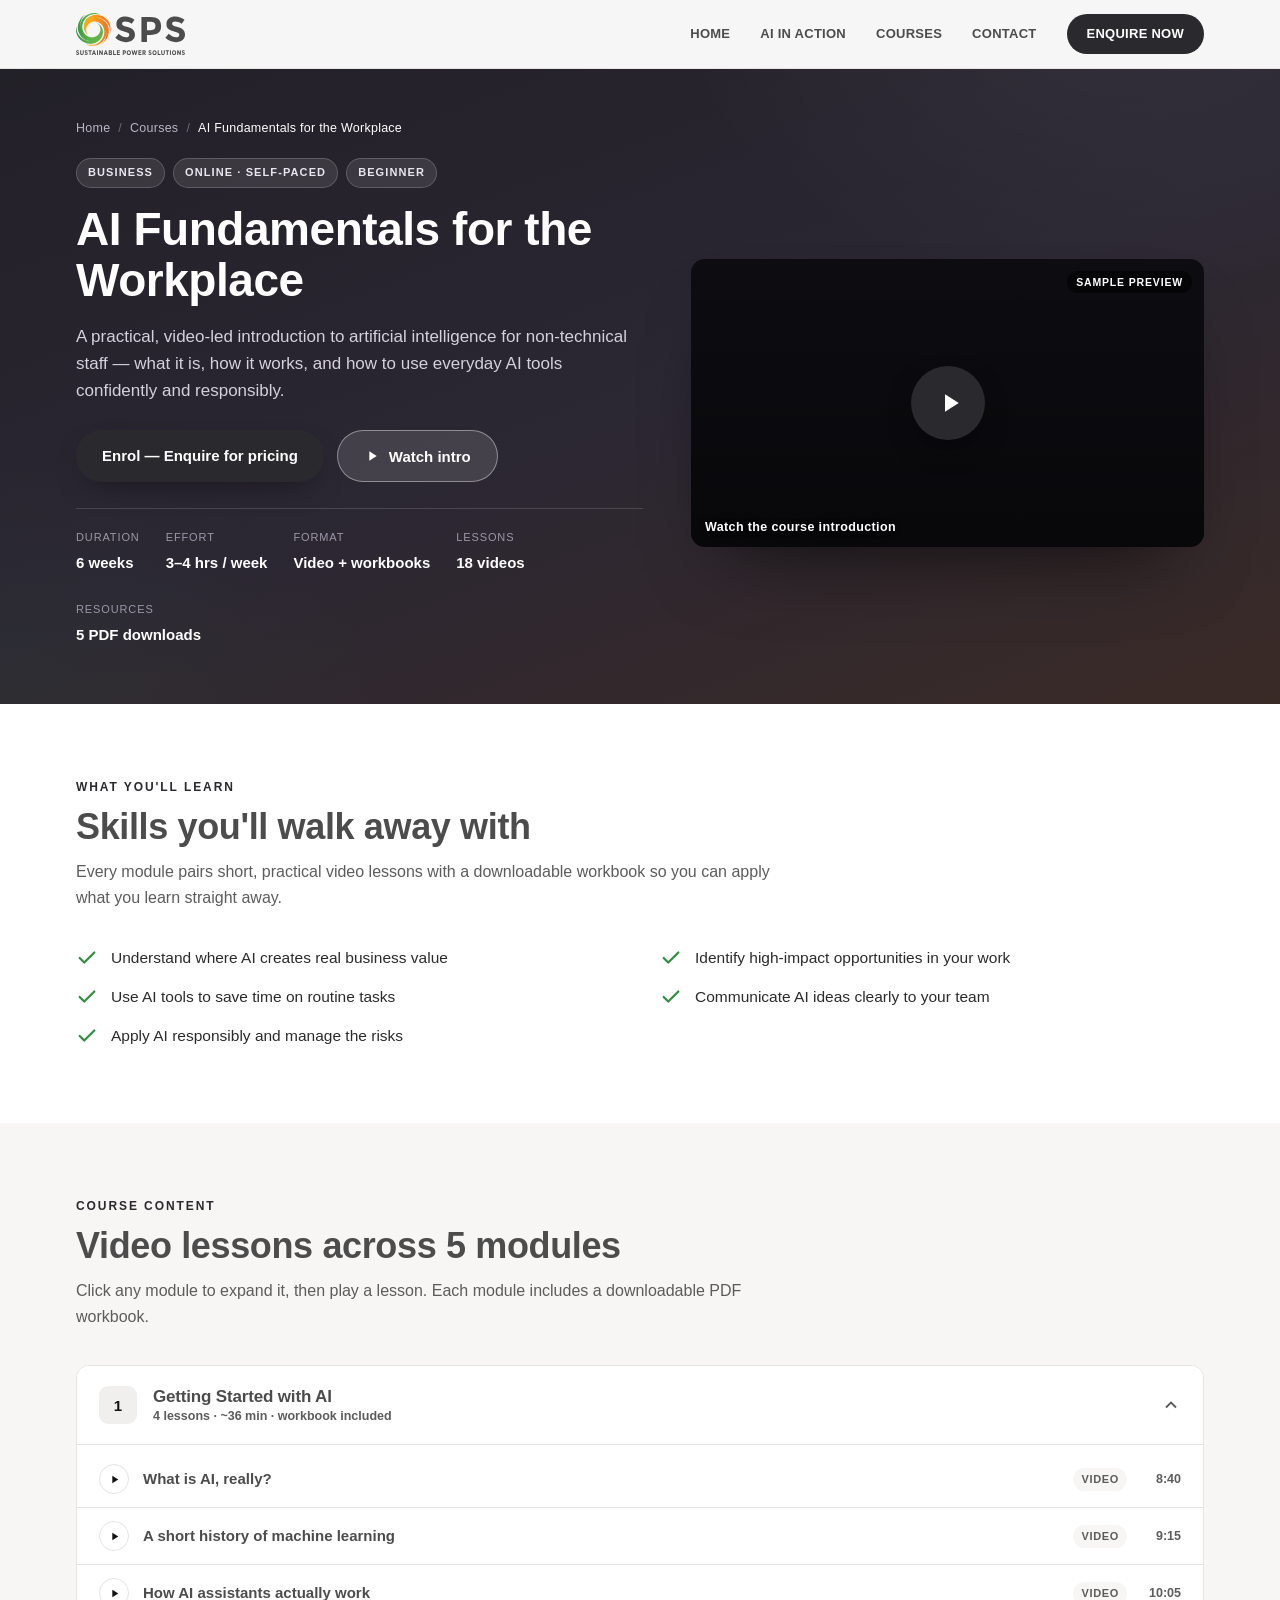
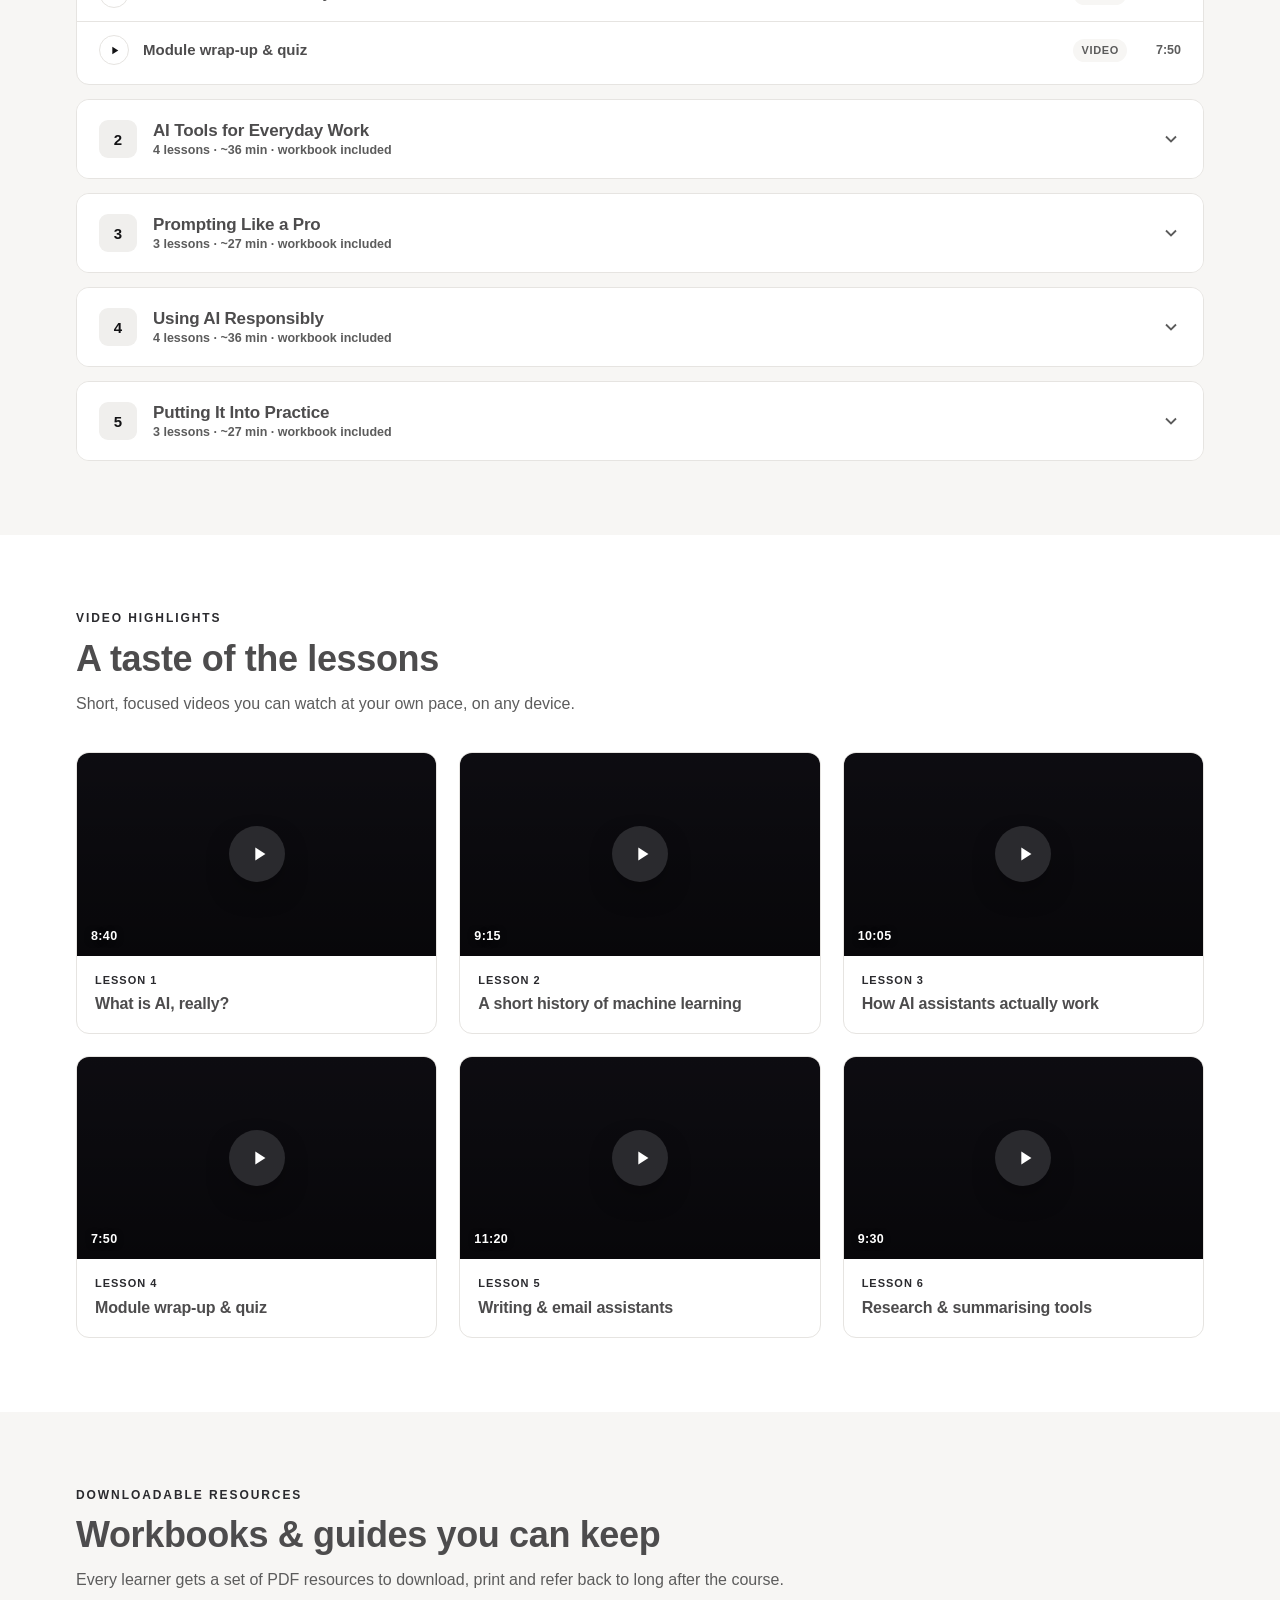
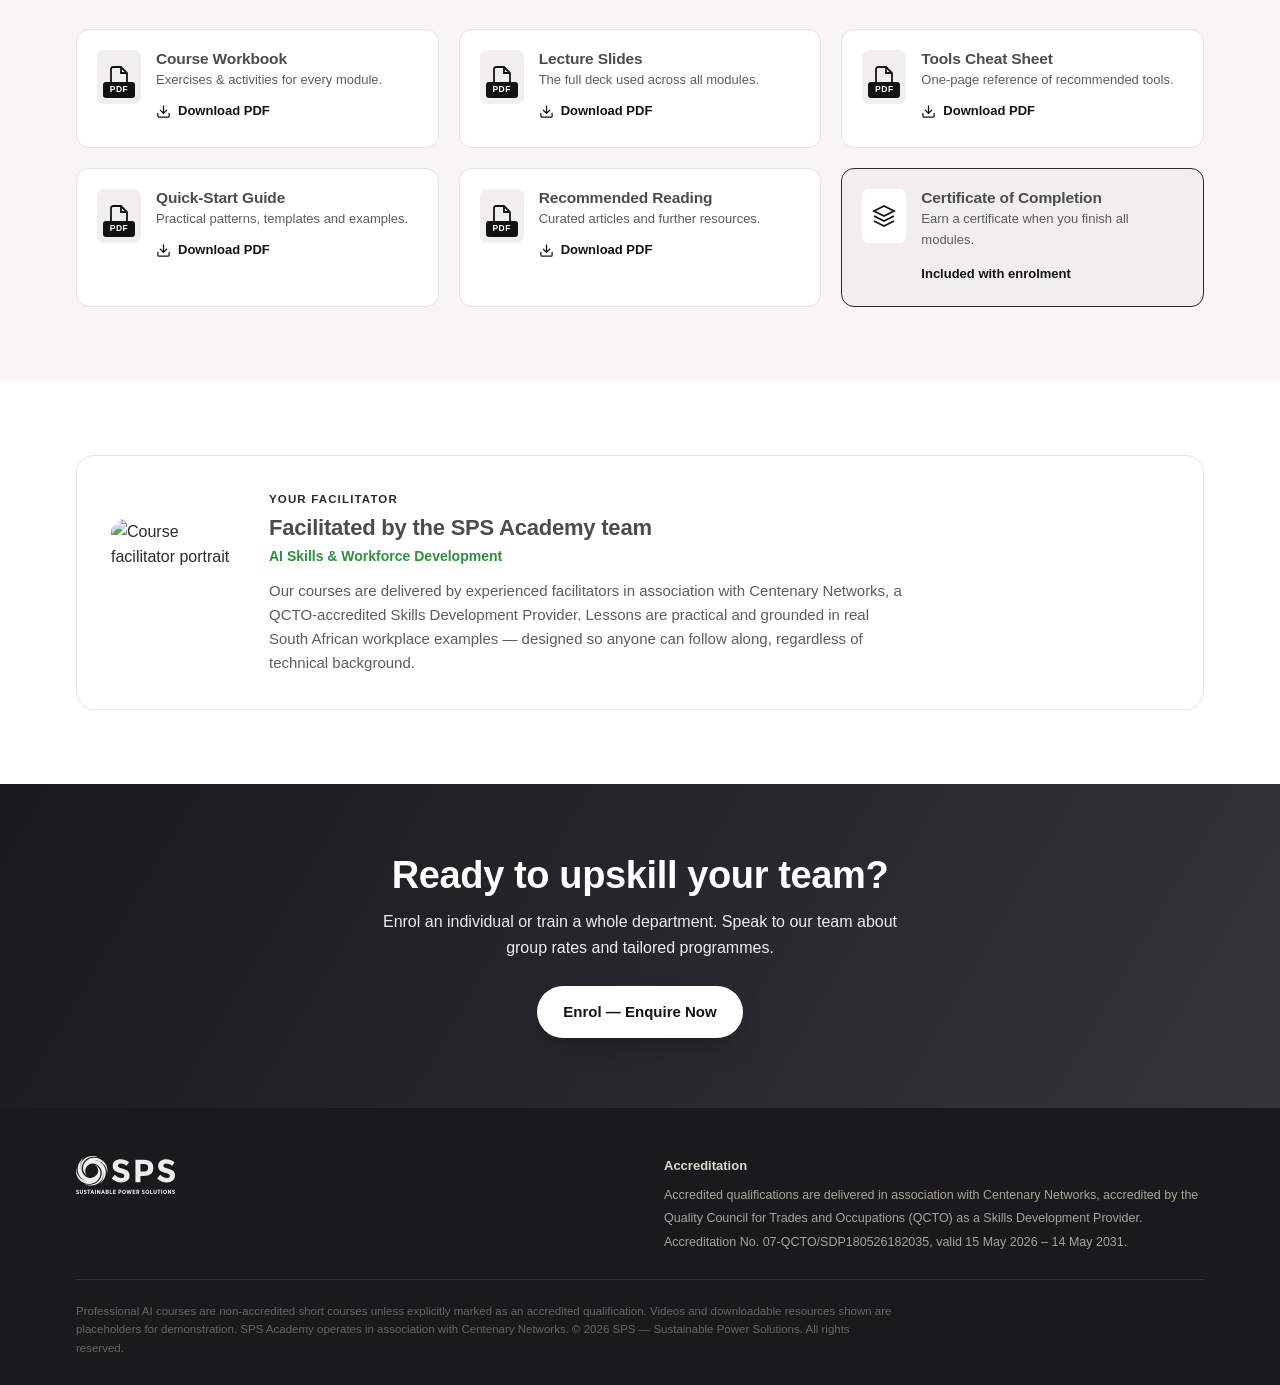
==== course.html @ 82d7896f "Rebrand: monochrome palette + accredited-pathway hero copy Shift site to black/white/grey with only " ====
<!DOCTYPE html>
<html lang="en">
<head>
<meta charset="UTF-8">
<meta name="viewport" content="width=device-width, initial-scale=1.0">
<title>Course — SPS Academy</title>
<meta name="description" content="Video-led online AI courses with downloadable workbooks and resources — by SPS Academy, in association with Centenary Networks.">
<style>
  :root{
    --ink:#2b2b2b;--ink-soft:#5c5c5c;--grey:#4d4c4d;--bg:#ffffff;--bg-soft:#f7f6f4;
    --orange:#2a2a2e;--orange-deep:#121214;--orange-light:#43434a;--orange-tint:#f0efed;
    --green:#4da446;--green-deep:#2f8f3e;--green-tint:#eef3ee;
    --accent:#ef6c1a;--accent-green:#4da446;--line:#e6e4e1;--dark:#1a1a1c;--max:1180px;
  }
  *{box-sizing:border-box;margin:0;padding:0}
  html{scroll-behavior:smooth;scroll-padding-top:78px}
  body{font-family:"Inter",-apple-system,BlinkMacSystemFont,"Segoe UI",Roboto,sans-serif;color:var(--ink);background:var(--bg);line-height:1.6;-webkit-font-smoothing:antialiased;overflow-x:hidden}
  img,svg,canvas{max-width:100%}
  h1,h2,h3,h4{font-weight:800;line-height:1.12;letter-spacing:-.01em;color:var(--grey)}
  a{color:inherit;text-decoration:none}
  .wrap{max-width:var(--max);margin:0 auto;padding:0 26px}
  .eyebrow{text-transform:uppercase;letter-spacing:.16em;font-size:12px;font-weight:700;color:var(--orange)}

  nav{position:fixed;top:0;left:0;right:0;z-index:100;background:rgba(255,255,255,.96);backdrop-filter:blur(10px);border-bottom:1px solid var(--line);transition:box-shadow .3s}
  nav.scrolled{box-shadow:0 4px 22px -12px rgba(0,0,0,.18)}
  .nav-inner{max-width:var(--max);margin:0 auto;padding:13px 26px;display:flex;align-items:center;justify-content:space-between;position:relative}
  .brand img{height:42px;display:block}
  .nav-links{display:flex;gap:30px;align-items:center}
  .nav-links a{color:var(--grey);font-size:13px;font-weight:600;letter-spacing:.02em;transition:color .2s;text-transform:uppercase}
  .nav-links a:hover{color:var(--orange)}
  .nav-cta{background:var(--orange);color:#fff!important;padding:10px 20px;border-radius:30px;font-weight:700!important}
  .nav-cta:hover{background:var(--orange-deep)}
  .nav-toggle{display:none;background:none;border:0;color:var(--grey);cursor:pointer;line-height:0}

  .btn{display:inline-flex;align-items:center;gap:9px;justify-content:center;padding:14px 26px;border-radius:30px;font-weight:700;font-size:15px;transition:transform .2s,background .2s,box-shadow .2s,border-color .2s,color .2s;cursor:pointer;border:0}
  .btn-primary{background:var(--orange);color:#fff;box-shadow:0 10px 30px -10px rgba(243,116,36,.6)}
  .btn-primary:hover{transform:translateY(-2px);background:var(--orange-deep)}
  .btn-light{background:rgba(255,255,255,.12);color:#fff;border:1.5px solid rgba(255,255,255,.4)}
  .btn-light:hover{background:#fff;color:var(--dark)}

  .chero{background:linear-gradient(160deg,#211f26 0%,#2b2733 55%,#3a2a26 100%);color:#fff;padding:118px 0 56px;position:relative;overflow:hidden}
  .chero::after{content:"";position:absolute;inset:0;background:radial-gradient(60% 70% at 88% 0%,rgba(243,116,36,.22),transparent 60%),radial-gradient(50% 60% at 0% 100%,rgba(77,164,70,.18),transparent 60%);pointer-events:none}
  .chero .wrap{position:relative;z-index:1}
  .crumb{font-size:12.5px;color:#b9b4c4;margin-bottom:20px;letter-spacing:.02em}
  .crumb a:hover{color:#fff}
  .crumb span{color:#6f6a7c;margin:0 8px}
  .chero-grid{display:grid;grid-template-columns:1.05fr .95fr;gap:48px;align-items:center}
  .chero .tags{display:flex;gap:8px;flex-wrap:wrap;margin-bottom:16px}
  .chero .tags span{font-size:11px;font-weight:700;text-transform:uppercase;letter-spacing:.1em;background:rgba(255,255,255,.1);border:1px solid rgba(255,255,255,.18);padding:5px 11px;border-radius:30px;color:#e9e6ef}
  .chero .tags span.accred{background:var(--green);border-color:var(--green);color:#fff}
  .chero h1{color:#fff;font-size:clamp(28px,4.2vw,46px);margin-bottom:16px}
  .chero p.lead{color:#d4d0dc;font-size:17px;max-width:560px;margin-bottom:26px}
  .chero .actions{display:flex;gap:13px;flex-wrap:wrap;margin-bottom:26px}
  .chero .ataglance{display:flex;gap:26px;flex-wrap:wrap;border-top:1px solid rgba(255,255,255,.14);padding-top:20px}
  .chero .ataglance div span{display:block;font-size:11px;text-transform:uppercase;letter-spacing:.08em;color:#9c97a8;margin-bottom:3px}
  .chero .ataglance div strong{font-size:15px;color:#fff;font-weight:700}

  .videobox{display:block;width:100%;border:0;padding:0;cursor:pointer;position:relative;border-radius:14px;overflow:hidden;background:#0e0d12 center/cover no-repeat;aspect-ratio:16/9;box-shadow:0 40px 80px -40px rgba(0,0,0,.7)}
  .videobox::after{content:"";position:absolute;inset:0;background:linear-gradient(180deg,rgba(0,0,0,.05),rgba(0,0,0,.45))}
  .videobox .play{position:absolute;inset:0;margin:auto;width:74px;height:74px;border-radius:50%;background:var(--orange);display:grid;place-items:center;z-index:2;box-shadow:0 12px 30px -8px rgba(243,116,36,.7);transition:transform .2s,background .2s}
  .videobox:hover .play{transform:scale(1.08);background:var(--orange-deep)}
  .videobox .play svg{width:30px;height:30px;margin-left:4px;fill:#fff}
  .videobox .vlabel{position:absolute;left:14px;bottom:13px;z-index:2;color:#fff;font-size:12.5px;font-weight:700;letter-spacing:.03em;text-shadow:0 1px 6px rgba(0,0,0,.6)}
  .videobox .vbadge{position:absolute;right:12px;top:12px;z-index:2;background:rgba(0,0,0,.55);color:#fff;font-size:10.5px;font-weight:700;text-transform:uppercase;letter-spacing:.08em;padding:5px 9px;border-radius:30px;backdrop-filter:blur(4px)}

  section{padding:74px 0}
  .section-soft{background:var(--bg-soft)}
  .sec-head{max-width:720px;margin-bottom:36px}
  .sec-head .eyebrow{display:block;margin-bottom:10px}
  .sec-head h2{font-size:clamp(26px,3.2vw,36px);margin-bottom:12px}
  .sec-head p{color:var(--ink-soft);font-size:16px}

  .learn{display:grid;grid-template-columns:1fr 1fr;gap:14px 40px;list-style:none}
  .learn li{display:flex;gap:13px;align-items:flex-start;font-size:15.5px;color:var(--ink)}
  .learn li svg{flex:0 0 22px;height:22px;margin-top:1px;color:var(--green-deep)}

  .modules{display:flex;flex-direction:column;gap:14px}
  .module{border:1px solid var(--line);border-radius:13px;overflow:hidden;background:#fff}
  .module-head{display:flex;align-items:center;gap:16px;width:100%;text-align:left;background:#fff;border:0;padding:20px 22px;cursor:pointer;font-family:inherit}
  .module-head:hover{background:var(--bg-soft)}
  .module-num{flex:0 0 38px;height:38px;border-radius:9px;background:var(--orange-tint);color:var(--orange-deep);display:grid;place-items:center;font-weight:800;font-size:15px}
  .module-head .mt{flex:1}
  .module-head .mt h4{font-size:17px;margin-bottom:3px}
  .module-head .mt .meta{font-size:12.5px;color:var(--ink-soft);font-weight:600}
  .module-head .chev{transition:transform .25s;color:var(--ink-soft);flex:0 0 auto}
  .module.open .chev{transform:rotate(180deg)}
  .module-body{display:none;border-top:1px solid var(--line);padding:6px 0}
  .module.open .module-body{display:block}
  .lesson{display:flex;align-items:center;gap:14px;padding:13px 22px;cursor:pointer;border-bottom:1px solid var(--line)}
  .lesson:last-child{border-bottom:0}
  .lesson:hover{background:var(--orange-tint)}
  .lesson .lp{flex:0 0 30px;height:30px;border-radius:50%;background:#fff;border:1.5px solid var(--line);display:grid;place-items:center;color:var(--orange-deep)}
  .lesson:hover .lp{border-color:var(--orange);background:var(--orange);color:#fff}
  .lesson .lp svg{width:13px;height:13px;fill:currentColor;margin-left:1px}
  .lesson .lname{flex:1;font-size:15px;font-weight:600;color:var(--grey)}
  .lesson .lmeta{display:flex;align-items:center;gap:12px}
  .lesson .ltag{font-size:11px;font-weight:700;text-transform:uppercase;letter-spacing:.06em;color:var(--green-deep);background:var(--green-tint);padding:3px 8px;border-radius:20px}
  .lesson .ldur{font-size:12.5px;color:var(--ink-soft);font-weight:600;min-width:42px;text-align:right}

  .vgrid{display:grid;grid-template-columns:repeat(3,1fr);gap:22px}
  .vcard{border:1px solid var(--line);border-radius:13px;overflow:hidden;background:#fff;transition:transform .2s,box-shadow .2s}
  .vcard:hover{transform:translateY(-4px);box-shadow:0 22px 46px -24px rgba(0,0,0,.22)}
  .vcard .videobox{border-radius:0;box-shadow:none;aspect-ratio:16/9}
  .vcard .videobox .play{width:56px;height:56px}.vcard .videobox .play svg{width:22px;height:22px}
  .vcard .vc-body{padding:16px 18px}
  .vcard .vc-body .k{font-size:11px;font-weight:700;text-transform:uppercase;letter-spacing:.09em;color:var(--orange);margin-bottom:6px}
  .vcard .vc-body h4{font-size:16px;margin-bottom:4px}
  .vcard .vc-body p{font-size:13.5px;color:var(--ink-soft)}

  .dgrid{display:grid;grid-template-columns:repeat(3,1fr);gap:20px}
  .dcard{display:flex;gap:15px;align-items:flex-start;border:1px solid var(--line);border-radius:13px;padding:20px;background:#fff;transition:transform .2s,box-shadow .2s,border-color .2s}
  .dcard:hover{transform:translateY(-3px);box-shadow:0 20px 42px -26px rgba(0,0,0,.22);border-color:var(--orange)}
  .dcard .fic{flex:0 0 44px;height:54px;border-radius:7px;background:var(--orange-tint);color:var(--orange-deep);display:grid;place-items:center;position:relative}
  .dcard .fic svg{width:24px;height:24px}
  .dcard .fic .ext{position:absolute;bottom:6px;left:0;right:0;text-align:center;font-size:8.5px;font-weight:800;letter-spacing:.06em;color:#fff;background:var(--orange-deep);margin:0 6px;border-radius:3px;padding:1px 0}
  .dcard .dmeta{flex:1}
  .dcard .dmeta h4{font-size:15.5px;margin-bottom:3px}
  .dcard .dmeta p{font-size:13px;color:var(--ink-soft);margin-bottom:10px}
  .dcard .dl{display:inline-flex;align-items:center;gap:7px;font-size:13px;font-weight:700;color:var(--orange-deep)}
  .dcard .dl svg{width:15px;height:15px}
  .dcard:hover .dl{color:var(--orange)}

  .instructor{display:grid;grid-template-columns:auto 1fr;gap:30px;align-items:center;border:1px solid var(--line);border-radius:18px;padding:34px;background:#fff}
  .instructor img{width:128px;height:128px;border-radius:14px;object-fit:cover}
  .instructor .ieyebrow{font-size:11.5px;font-weight:700;text-transform:uppercase;letter-spacing:.1em;color:var(--orange);margin-bottom:8px}
  .instructor h3{font-size:22px;margin-bottom:4px}
  .instructor .role{font-size:14px;color:var(--green-deep);font-weight:700;margin-bottom:12px}
  .instructor p{color:var(--ink-soft);font-size:15px;max-width:640px}

  .enrol-band{background:linear-gradient(120deg,var(--orange-deep),var(--orange-light));color:#fff;text-align:center;padding:70px 0}
  .enrol-band h2{color:#fff;font-size:clamp(26px,3.4vw,38px);margin-bottom:12px}
  .enrol-band p{color:rgba(255,255,255,.92);font-size:16px;max-width:520px;margin:0 auto 26px}
  .enrol-band .btn-primary{background:#fff;color:var(--orange-deep)}
  .enrol-band .btn-primary:hover{background:var(--dark);color:#fff}

  footer{background:var(--dark);color:#a8a39d;padding:48px 0 28px;font-size:14px}
  .foot-top{display:flex;justify-content:space-between;gap:30px;flex-wrap:wrap;border-bottom:1px solid rgba(255,255,255,.1);padding-bottom:26px;margin-bottom:22px}
  .foot-brand img{height:38px;filter:brightness(0) invert(1);opacity:.92}
  .foot-accred{max-width:540px}
  .foot-accred strong{color:#ddd9d4;display:block;margin-bottom:6px;font-size:13px}
  .foot-accred span{font-size:12.5px;line-height:1.7}
  .disclaimer{font-size:11.5px;color:#6a655f;max-width:820px;line-height:1.6}

  .vmodal{position:fixed;inset:0;z-index:200;background:rgba(10,9,13,.86);backdrop-filter:blur(4px);display:none;align-items:center;justify-content:center;padding:24px}
  .vmodal.open{display:flex}
  .vmodal .vinner{width:min(960px,100%);background:#000;border-radius:14px;overflow:hidden;position:relative;box-shadow:0 40px 90px -30px rgba(0,0,0,.8)}
  .vmodal video{width:100%;display:block;aspect-ratio:16/9;background:#000}
  .vmodal .soon{aspect-ratio:16/9;display:grid;place-items:center;text-align:center;color:#fff;background:#15131a;padding:30px}
  .vmodal .soon .ic{width:64px;height:64px;border-radius:50%;background:rgba(243,116,36,.2);display:grid;place-items:center;margin:0 auto 16px}
  .vmodal .soon h3{color:#fff;font-size:20px;margin-bottom:8px}
  .vmodal .soon p{color:#bdb8c4;font-size:14px;max-width:380px}
  .vmodal .vclose{position:absolute;top:-14px;right:-6px;transform:translateY(-100%);background:#fff;color:#222;border:0;border-radius:30px;padding:8px 16px;font-weight:700;font-size:13px;cursor:pointer;display:flex;align-items:center}
  @media(max-width:1000px){.vmodal .vclose{top:8px;right:8px;transform:none;z-index:3}}

  .reveal{opacity:0;transform:translateY(20px);transition:opacity .6s ease,transform .6s ease}
  .reveal.in{opacity:1;transform:none}

  /* ===== Monochrome theme: black / white / grey with sparing orange + green ===== */
  .chero::after{background:radial-gradient(60% 70% at 88% 0%,rgba(255,255,255,.05),transparent 60%),radial-gradient(50% 60% at 0% 100%,rgba(77,164,70,.05),transparent 60%)}
  .videobox .play{box-shadow:0 12px 30px -10px rgba(0,0,0,.55)}
  .videobox:hover .play{background:#000}
  .btn-primary{box-shadow:0 12px 30px -14px rgba(0,0,0,.5)}
  .btn-primary:hover{background:#000}
  .vc-body .k{color:var(--ink-soft)}
  .lesson .ltag{color:var(--ink-soft);background:var(--bg-soft)}
  .enrol-band{background:linear-gradient(120deg,#1a1a1c,#34343a)}

  @media(max-width:980px){.chero-grid{grid-template-columns:1fr;gap:34px}.vgrid,.dgrid{grid-template-columns:1fr 1fr}}
  @media(max-width:820px){
    .nav-toggle{display:block}
    .nav-links{position:absolute;top:100%;left:0;right:0;flex-direction:column;align-items:stretch;gap:0;background:#fff;border-bottom:1px solid var(--line);box-shadow:0 20px 32px -18px rgba(0,0,0,.28);padding:6px 0;display:none}
    .nav-links.open{display:flex}
    .nav-links a{padding:14px 26px;font-size:14px}
    .nav-cta{margin:8px 26px 6px;text-align:center}
  }
  @media(max-width:640px){
    section{padding:54px 0}.wrap{padding:0 18px}.nav-inner{padding:11px 18px}.chero{padding:104px 0 44px}
    .learn,.vgrid,.dgrid{grid-template-columns:1fr}
    .instructor{grid-template-columns:1fr;text-align:center;padding:26px}.instructor img{margin:0 auto}
    .chero .actions .btn{flex:1}.lesson .ltag{display:none}
  }
  @media(prefers-reduced-motion:reduce){*{scroll-behavior:auto}.reveal{opacity:1;transform:none;transition:none}}
</style>
</head>
<body>

<nav id="nav">
  <div class="nav-inner">
    <a href="index.html#home" class="brand"><img src="sps-dark-logo.svg" alt="SPS — Sustainable Power Solutions"></a>
    <div class="nav-links" id="navLinks">
      <a href="index.html#home">Home</a>
      <a href="index.html#ai-action">AI in Action</a>
      <a href="index.html#courses">Courses</a>
      <a href="index.html#contact">Contact</a>
      <a href="index.html#contact" class="nav-cta">Enquire Now</a>
    </div>
    <button class="nav-toggle" id="navToggle" aria-label="Menu"><svg viewBox="0 0 24 24" fill="none" stroke="currentColor" stroke-width="2" stroke-linecap="round" style="width:26px;height:26px;display:block"><path d="M3 6h18M3 12h18M3 18h18"/></svg></button>
  </div>
</nav>

<header class="chero">
  <div class="wrap">
    <div class="crumb"><a href="index.html#home">Home</a><span>/</span><a href="index.html#courses">Courses</a><span>/</span><span id="c-crumb" style="color:#fff;margin:0"></span></div>
    <div class="chero-grid">
      <div>
        <div class="tags" id="c-tags"></div>
        <h1 id="c-h1"></h1>
        <p class="lead" id="c-lead"></p>
        <div class="actions">
          <a href="index.html#contact" class="btn btn-primary" id="c-enrol">Enrol — Enquire for pricing</a>
          <button class="btn btn-light videoplay" data-src="SAMPLE" data-title="Course Introduction">
            <svg viewBox="0 0 24 24" style="width:16px;height:16px;fill:currentColor"><path d="M8 5v14l11-7z"/></svg> Watch intro
          </button>
        </div>
        <div class="ataglance" id="c-facts"></div>
      </div>
      <div id="c-herobox"></div>
    </div>
  </div>
</header>

<section>
  <div class="wrap">
    <div class="sec-head reveal">
      <span class="eyebrow">What you'll learn</span>
      <h2>Skills you'll walk away with</h2>
      <p>Every module pairs short, practical video lessons with a downloadable workbook so you can apply what you learn straight away.</p>
    </div>
    <ul class="learn reveal" id="c-learn"></ul>
  </div>
</section>

<section class="section-soft">
  <div class="wrap">
    <div class="sec-head reveal">
      <span class="eyebrow">Course content</span>
      <h2 id="c-modtitle">Video lessons &amp; modules</h2>
      <p>Click any module to expand it, then play a lesson. Each module includes a downloadable PDF workbook.</p>
    </div>
    <div class="modules reveal" id="c-modules"></div>
  </div>
</section>

<section>
  <div class="wrap">
    <div class="sec-head reveal">
      <span class="eyebrow">Video highlights</span>
      <h2>A taste of the lessons</h2>
      <p>Short, focused videos you can watch at your own pace, on any device.</p>
    </div>
    <div class="vgrid reveal" id="c-gallery"></div>
  </div>
</section>

<section class="section-soft">
  <div class="wrap">
    <div class="sec-head reveal">
      <span class="eyebrow">Downloadable resources</span>
      <h2>Workbooks &amp; guides you can keep</h2>
      <p>Every learner gets a set of PDF resources to download, print and refer back to long after the course.</p>
    </div>
    <div class="dgrid reveal">
      <a class="dcard" href="resources/ai-fundamentals-workbook.pdf" download><span class="fic"><svg viewBox="0 0 24 24" fill="none" stroke="currentColor" stroke-width="1.8"><path d="M14 2H6a2 2 0 0 0-2 2v16a2 2 0 0 0 2 2h12a2 2 0 0 0 2-2V8z"/><path d="M14 2v6h6"/></svg><span class="ext">PDF</span></span><div class="dmeta"><h4>Course Workbook</h4><p>Exercises &amp; activities for every module.</p><span class="dl"><svg viewBox="0 0 24 24" fill="none" stroke="currentColor" stroke-width="2" stroke-linecap="round" stroke-linejoin="round"><path d="M21 15v4a2 2 0 0 1-2 2H5a2 2 0 0 1-2-2v-4"/><path d="M7 10l5 5 5-5M12 15V3"/></svg> Download PDF</span></div></a>
      <a class="dcard" href="resources/ai-fundamentals-slides.pdf" download><span class="fic"><svg viewBox="0 0 24 24" fill="none" stroke="currentColor" stroke-width="1.8"><path d="M14 2H6a2 2 0 0 0-2 2v16a2 2 0 0 0 2 2h12a2 2 0 0 0 2-2V8z"/><path d="M14 2v6h6"/></svg><span class="ext">PDF</span></span><div class="dmeta"><h4>Lecture Slides</h4><p>The full deck used across all modules.</p><span class="dl"><svg viewBox="0 0 24 24" fill="none" stroke="currentColor" stroke-width="2" stroke-linecap="round" stroke-linejoin="round"><path d="M21 15v4a2 2 0 0 1-2 2H5a2 2 0 0 1-2-2v-4"/><path d="M7 10l5 5 5-5M12 15V3"/></svg> Download PDF</span></div></a>
      <a class="dcard" href="resources/ai-tools-cheatsheet.pdf" download><span class="fic"><svg viewBox="0 0 24 24" fill="none" stroke="currentColor" stroke-width="1.8"><path d="M14 2H6a2 2 0 0 0-2 2v16a2 2 0 0 0 2 2h12a2 2 0 0 0 2-2V8z"/><path d="M14 2v6h6"/></svg><span class="ext">PDF</span></span><div class="dmeta"><h4>Tools Cheat Sheet</h4><p>One-page reference of recommended tools.</p><span class="dl"><svg viewBox="0 0 24 24" fill="none" stroke="currentColor" stroke-width="2" stroke-linecap="round" stroke-linejoin="round"><path d="M21 15v4a2 2 0 0 1-2 2H5a2 2 0 0 1-2-2v-4"/><path d="M7 10l5 5 5-5M12 15V3"/></svg> Download PDF</span></div></a>
      <a class="dcard" href="resources/ai-prompting-guide.pdf" download><span class="fic"><svg viewBox="0 0 24 24" fill="none" stroke="currentColor" stroke-width="1.8"><path d="M14 2H6a2 2 0 0 0-2 2v16a2 2 0 0 0 2 2h12a2 2 0 0 0 2-2V8z"/><path d="M14 2v6h6"/></svg><span class="ext">PDF</span></span><div class="dmeta"><h4>Quick-Start Guide</h4><p>Practical patterns, templates and examples.</p><span class="dl"><svg viewBox="0 0 24 24" fill="none" stroke="currentColor" stroke-width="2" stroke-linecap="round" stroke-linejoin="round"><path d="M21 15v4a2 2 0 0 1-2 2H5a2 2 0 0 1-2-2v-4"/><path d="M7 10l5 5 5-5M12 15V3"/></svg> Download PDF</span></div></a>
      <a class="dcard" href="resources/ai-reading-list.pdf" download><span class="fic"><svg viewBox="0 0 24 24" fill="none" stroke="currentColor" stroke-width="1.8"><path d="M14 2H6a2 2 0 0 0-2 2v16a2 2 0 0 0 2 2h12a2 2 0 0 0 2-2V8z"/><path d="M14 2v6h6"/></svg><span class="ext">PDF</span></span><div class="dmeta"><h4>Recommended Reading</h4><p>Curated articles and further resources.</p><span class="dl"><svg viewBox="0 0 24 24" fill="none" stroke="currentColor" stroke-width="2" stroke-linecap="round" stroke-linejoin="round"><path d="M21 15v4a2 2 0 0 1-2 2H5a2 2 0 0 1-2-2v-4"/><path d="M7 10l5 5 5-5M12 15V3"/></svg> Download PDF</span></div></a>
      <div class="dcard" style="background:var(--orange-tint);border-color:var(--orange)"><span class="fic" style="background:#fff"><svg viewBox="0 0 24 24" fill="none" stroke="currentColor" stroke-width="1.8"><path d="M12 2 2 7l10 5 10-5-10-5Z"/><path d="M2 17l10 5 10-5M2 12l10 5 10-5"/></svg></span><div class="dmeta"><h4>Certificate of Completion</h4><p>Earn a certificate when you finish all modules.</p><span class="dl" style="color:var(--orange-deep)">Included with enrolment</span></div></div>
    </div>
  </div>
</section>

<section>
  <div class="wrap">
    <div class="instructor reveal">
      <img src="https://images.unsplash.com/photo-1560250097-0b93528c311a?auto=format&fit=crop&w=256&q=70" alt="Course facilitator portrait">
      <div>
        <div class="ieyebrow">Your facilitator</div>
        <h3>Facilitated by the SPS Academy team</h3>
        <div class="role">AI Skills &amp; Workforce Development</div>
        <p>Our courses are delivered by experienced facilitators in association with Centenary Networks, a QCTO-accredited Skills Development Provider. Lessons are practical and grounded in real South African workplace examples — designed so anyone can follow along, regardless of technical background.</p>
      </div>
    </div>
  </div>
</section>

<section class="enrol-band">
  <div class="wrap">
    <h2>Ready to upskill your team?</h2>
    <p>Enrol an individual or train a whole department. Speak to our team about group rates and tailored programmes.</p>
    <a href="index.html#contact" class="btn btn-primary">Enrol — Enquire Now</a>
  </div>
</section>

<footer>
  <div class="wrap">
    <div class="foot-top">
      <div class="foot-brand"><img src="sps-dark-logo.svg" alt="SPS — Sustainable Power Solutions"></div>
      <div class="foot-accred">
        <strong>Accreditation</strong>
        <span>Accredited qualifications are delivered in association with Centenary Networks, accredited by the Quality Council for Trades and Occupations (QCTO) as a Skills Development Provider. Accreditation No. 07-QCTO/SDP180526182035, valid 15 May 2026 – 14 May 2031.</span>
      </div>
    </div>
    <p class="disclaimer">Professional AI courses are non-accredited short courses unless explicitly marked as an accredited qualification. Videos and downloadable resources shown are placeholders for demonstration. SPS Academy operates in association with Centenary Networks. © 2026 SPS — Sustainable Power Solutions. All rights reserved.</p>
  </div>
</footer>

<div class="vmodal" id="vmodal" aria-hidden="true">
  <div class="vinner">
    <button class="vclose" id="vclose" aria-label="Close"><svg viewBox="0 0 24 24" fill="none" stroke="currentColor" stroke-width="2.4" stroke-linecap="round" style="width:13px;height:13px;margin-right:5px"><path d="M18 6 6 18M6 6l12 12"/></svg>Close</button>
    <div id="vmount"></div>
  </div>
</div>

<script>
  const SAMPLE="https://www.w3schools.com/html/mov_bbb.mp4"; // placeholder stream — swap per lesson
  function img(id,w){return "https://images.unsplash.com/photo-"+id+"?auto=format&fit=crop&w="+(w||900)+"&q=70";}
  const POOL=["1677442136019-21780ecad995","1526374965328-7f61d4dc18c5","1488229297570-58520851e868","1531746790731-6c087fecd65a","1454165804606-c3d57bc86b40","1518186285589-2f7649de83e0"];
  const DUR=["8:40","9:15","10:05","7:50","11:20","9:30","8:10","10:40","9:55","12:05","8:35","11:10"];

  const LEARN={
    "Business":["Understand where AI creates real business value","Identify high-impact opportunities in your work","Use AI tools to save time on routine tasks","Communicate AI ideas clearly to your team","Apply AI responsibly and manage the risks"],
    "Computer Science":["Grasp the core technical concepts","Work hands-on with the relevant tools","Follow a real implementation end to end","Understand best practices and pitfalls","Build the confidence to keep going further"],
    "Health & Medicine":["See how AI is applied in clinical and research settings","Understand the data and models behind the tools","Explore real case studies and applications","Weigh the ethics, safety and limitations","Recognise where AI adds value in practice"],
    "Social Sciences":["Understand AI's impact on people and society","Explore policy, governance and regulation","Evaluate AI claims and risks critically","Apply responsible-use principles","Connect the ideas to real-world decisions"],
    "Compliance":["Recognise the key risks and obligations","Protect privacy and sensitive data","Spot and reduce bias and inaccuracy","Use AI safely in a professional setting","Help shape a simple, practical AI policy"],
    "Leadership":["Set a clear AI vision for your organisation","Lead AI-enabled teams with confidence","Put governance and risk controls in place","Drive responsible adoption and change","Measure the impact of your AI investment"],
    "Accredited":["Build accredited, job-ready technical skills","Practise hands-on, real-world competencies","Prepare thoroughly for assessment","Earn a nationally recognised qualification","Open up clear career pathways"]
  };

  function defaultModules(){return [
    {t:"Foundations",lessons:["Welcome & how this course works","The key ideas, in plain language","Why this matters right now"]},
    {t:"Core Concepts",lessons:["The essential building blocks","A closer look, step by step","Common patterns & examples"]},
    {t:"Tools & Techniques",lessons:["The tools you'll actually use","A guided, hands-on walkthrough","Tips, shortcuts & best practice"]},
    {t:"Putting It Into Practice",lessons:["A real-world worked example","Your personal action plan","Wrap-up, quiz & next steps"]}
  ];}

  // Per-course bespoke curriculum (AI Fundamentals keeps its original outline)
  const MOD_FUND=[
    {t:"Getting Started with AI",lessons:["What is AI, really?","A short history of machine learning","How AI assistants actually work","Module wrap-up & quiz"]},
    {t:"AI Tools for Everyday Work",lessons:["Writing & email assistants","Research & summarising tools","Spreadsheets & data helpers","Building your personal AI toolkit"]},
    {t:"Prompting Like a Pro",lessons:["The anatomy of a good prompt","Prompt patterns & reusable templates","Avoiding common mistakes"]},
    {t:"Using AI Responsibly",lessons:["Data privacy at work","Accuracy, sources & hallucinations","Bias & fairness","A simple workplace AI policy"]},
    {t:"Putting It Into Practice",lessons:["Mapping AI to your role","A real workflow, start to finish","Your 30-day AI action plan"]}
  ];

  const COURSES={
    "ai-fundamentals":{title:"AI Fundamentals for the Workplace",cat:"Business",mode:"Online · Self-paced",level:"Beginner",img:"1677442136019-21780ecad995",lead:"A practical, video-led introduction to artificial intelligence for non-technical staff — what it is, how it works, and how to use everyday AI tools confidently and responsibly.",modules:MOD_FUND},
    "ai-tools-productivity":{title:"AI Tools for Productivity",cat:"Business",mode:"Online · Self-paced",level:"Beginner",img:"1581091226825-a6a2a5aee158",lead:"Hands-on training in the AI tools transforming day-to-day work — writing assistants, research tools, data tools and workflow automation."},
    "responsible-ai":{title:"Responsible & Ethical AI Use",cat:"Compliance",mode:"Online · Self-paced",level:"Intermediate",img:"1620712943543-bcc4688e7485",lead:"Using AI safely at work: data privacy, accuracy, bias, and the practical do's and don'ts of AI in a professional setting."},
    "ai-leaders":{title:"AI for Leaders & Managers",cat:"Leadership",mode:"Online · Self-paced",level:"Intermediate",img:"1552664730-d307ca884978",lead:"For decision-makers: identifying AI opportunities, managing AI-enabled teams, and leading responsible adoption across your organisation."},
    "new-venture":{title:"AI & New Venture Creation",cat:"Computer Science",mode:"Online · Self-paced",level:"Intermediate",avail:"Coming Soon",img:"1559136555-9303baea8ebd",lead:"Explore how AI is enabling new business models and entrepreneurial opportunities across Africa's growing digital economy."},
    "computer-technician":{title:"Occupational Certificate: Computer Technician",cat:"Accredited",mode:"Online",level:"NQF 5",accred:true,img:"1581092160562-40aa08e78837",lead:"A nationally accredited qualification covering the technical foundations of computer systems, hardware and support. Qualification ID 101408 · 282 credits · NQF Level 5, delivered in association with Centenary Networks (QCTO)."},
    "deploying-tinyml":{title:"Deploying TinyML",cat:"Computer Science",mode:"Online · Self-paced",level:"Advanced",img:"1593376853899-fbb47a057fa0",lead:"Learn to program in TensorFlow Lite for microcontrollers, write the code, and deploy your model to your very own tiny microcontroller — implementing an entire TinyML application."},
    "fundamentals-tinyml":{title:"Fundamentals of TinyML",cat:"Computer Science",mode:"Online · Self-paced",level:"Intermediate",img:"1518770660439-4636190af475",lead:"Focusing on the basics of machine learning and embedded systems, this course introduces you to the “language” of TinyML."},
    "ai-strategy":{title:"AI Strategy for Business Leaders: From Hype to Impact",cat:"Business",mode:"Online Live",level:"Executive",img:"1542744173-8e7e53415bb0",lead:"Leverage new technologies to build real, measurable value for your organisation — moving AI from hype to impact."},
    "ai-medicine-foundations":{title:"AI in Medicine: Foundations and Applications",cat:"Health & Medicine",mode:"Online · Self-paced",level:"Intermediate",img:"1576091160550-2173dba999ef",lead:"Explore the foundational principles of artificial intelligence and its transformative applications in medicine and biomedical research."},
    "ai-ethics-business":{title:"AI Ethics in Business: Managing Bias and Ethical Usage",cat:"Business",mode:"Online Live",level:"Intermediate",img:"1488229297570-58520851e868",lead:"Prepare for the future and learn the best way to use new AI tools and capabilities responsibly, managing bias and ethical risk."},
    "ai-in-action":{title:"AI in Action: Organizational Strategy for Responsible Adoption",cat:"Social Sciences",mode:"Online · Online Live",level:"Executive",img:"1504384308090-c894fdcc538d",lead:"AI in Action provides the insights and tools you'll need to understand and utilise AI in all its forms across your organisation."},
    "cybersecurity":{title:"Cybersecurity: The Intersection of Policy and Technology",cat:"Social Sciences",mode:"Online · Online Live",level:"Executive",img:"1550751827-4bd374c3f58b",lead:"An executive program exploring how policy and technology, together, can address the critical threats of the cyber world."},
    "ai-medicine-nlp":{title:"AI in Medicine: Natural Language Processing",cat:"Health & Medicine",mode:"Online · Self-paced",level:"Advanced",img:"1518186285589-2f7649de83e0",lead:"Discover how natural language processing is applied in medicine — from clinical notes to the research literature."},
    "cs-for-lawyers":{title:"Computer Science for Lawyers",cat:"Social Sciences",mode:"Online · Self-paced",level:"Intermediate",img:"1589829545856-d10d557cf95f",lead:"A practical grounding in the computer science concepts every modern legal professional should understand."},
    "ai-essentials-business":{title:"AI Essentials for Business",cat:"Business",mode:"Online · Self-paced",level:"Beginner",img:"1454165804606-c3d57bc86b40",lead:"The essential AI knowledge every business professional needs to stay relevant and add value."},
    "agentic-ai":{title:"Agentic AI Foundations: Business Applications and Risks",cat:"Computer Science",mode:"Online · Self-paced",level:"Advanced",img:"1531746790731-6c087fecd65a",lead:"Understand agentic AI — autonomous AI systems — their business applications, opportunities and risks."},
    "competing-age-ai":{title:"Competing in the Age of AI",cat:"Business",mode:"Online · Self-paced",level:"Executive",img:"1485827404703-89b55fcc595e",lead:"Learn how leading organisations compete and win in the age of AI, and what it means for your strategy."},
    "leadership-emerging-tech":{title:"Leadership in Emerging Technology: Security, Strategy & Risk",cat:"Social Sciences",mode:"In-Person",level:"Executive",img:"1521737604893-d14cc237f11d",lead:"An executive program equipping leaders with the technical, strategic and policy foundations to navigate critical emerging technologies."},
    "ai-medicine-signal":{title:"AI in Medicine: Biomedical Signal Interpretation",cat:"Health & Medicine",mode:"Online · Self-paced",level:"Advanced",img:"1559757148-5c350d0d3c56",lead:"Learn about advances in interpreting biomedical signals and the use of machine learning and deep learning to aid analysis and diagnosis."}
  };

  function getSlug(){
    const p=new URLSearchParams(location.search).get('c');
    return (p && COURSES[p]) ? p : 'ai-fundamentals';
  }
  const ESC=s=>String(s).replace(/&/g,'&amp;').replace(/</g,'&lt;').replace(/>/g,'&gt;');
  const PLAY='<svg viewBox="0 0 24 24"><path d="M8 5v14l11-7z"/></svg>';
  const CHECK='<svg viewBox="0 0 24 24" fill="none" stroke="currentColor" stroke-width="2.4" stroke-linecap="round" stroke-linejoin="round"><path d="m20 6-11 11-5-5"/></svg>';
  const CHEV='<svg class="chev" viewBox="0 0 24 24" fill="none" stroke="currentColor" stroke-width="2.2" style="width:20px;height:20px"><path d="m6 9 6 6 6-6"/></svg>';

  function render(){
    const c=COURSES[getSlug()];
    const modules=c.modules||defaultModules();

    document.title=c.title+" — SPS Academy";
    document.getElementById('c-crumb').textContent=c.title;
    document.getElementById('c-h1').textContent=c.title;
    document.getElementById('c-lead').textContent=c.lead;
    document.getElementById('c-modtitle').textContent="Video lessons across "+modules.length+" modules";

    // tags
    const tags=[];
    if(c.accred)tags.push('<span class="accred">QCTO Accredited</span>');
    tags.push('<span>'+ESC(c.cat)+'</span>','<span>'+ESC(c.mode)+'</span>','<span>'+ESC(c.level)+'</span>');
    if(c.avail)tags.push('<span>'+ESC(c.avail)+'</span>');
    document.getElementById('c-tags').innerHTML=tags.join('');

    // facts
    let nLessons=0;modules.forEach(m=>nLessons+=m.lessons.length);
    const facts=[["Duration",c.accred?"12 months":"6 weeks"],["Effort",c.accred?"Part-time":"3–4 hrs / week"],["Format","Video + workbooks"],["Lessons",nLessons+" videos"],["Resources","5 PDF downloads"]];
    document.getElementById('c-facts').innerHTML=facts.map(f=>'<div><span>'+f[0]+'</span><strong>'+f[1]+'</strong></div>').join('');

    // hero video
    document.getElementById('c-herobox').innerHTML=
      '<button class="videobox videoplay" data-src="SAMPLE" data-title="'+ESC(c.title)+' — Introduction" style="background-image:url(\''+img(c.img,900)+'\')">'+
      '<span class="vbadge">Sample preview</span><span class="play">'+PLAY+'</span>'+
      '<span class="vlabel">Watch the course introduction</span></button>';

    // learn
    const learn=LEARN[c.cat]||LEARN["Business"];
    document.getElementById('c-learn').innerHTML=learn.map(x=>'<li>'+CHECK+' '+ESC(x)+'</li>').join('');

    // modules + flatten lessons for gallery
    let li=0;const flat=[];
    const modHtml=modules.map((m,mi)=>{
      const rows=m.lessons.map(name=>{
        const dur=DUR[li%DUR.length];const src=li<3?'SAMPLE':'';
        flat.push({name:name,dur:dur,src:src});li++;
        return '<div class="lesson videoplay" data-src="'+src+'" data-title="'+ESC(name)+'">'+
          '<span class="lp">'+PLAY+'</span><span class="lname">'+ESC(name)+'</span>'+
          '<span class="lmeta"><span class="ltag">Video</span><span class="ldur">'+dur+'</span></span></div>';
      }).join('');
      const mins=m.lessons.length*9;
      return '<div class="module'+(mi===0?' open':'')+'">'+
        '<button class="module-head"><span class="module-num">'+(mi+1)+'</span>'+
        '<div class="mt"><h4>'+ESC(m.t)+'</h4><div class="meta">'+m.lessons.length+' lessons · ~'+mins+' min · workbook included</div></div>'+CHEV+'</button>'+
        '<div class="module-body">'+rows+'</div></div>';
    }).join('');
    document.getElementById('c-modules').innerHTML=modHtml;

    // gallery (first 6 lessons)
    document.getElementById('c-gallery').innerHTML=flat.slice(0,6).map((l,i)=>{
      const poster=i===0?c.img:POOL[i%POOL.length];
      return '<div class="vcard"><button class="videobox videoplay" data-src="'+l.src+'" data-title="'+ESC(l.name)+'" style="background-image:url(\''+img(poster,640)+'\')">'+
        '<span class="play">'+PLAY+'</span><span class="vlabel">'+l.dur+'</span></button>'+
        '<div class="vc-body"><div class="k">Lesson '+(i+1)+'</div><h4>'+ESC(l.name)+'</h4></div></div>';
    }).join('');

    bind();
  }

  /* interactions */
  const nav=document.getElementById('nav'),toggle=document.getElementById('navToggle'),links=document.getElementById('navLinks');
  toggle.addEventListener('click',()=>links.classList.toggle('open'));
  links.querySelectorAll('a').forEach(a=>a.addEventListener('click',()=>links.classList.remove('open')));
  window.addEventListener('scroll',()=>nav.classList.toggle('scrolled',window.scrollY>10));

  const modal=document.getElementById('vmodal'),mount=document.getElementById('vmount'),vclose=document.getElementById('vclose');
  function openVideo(src,title){
    if(src==='SAMPLE')src=SAMPLE;
    if(src){mount.innerHTML='<video controls autoplay playsinline src="'+src+'"></video>';}
    else{mount.innerHTML='<div class="soon"><div class="ic"><svg viewBox="0 0 24 24" fill="none" stroke="#f37424" stroke-width="2" stroke-linecap="round" stroke-linejoin="round" style="width:30px;height:30px"><path d="M8 5v14l11-7z"/></svg></div><h3>'+(title||'Lesson video')+'</h3><p>This lesson unlocks on enrolment. Full video content will appear here once added.</p></div>';}
    modal.classList.add('open');document.body.style.overflow='hidden';
  }
  function closeVideo(){modal.classList.remove('open');mount.innerHTML='';document.body.style.overflow='';}
  vclose.addEventListener('click',closeVideo);
  modal.addEventListener('click',e=>{if(e.target===modal)closeVideo();});
  document.addEventListener('keydown',e=>{if(e.key==='Escape')closeVideo();});

  const io=new IntersectionObserver(es=>es.forEach(e=>{if(e.isIntersecting){e.target.classList.add('in');io.unobserve(e.target);}}),{threshold:.12});
  function bind(){
    document.querySelectorAll('.module-head').forEach(h=>h.addEventListener('click',()=>h.parentElement.classList.toggle('open')));
    document.querySelectorAll('.videoplay').forEach(el=>el.addEventListener('click',()=>openVideo(el.dataset.src,el.dataset.title)));
    document.querySelectorAll('.reveal').forEach(el=>io.observe(el));
  }

  render();
</script>
</body>
</html>
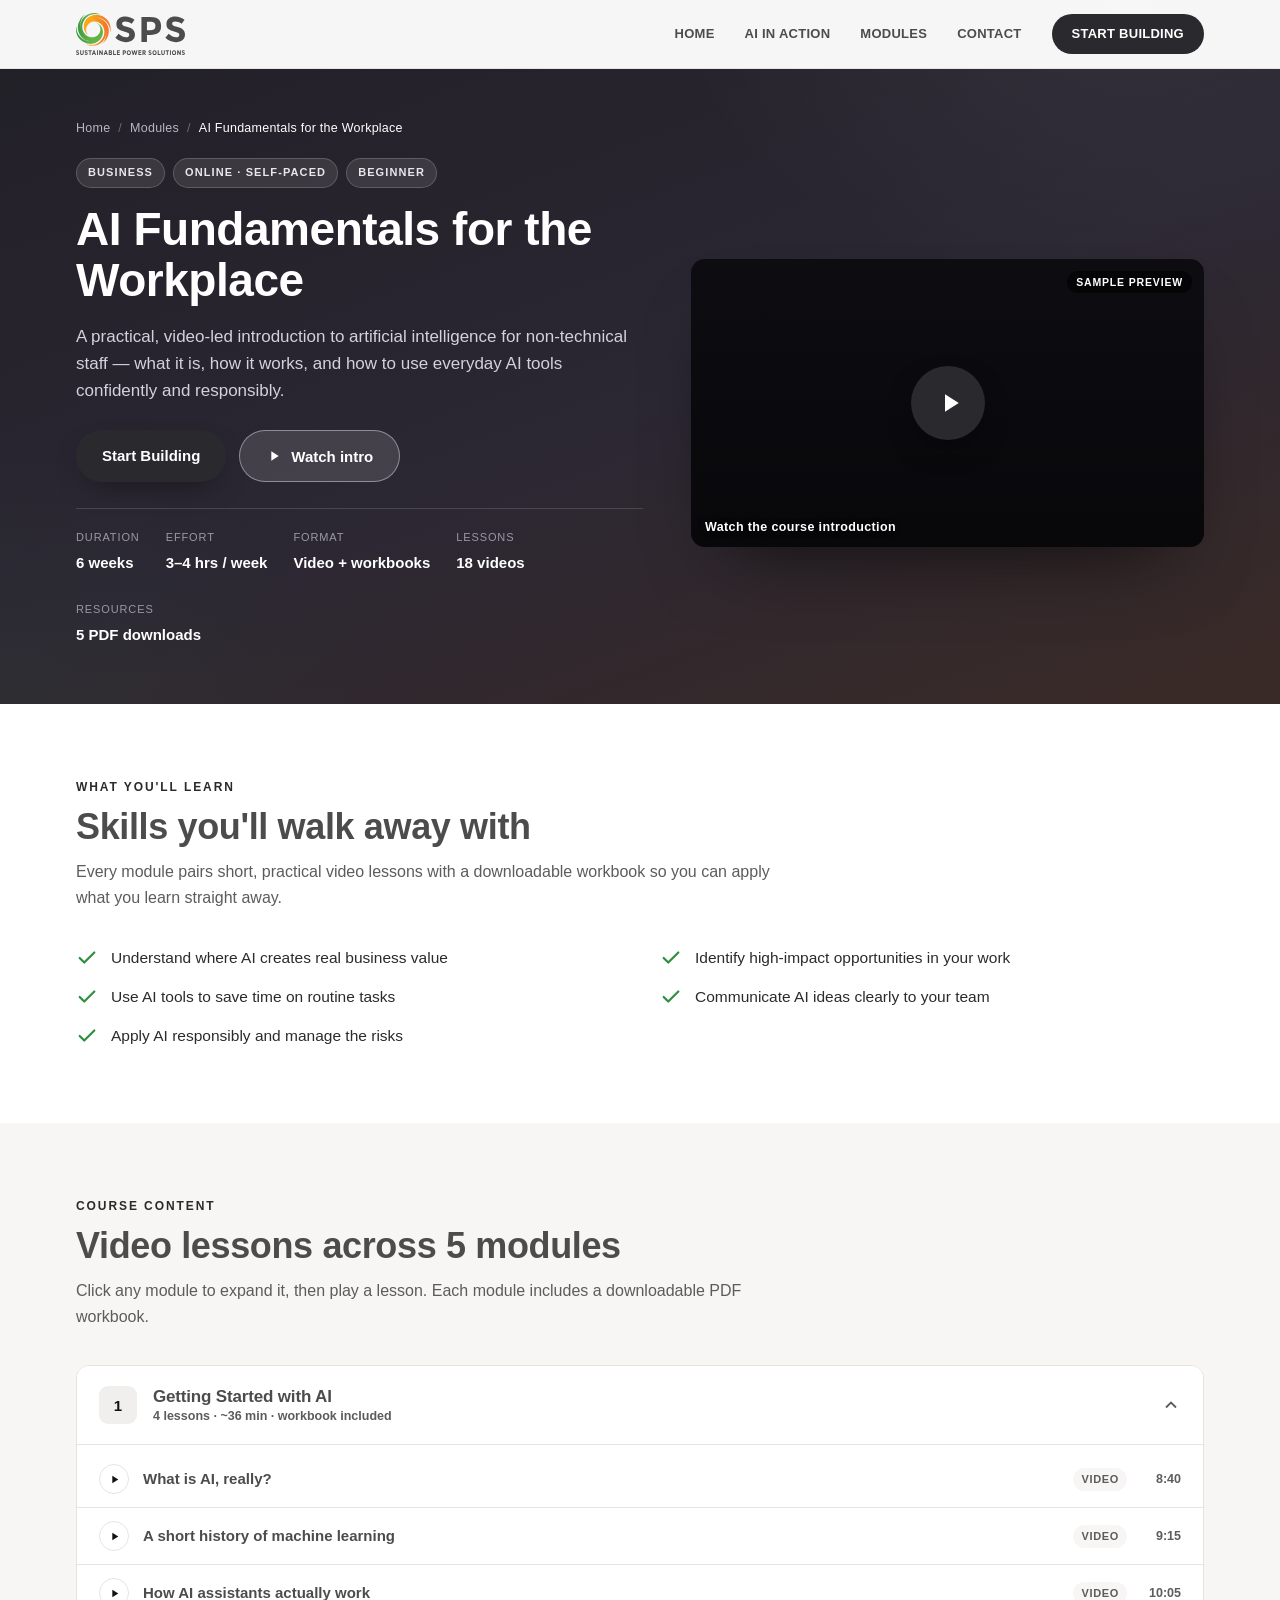
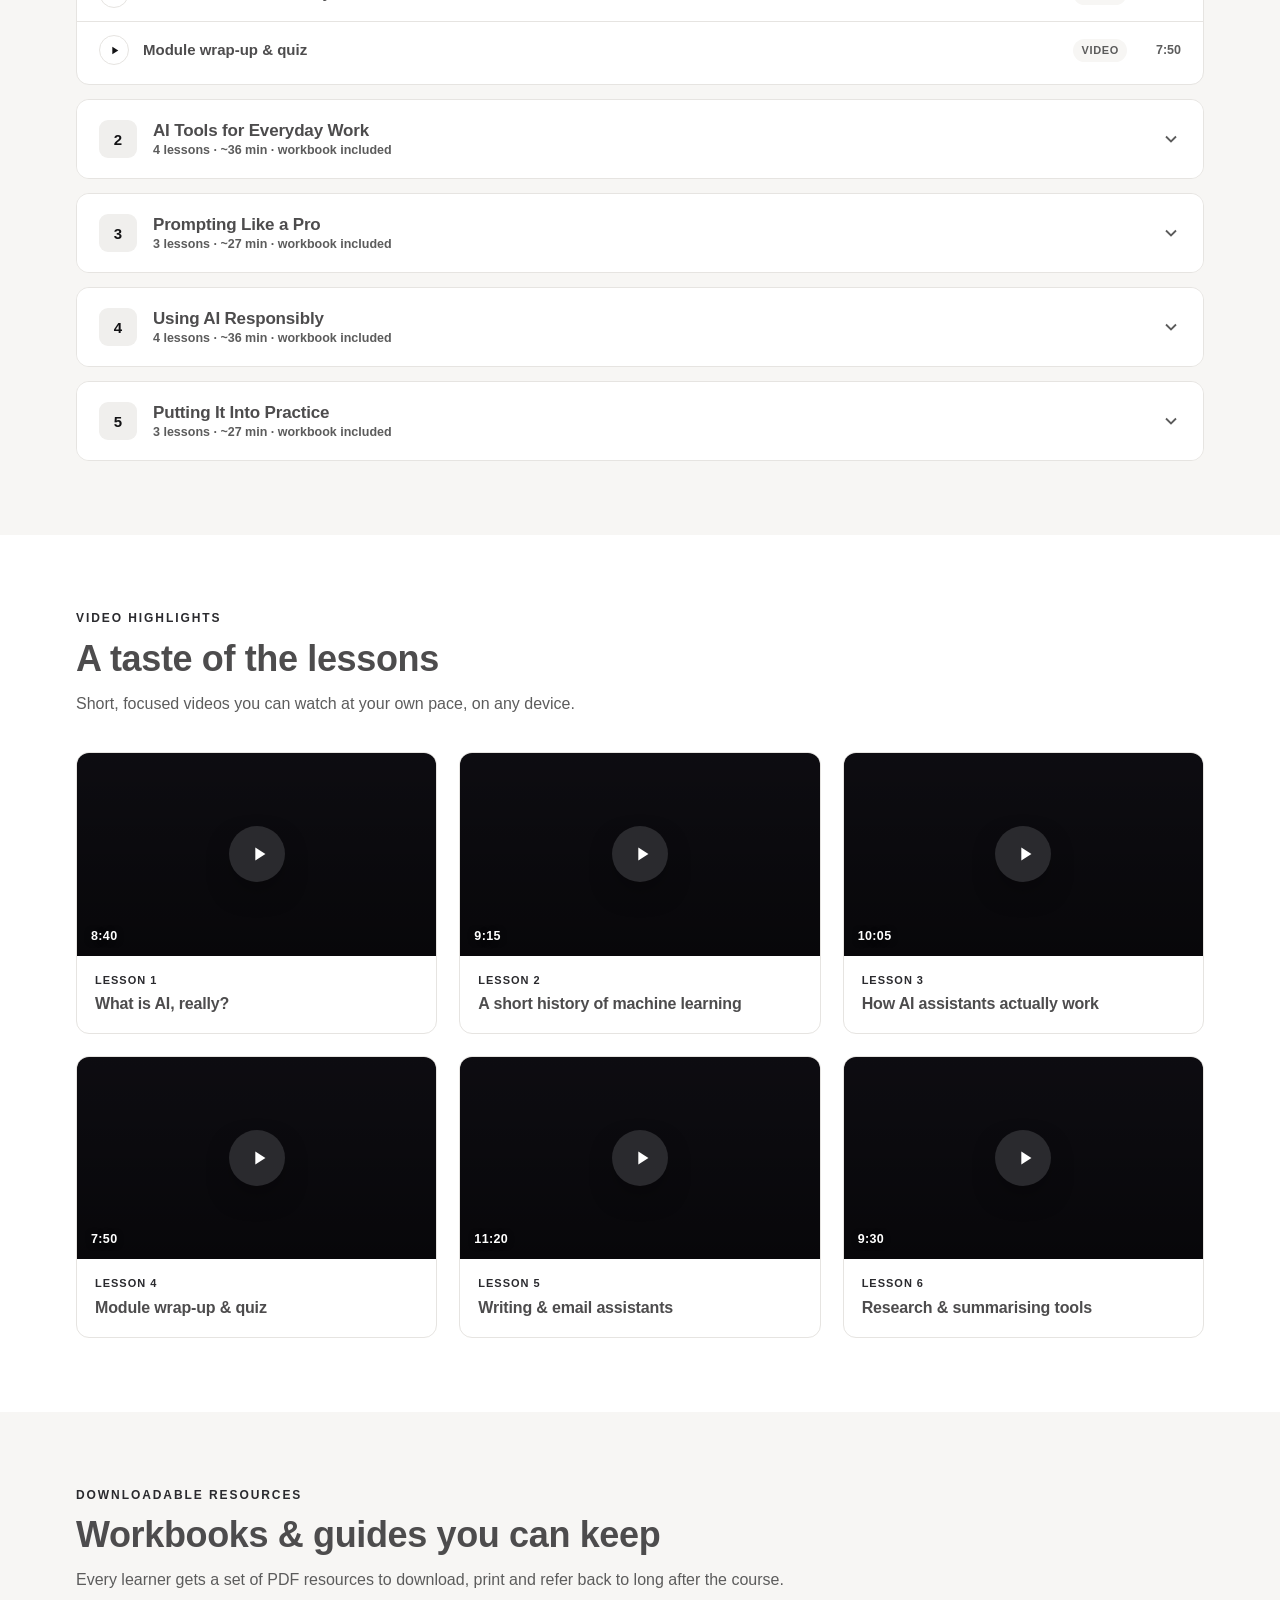
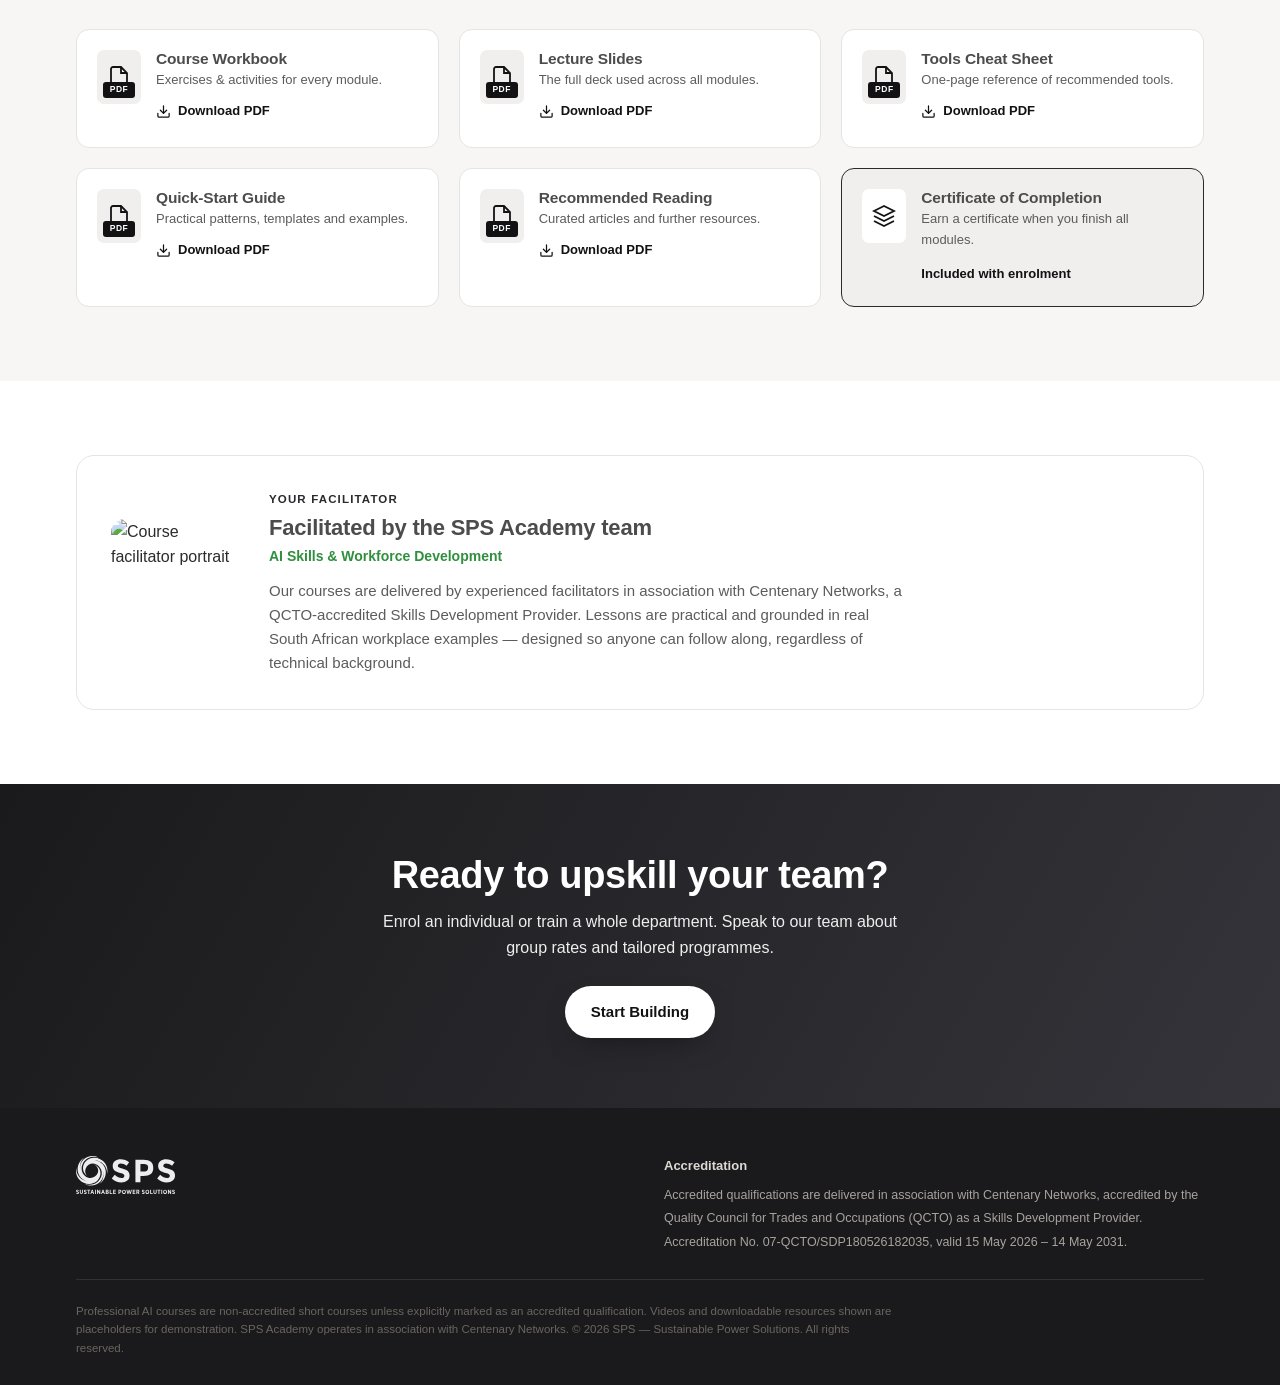
==== commit d7d79972: "Align site copy to one-pager: micro-learning, energy sector, Start Building Reframe home + course te" ====
--- a/course.html
+++ b/course.html
@@ -190,9 +190,9 @@
     <div class="nav-links" id="navLinks">
       <a href="index.html#home">Home</a>
       <a href="index.html#ai-action">AI in Action</a>
-      <a href="index.html#courses">Courses</a>
+      <a href="index.html#courses">Modules</a>
       <a href="index.html#contact">Contact</a>
-      <a href="index.html#contact" class="nav-cta">Enquire Now</a>
+      <a href="index.html#contact" class="nav-cta">Start Building</a>
     </div>
     <button class="nav-toggle" id="navToggle" aria-label="Menu"><svg viewBox="0 0 24 24" fill="none" stroke="currentColor" stroke-width="2" stroke-linecap="round" style="width:26px;height:26px;display:block"><path d="M3 6h18M3 12h18M3 18h18"/></svg></button>
   </div>
@@ -200,14 +200,14 @@
 
 <header class="chero">
   <div class="wrap">
-    <div class="crumb"><a href="index.html#home">Home</a><span>/</span><a href="index.html#courses">Courses</a><span>/</span><span id="c-crumb" style="color:#fff;margin:0"></span></div>
+    <div class="crumb"><a href="index.html#home">Home</a><span>/</span><a href="index.html#courses">Modules</a><span>/</span><span id="c-crumb" style="color:#fff;margin:0"></span></div>
     <div class="chero-grid">
       <div>
         <div class="tags" id="c-tags"></div>
         <h1 id="c-h1"></h1>
         <p class="lead" id="c-lead"></p>
         <div class="actions">
-          <a href="index.html#contact" class="btn btn-primary" id="c-enrol">Enrol — Enquire for pricing</a>
+          <a href="index.html#contact" class="btn btn-primary" id="c-enrol">Start Building</a>
           <button class="btn btn-light videoplay" data-src="SAMPLE" data-title="Course Introduction">
             <svg viewBox="0 0 24 24" style="width:16px;height:16px;fill:currentColor"><path d="M8 5v14l11-7z"/></svg> Watch intro
           </button>
@@ -288,7 +288,7 @@
   <div class="wrap">
     <h2>Ready to upskill your team?</h2>
     <p>Enrol an individual or train a whole department. Speak to our team about group rates and tailored programmes.</p>
-    <a href="index.html#contact" class="btn btn-primary">Enrol — Enquire Now</a>
+    <a href="index.html#contact" class="btn btn-primary">Start Building</a>
   </div>
 </section>
 
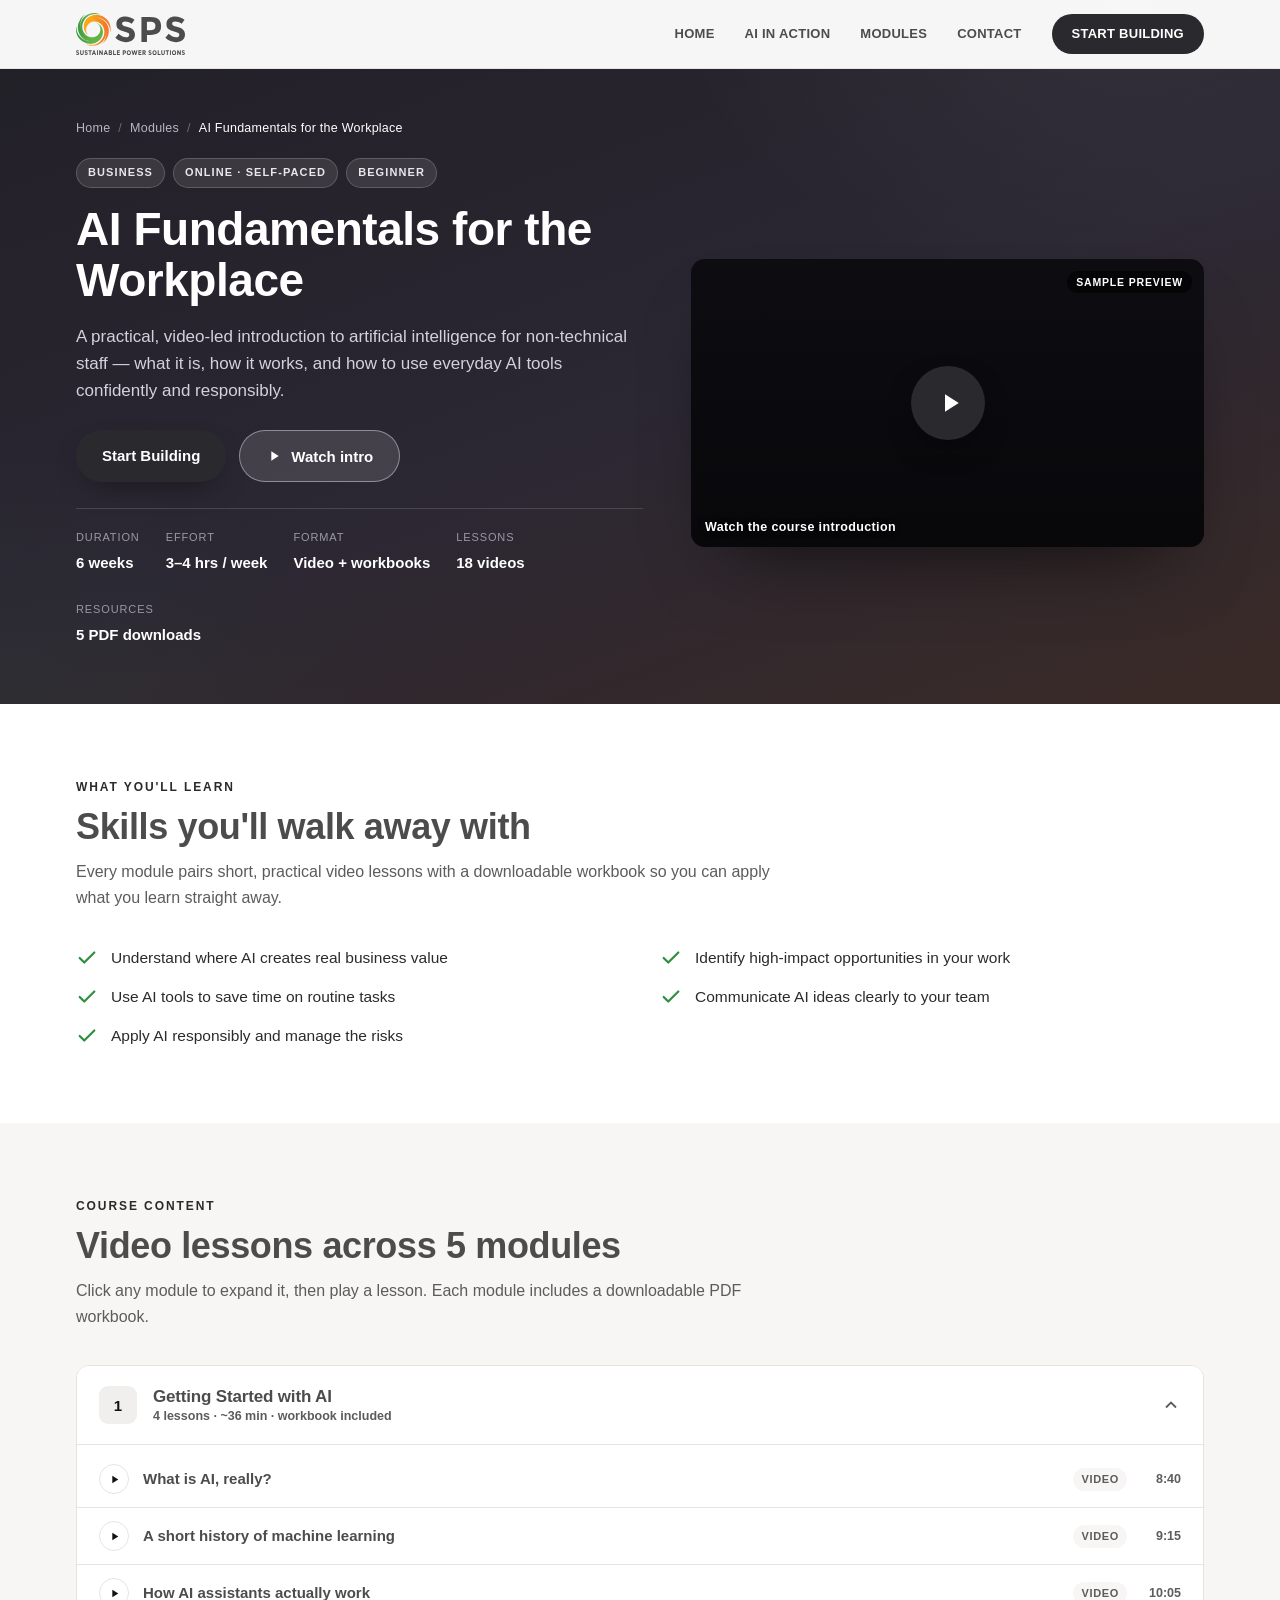
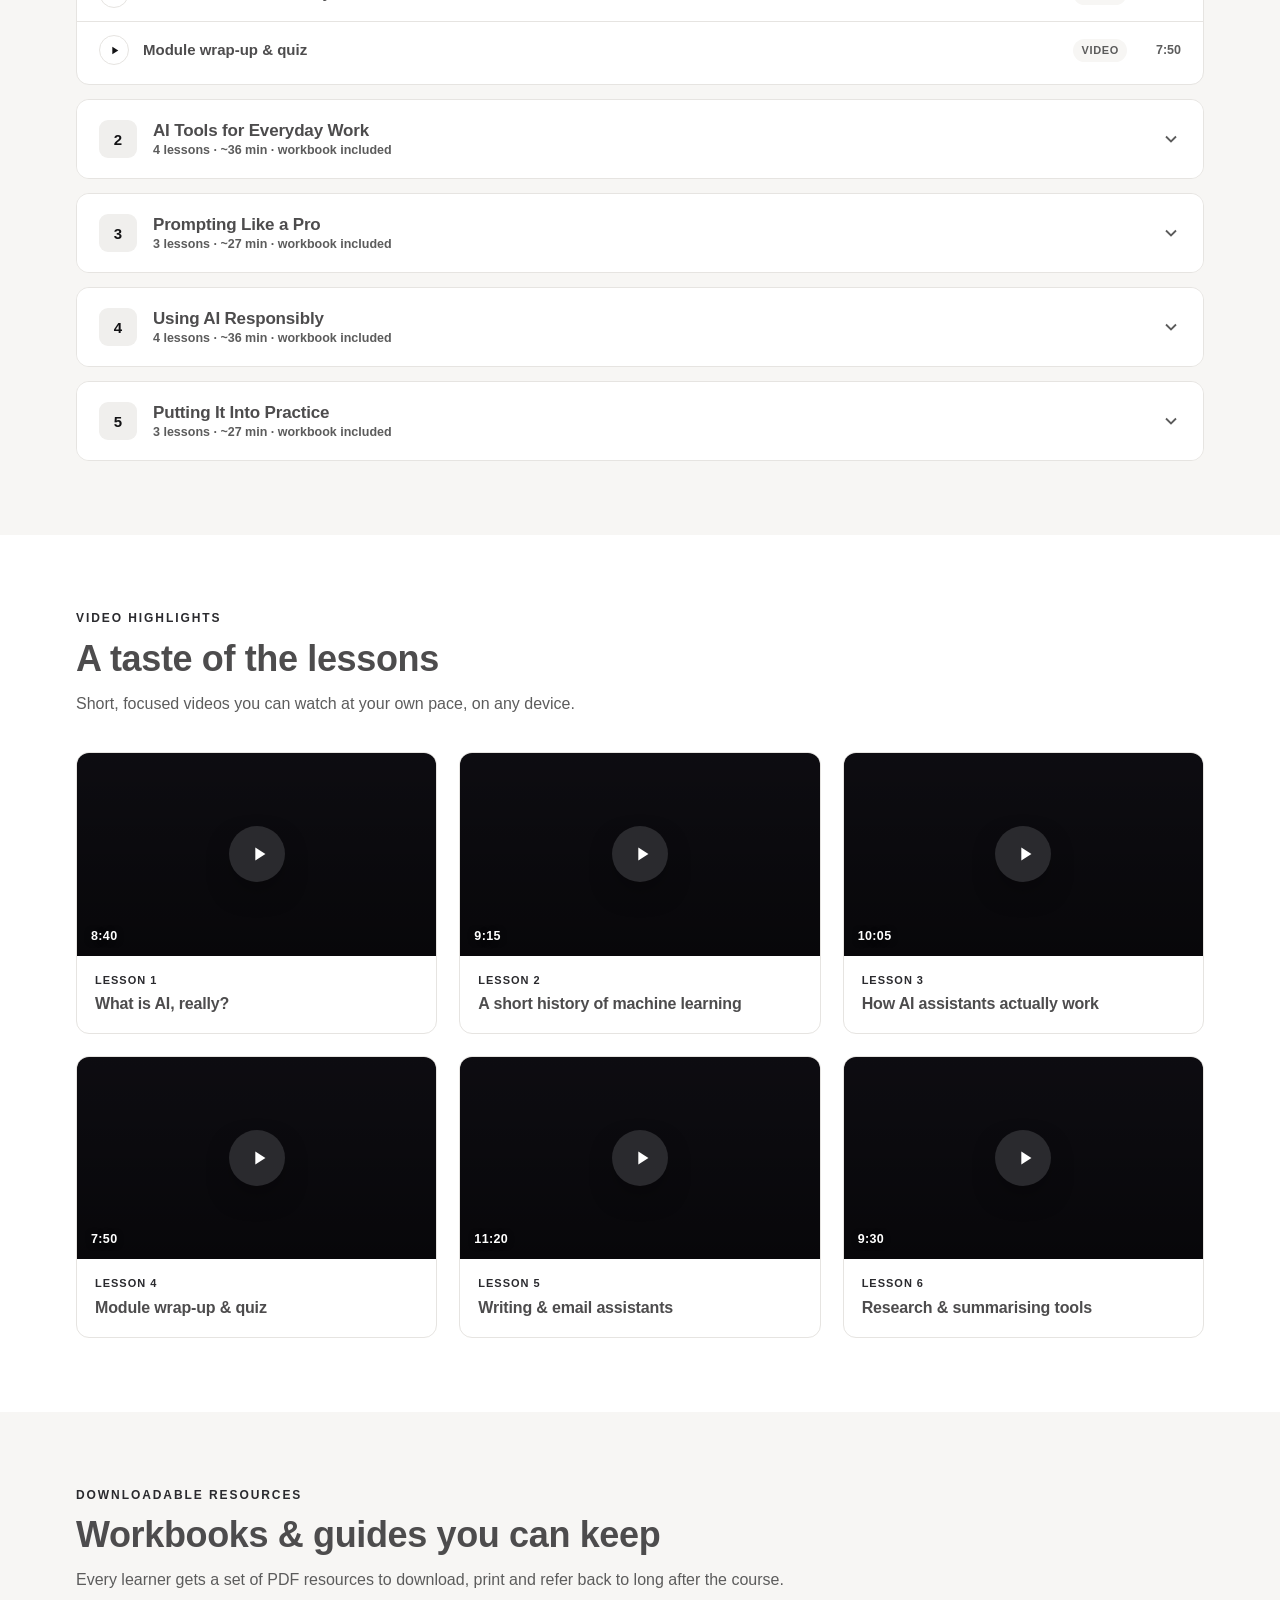
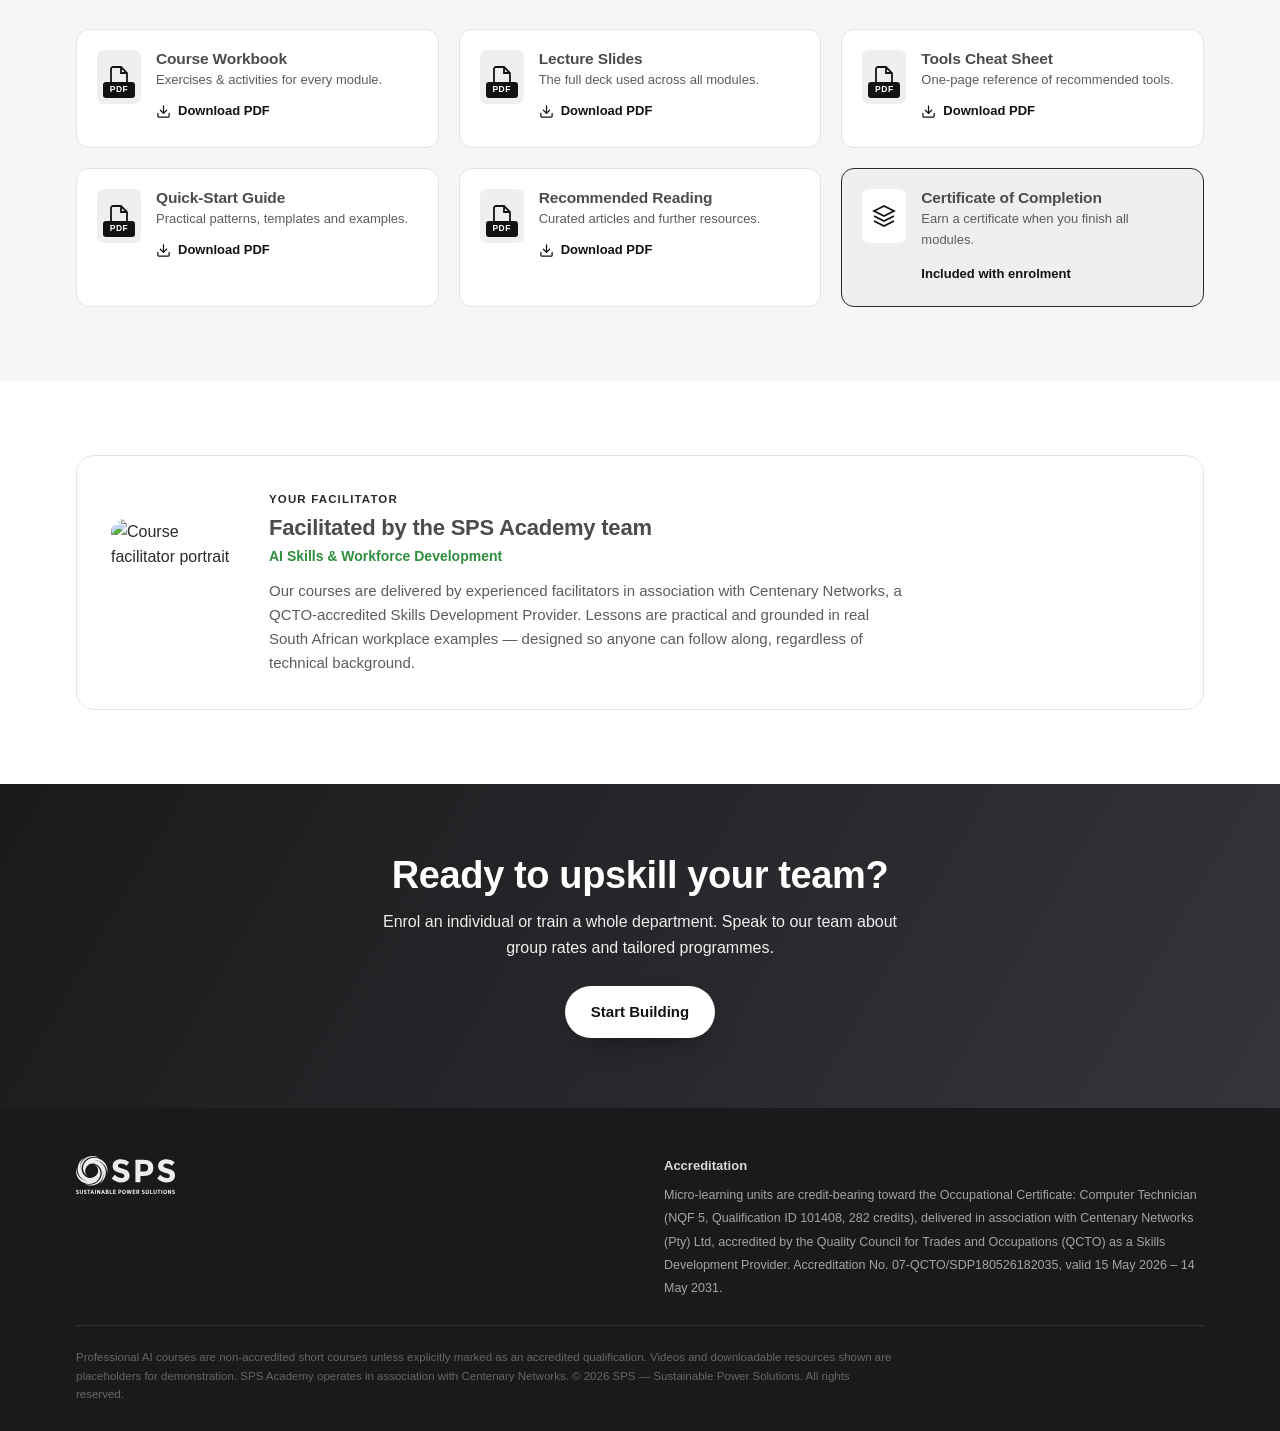
==== commit 8129e7b7: "Carry full one-pager content faithfully Exact five pillars + intro, add the Accredited / Internation" ====
--- a/course.html
+++ b/course.html
@@ -298,7 +298,7 @@
       <div class="foot-brand"><img src="sps-dark-logo.svg" alt="SPS — Sustainable Power Solutions"></div>
       <div class="foot-accred">
         <strong>Accreditation</strong>
-        <span>Accredited qualifications are delivered in association with Centenary Networks, accredited by the Quality Council for Trades and Occupations (QCTO) as a Skills Development Provider. Accreditation No. 07-QCTO/SDP180526182035, valid 15 May 2026 – 14 May 2031.</span>
+        <span>Micro-learning units are credit-bearing toward the Occupational Certificate: Computer Technician (NQF 5, Qualification ID 101408, 282 credits), delivered in association with Centenary Networks (Pty) Ltd, accredited by the Quality Council for Trades and Occupations (QCTO) as a Skills Development Provider. Accreditation No. 07-QCTO/SDP180526182035, valid 15 May 2026 – 14 May 2031.</span>
       </div>
     </div>
     <p class="disclaimer">Professional AI courses are non-accredited short courses unless explicitly marked as an accredited qualification. Videos and downloadable resources shown are placeholders for demonstration. SPS Academy operates in association with Centenary Networks. © 2026 SPS — Sustainable Power Solutions. All rights reserved.</p>
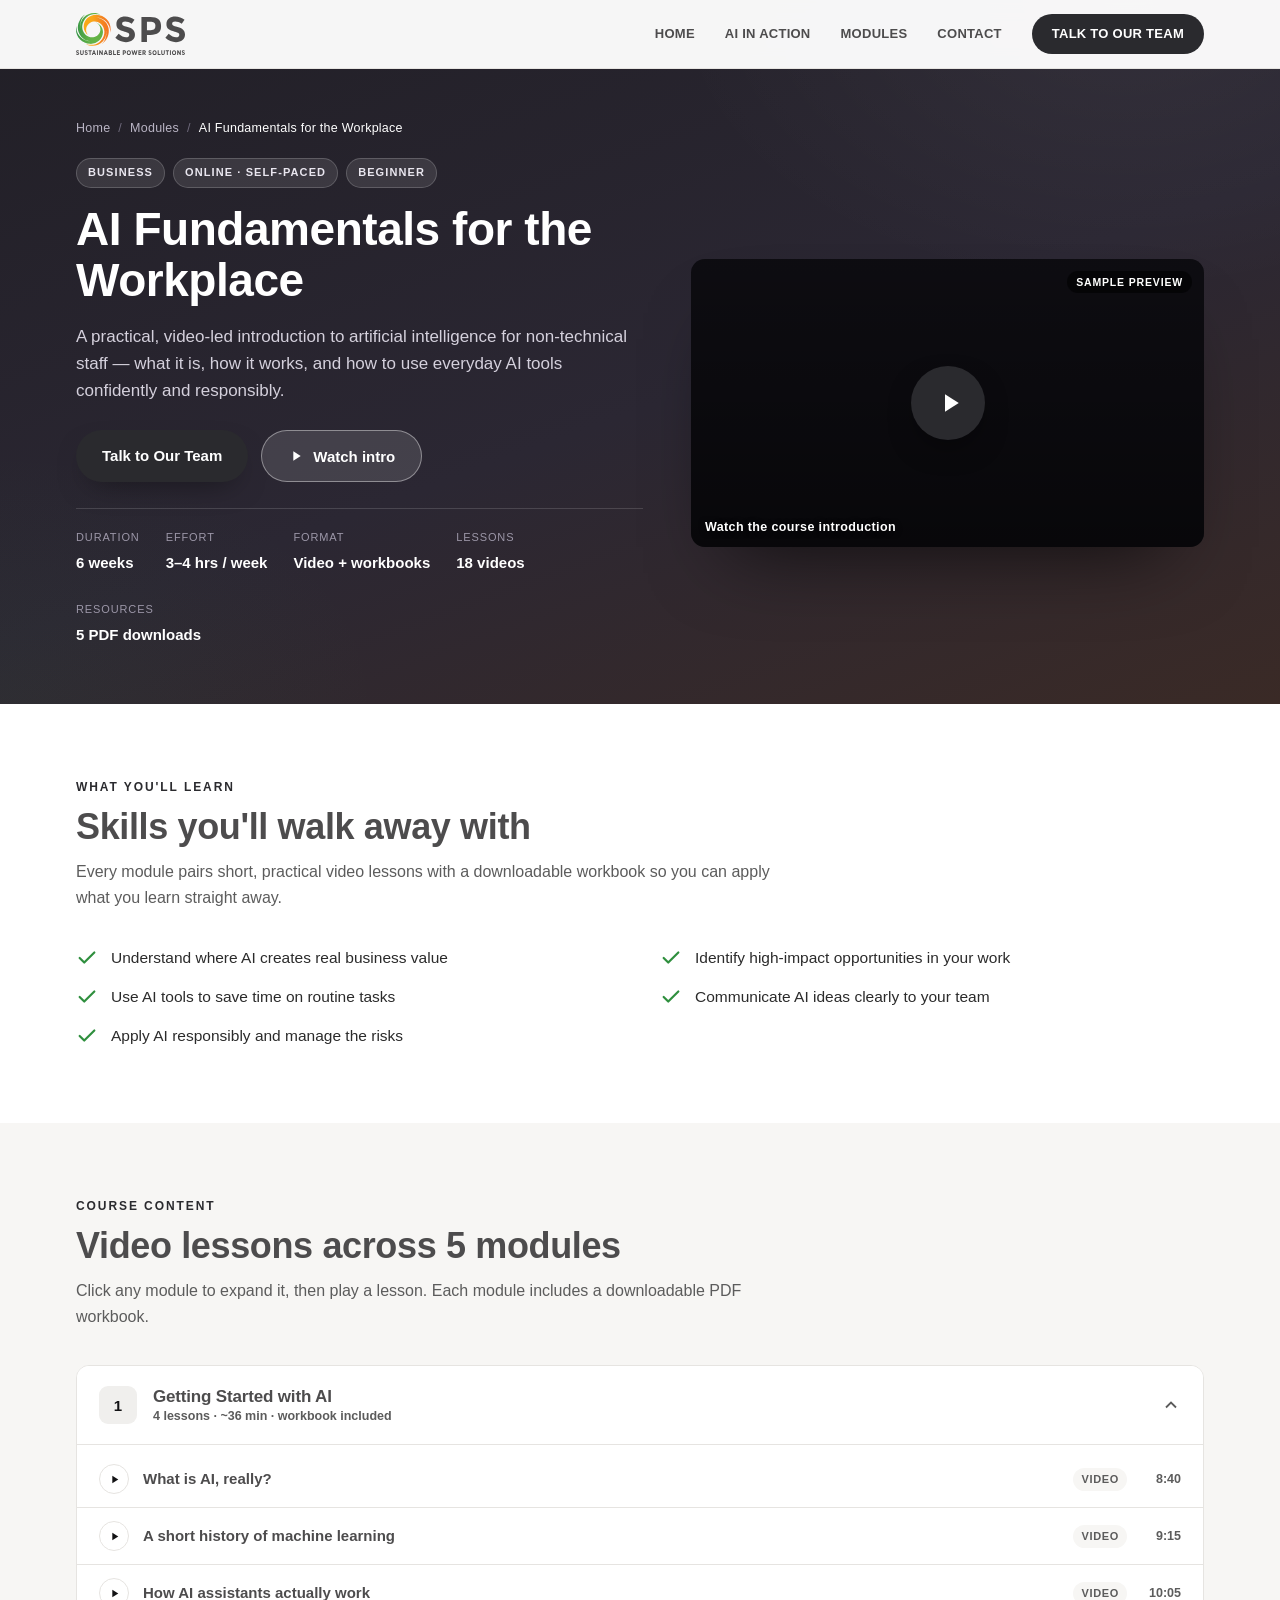
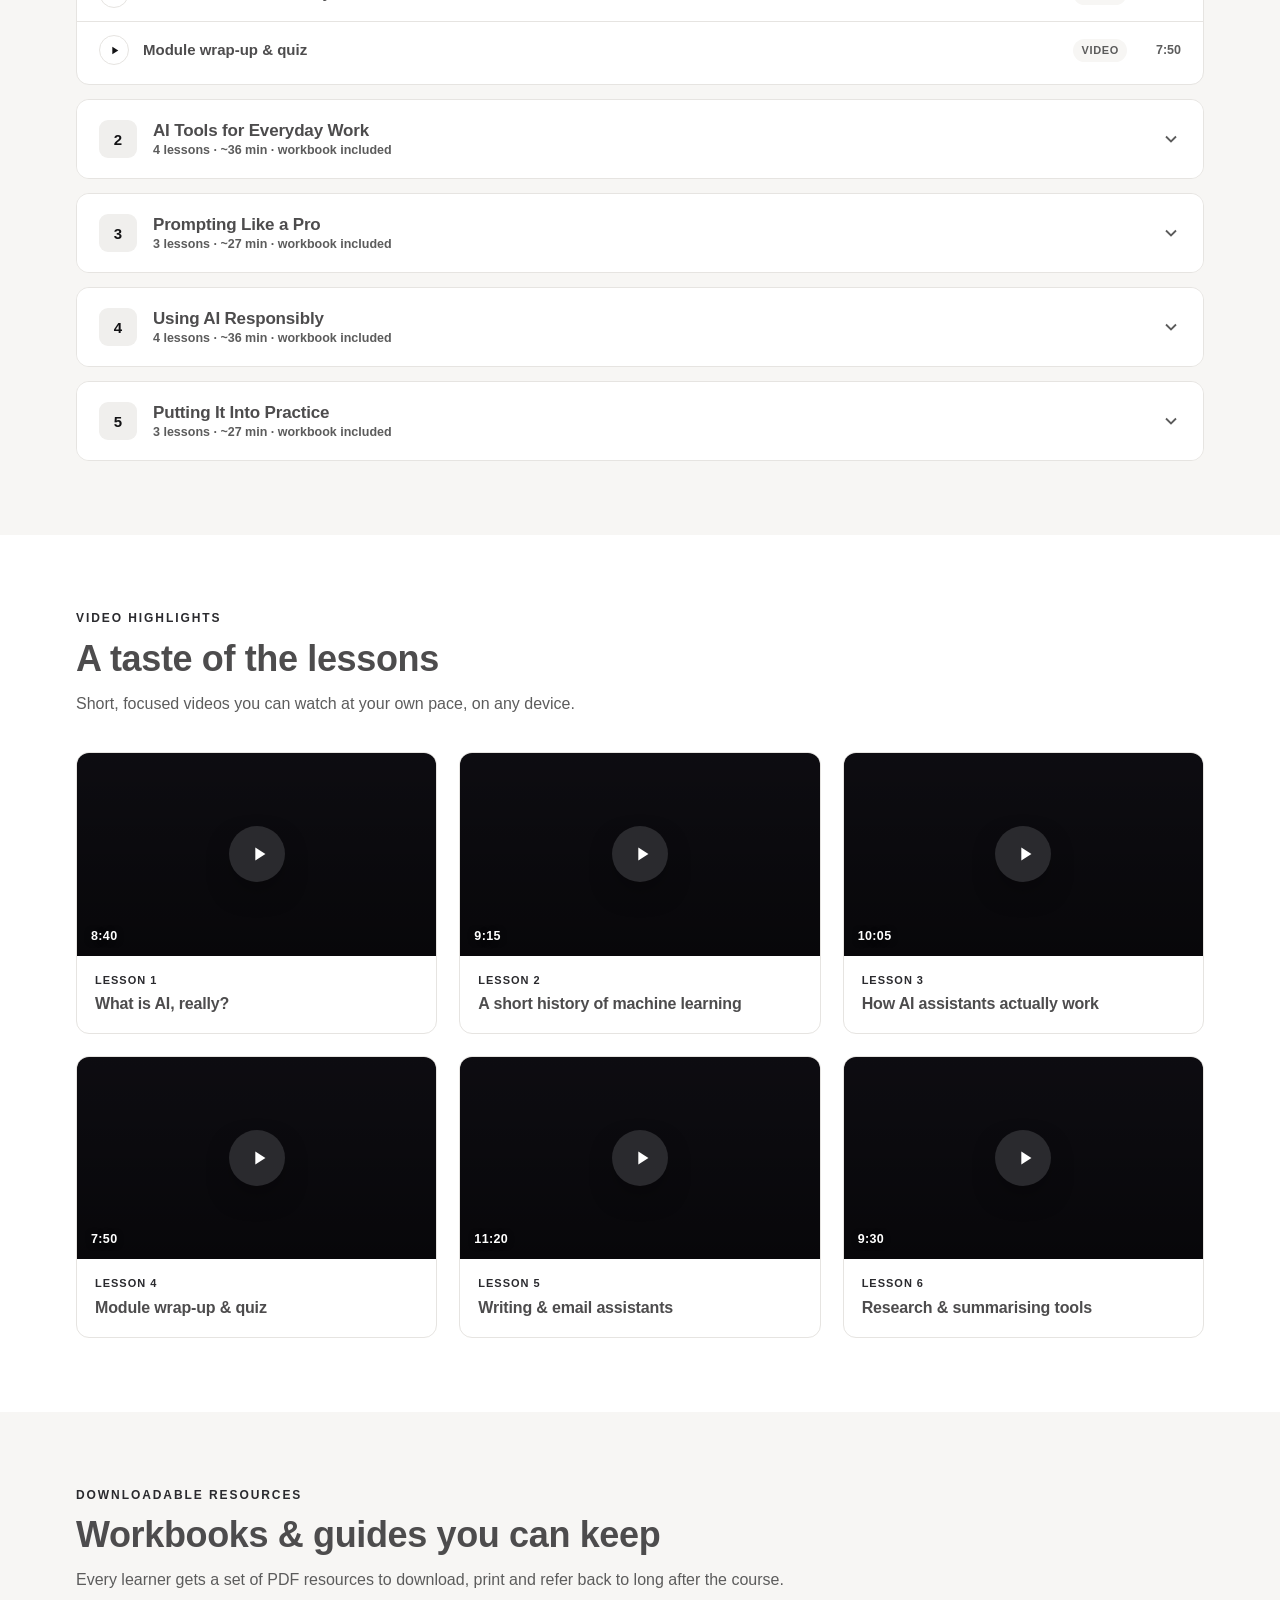
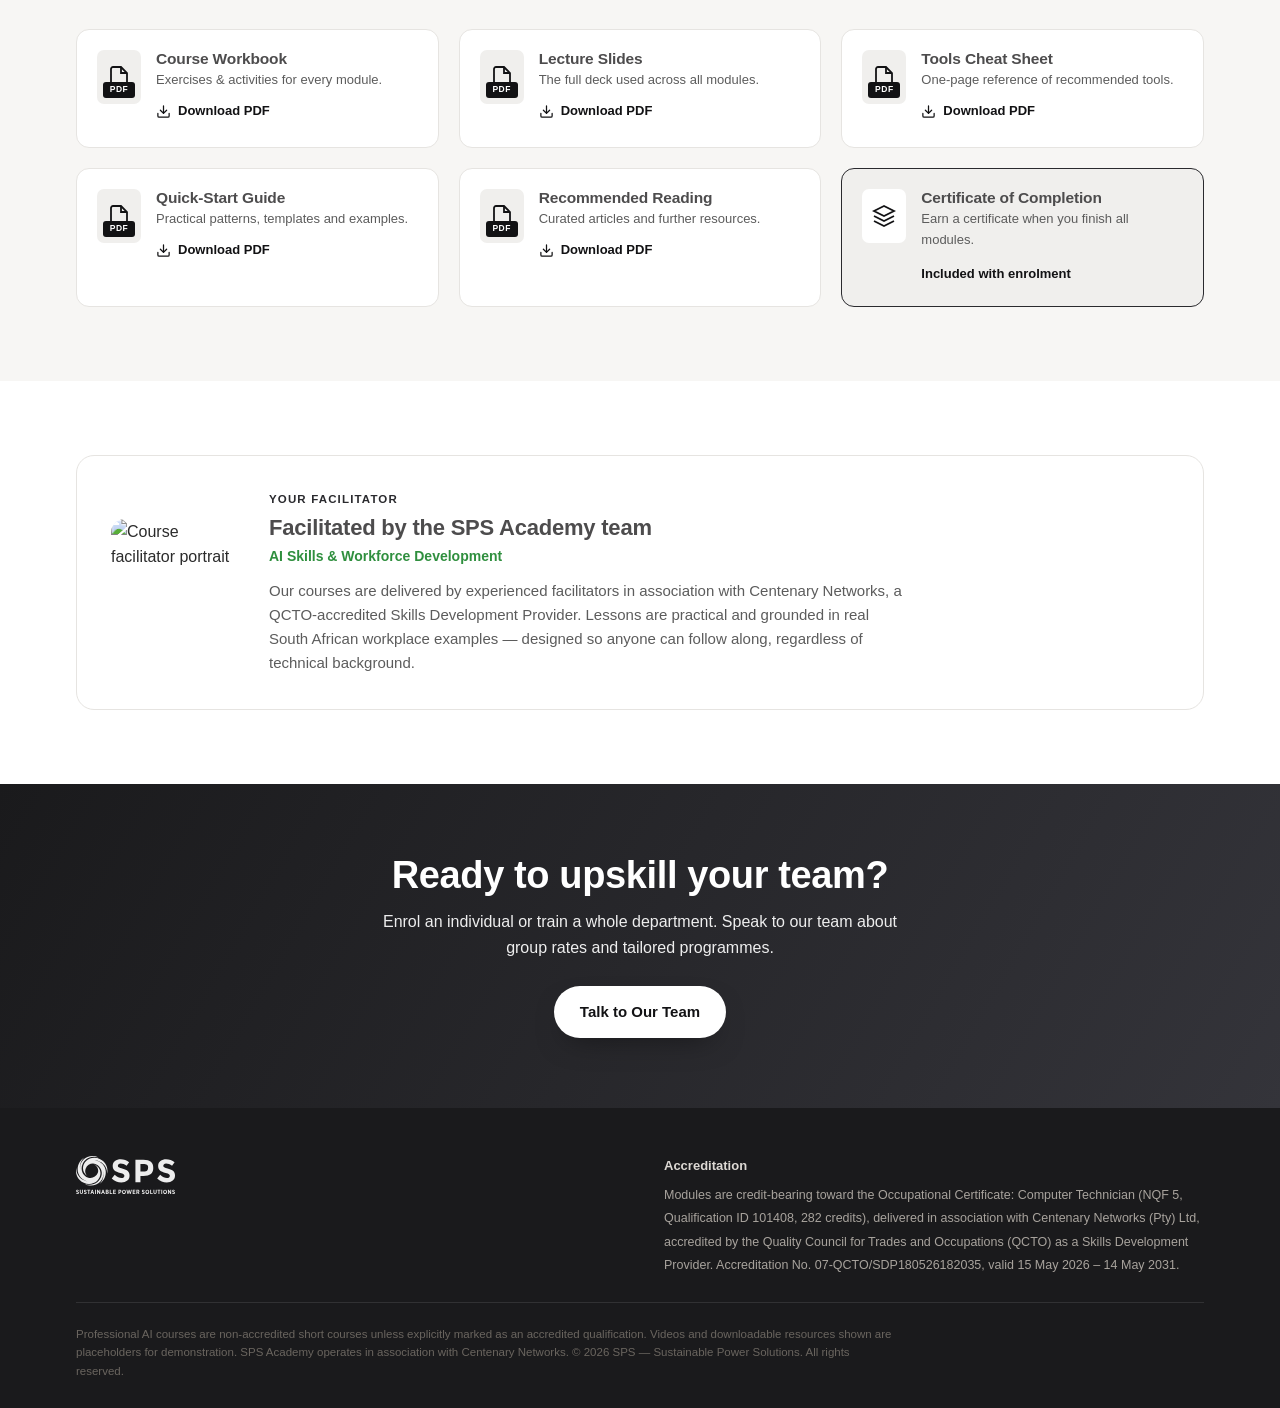
==== commit efd5a6cb: "Rework copy to boss spine: national qualification, 4 pillars, energy line Hero -> "Build Toward a Na" ====
--- a/course.html
+++ b/course.html
@@ -192,7 +192,7 @@
       <a href="index.html#ai-action">AI in Action</a>
       <a href="index.html#courses">Modules</a>
       <a href="index.html#contact">Contact</a>
-      <a href="index.html#contact" class="nav-cta">Start Building</a>
+      <a href="index.html#contact" class="nav-cta">Talk to Our Team</a>
     </div>
     <button class="nav-toggle" id="navToggle" aria-label="Menu"><svg viewBox="0 0 24 24" fill="none" stroke="currentColor" stroke-width="2" stroke-linecap="round" style="width:26px;height:26px;display:block"><path d="M3 6h18M3 12h18M3 18h18"/></svg></button>
   </div>
@@ -207,7 +207,7 @@
         <h1 id="c-h1"></h1>
         <p class="lead" id="c-lead"></p>
         <div class="actions">
-          <a href="index.html#contact" class="btn btn-primary" id="c-enrol">Start Building</a>
+          <a href="index.html#contact" class="btn btn-primary" id="c-enrol">Talk to Our Team</a>
           <button class="btn btn-light videoplay" data-src="SAMPLE" data-title="Course Introduction">
             <svg viewBox="0 0 24 24" style="width:16px;height:16px;fill:currentColor"><path d="M8 5v14l11-7z"/></svg> Watch intro
           </button>
@@ -288,7 +288,7 @@
   <div class="wrap">
     <h2>Ready to upskill your team?</h2>
     <p>Enrol an individual or train a whole department. Speak to our team about group rates and tailored programmes.</p>
-    <a href="index.html#contact" class="btn btn-primary">Start Building</a>
+    <a href="index.html#contact" class="btn btn-primary">Talk to Our Team</a>
   </div>
 </section>
 
@@ -298,7 +298,7 @@
       <div class="foot-brand"><img src="sps-dark-logo.svg" alt="SPS — Sustainable Power Solutions"></div>
       <div class="foot-accred">
         <strong>Accreditation</strong>
-        <span>Micro-learning units are credit-bearing toward the Occupational Certificate: Computer Technician (NQF 5, Qualification ID 101408, 282 credits), delivered in association with Centenary Networks (Pty) Ltd, accredited by the Quality Council for Trades and Occupations (QCTO) as a Skills Development Provider. Accreditation No. 07-QCTO/SDP180526182035, valid 15 May 2026 – 14 May 2031.</span>
+        <span>Modules are credit-bearing toward the Occupational Certificate: Computer Technician (NQF 5, Qualification ID 101408, 282 credits), delivered in association with Centenary Networks (Pty) Ltd, accredited by the Quality Council for Trades and Occupations (QCTO) as a Skills Development Provider. Accreditation No. 07-QCTO/SDP180526182035, valid 15 May 2026 – 14 May 2031.</span>
       </div>
     </div>
     <p class="disclaimer">Professional AI courses are non-accredited short courses unless explicitly marked as an accredited qualification. Videos and downloadable resources shown are placeholders for demonstration. SPS Academy operates in association with Centenary Networks. © 2026 SPS — Sustainable Power Solutions. All rights reserved.</p>
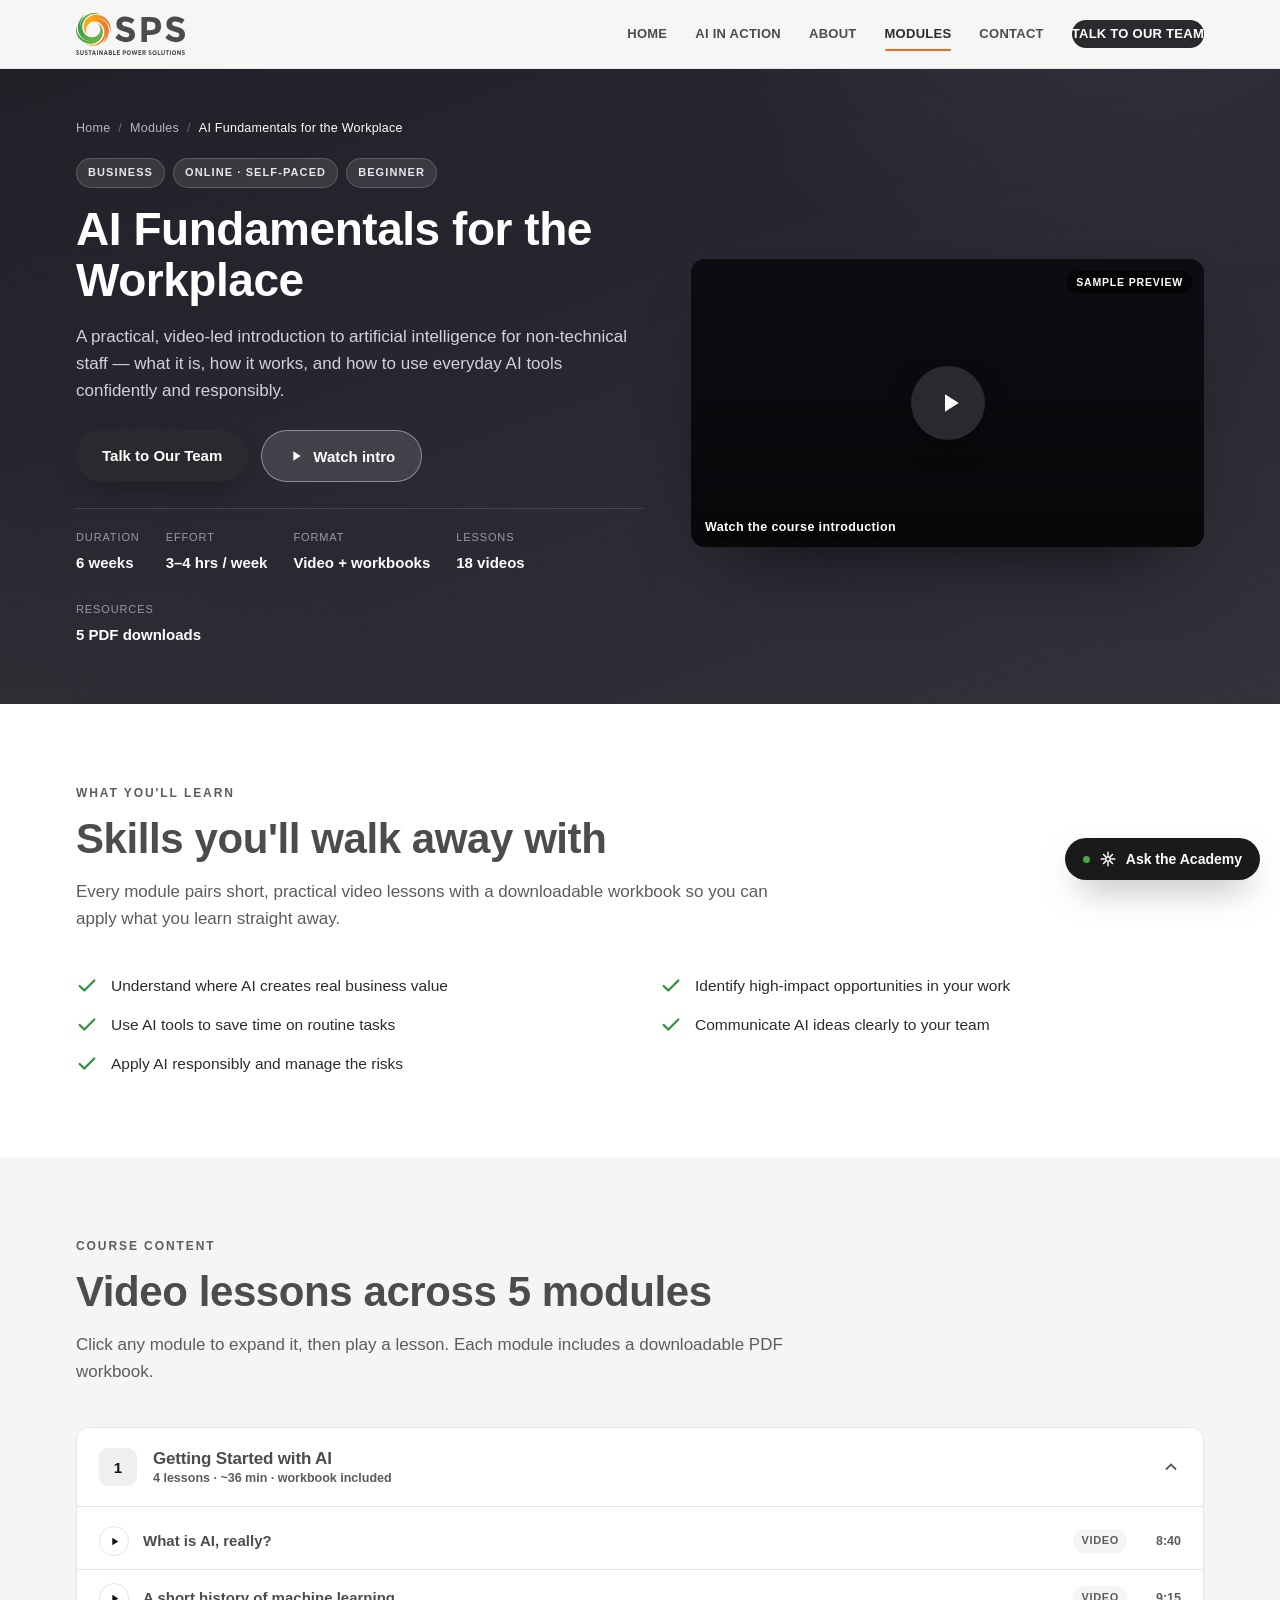
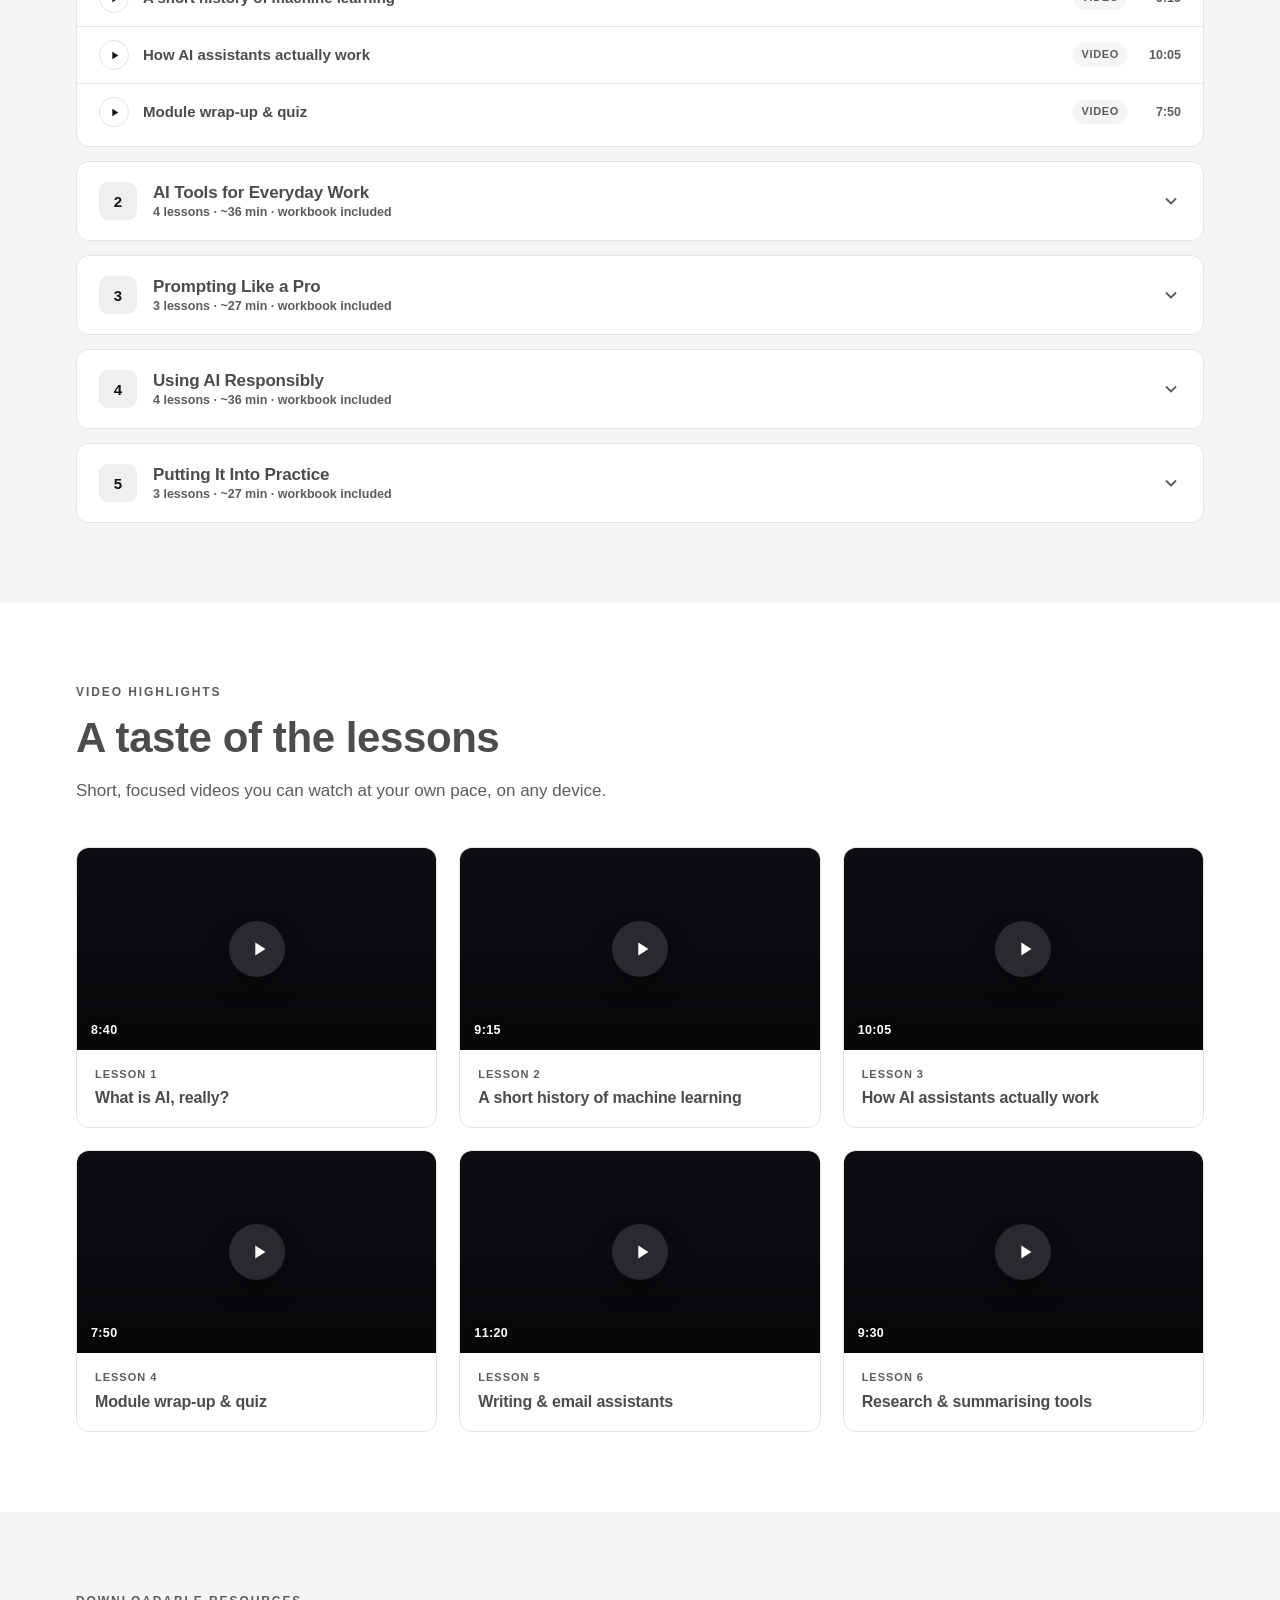
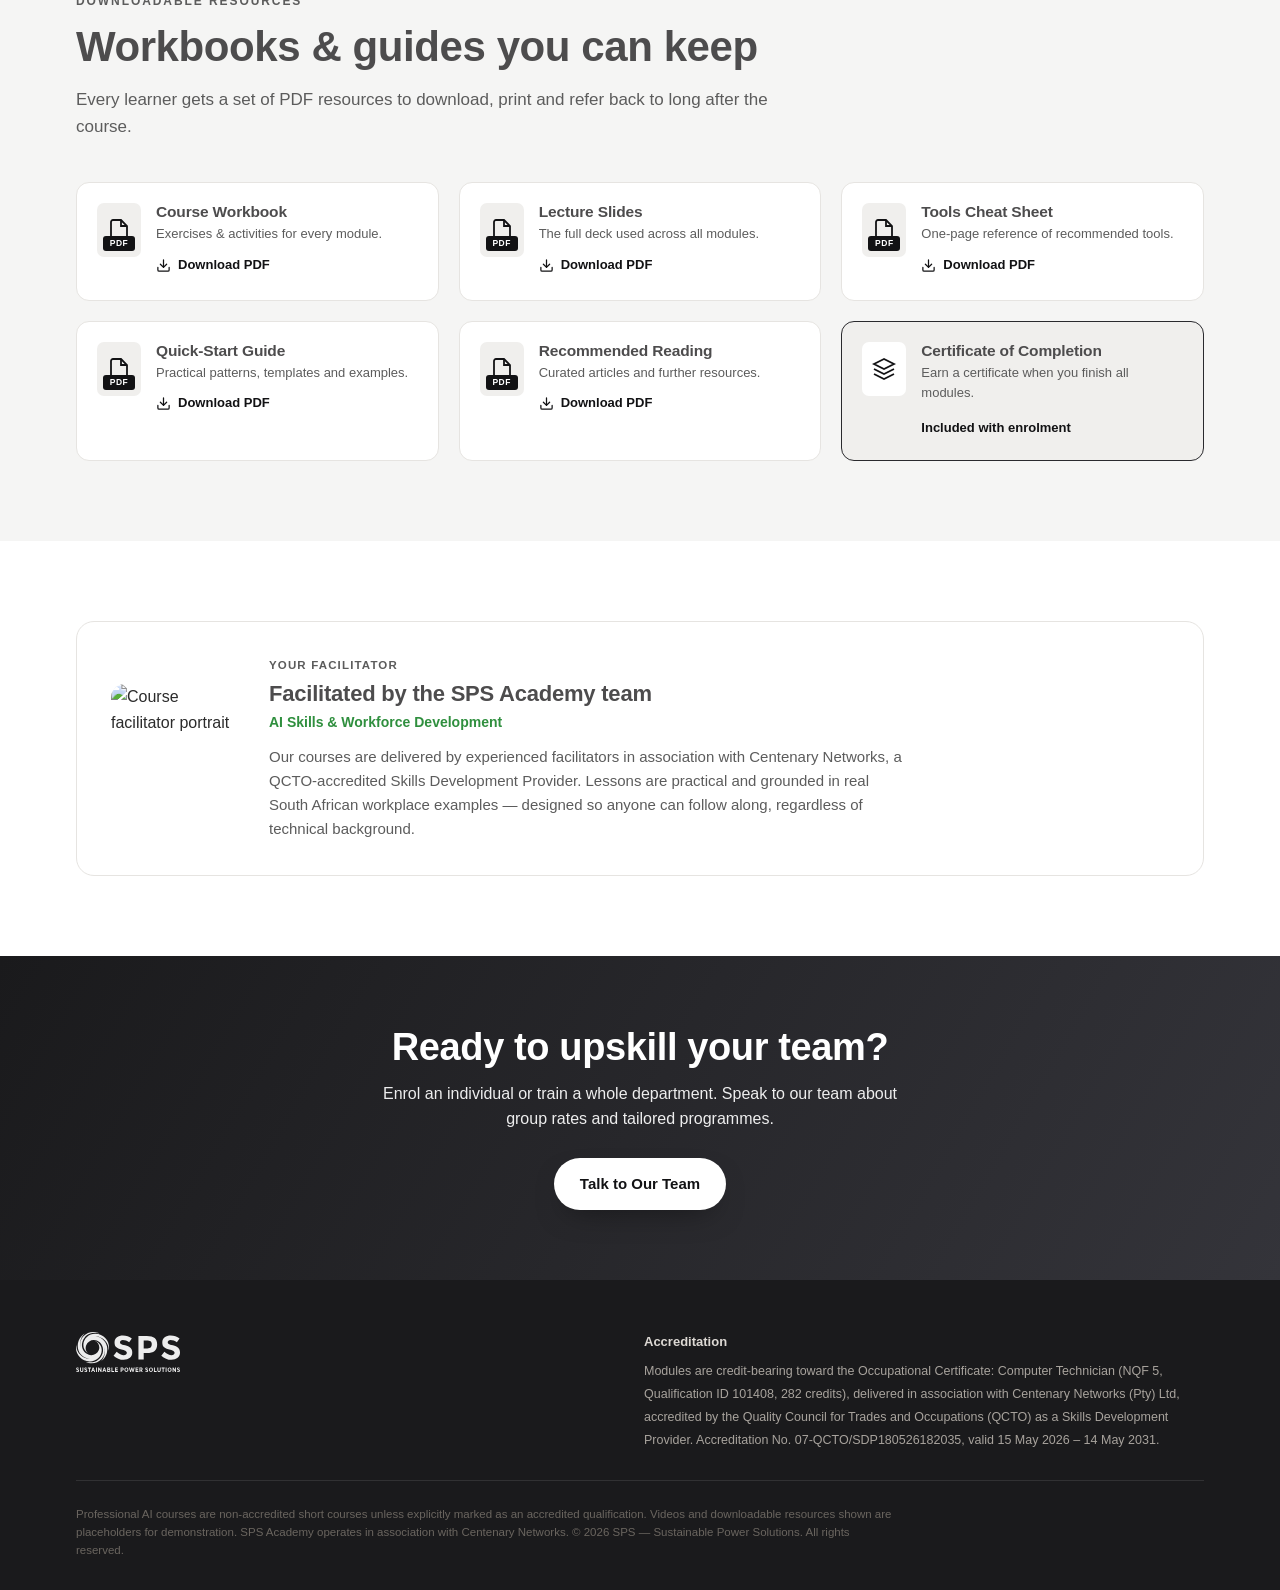
==== commit 47b4472e: "Convert to multi-page site with shared CSS/JS Split the single landing page into independent pages (" ====
--- a/course.html
+++ b/course.html
@@ -5,194 +5,20 @@
 <meta name="viewport" content="width=device-width, initial-scale=1.0">
 <title>Course — SPS Academy</title>
 <meta name="description" content="Video-led online AI courses with downloadable workbooks and resources — by SPS Academy, in association with Centenary Networks.">
-<style>
-  :root{
-    --ink:#2b2b2b;--ink-soft:#5c5c5c;--grey:#4d4c4d;--bg:#ffffff;--bg-soft:#f7f6f4;
-    --orange:#2a2a2e;--orange-deep:#121214;--orange-light:#43434a;--orange-tint:#f0efed;
-    --green:#4da446;--green-deep:#2f8f3e;--green-tint:#eef3ee;
-    --accent:#ef6c1a;--accent-green:#4da446;--line:#e6e4e1;--dark:#1a1a1c;--max:1180px;
-  }
-  *{box-sizing:border-box;margin:0;padding:0}
-  html{scroll-behavior:smooth;scroll-padding-top:78px}
-  body{font-family:"Inter",-apple-system,BlinkMacSystemFont,"Segoe UI",Roboto,sans-serif;color:var(--ink);background:var(--bg);line-height:1.6;-webkit-font-smoothing:antialiased;overflow-x:hidden}
-  img,svg,canvas{max-width:100%}
-  h1,h2,h3,h4{font-weight:800;line-height:1.12;letter-spacing:-.01em;color:var(--grey)}
-  a{color:inherit;text-decoration:none}
-  .wrap{max-width:var(--max);margin:0 auto;padding:0 26px}
-  .eyebrow{text-transform:uppercase;letter-spacing:.16em;font-size:12px;font-weight:700;color:var(--orange)}
-
-  nav{position:fixed;top:0;left:0;right:0;z-index:100;background:rgba(255,255,255,.96);backdrop-filter:blur(10px);border-bottom:1px solid var(--line);transition:box-shadow .3s}
-  nav.scrolled{box-shadow:0 4px 22px -12px rgba(0,0,0,.18)}
-  .nav-inner{max-width:var(--max);margin:0 auto;padding:13px 26px;display:flex;align-items:center;justify-content:space-between;position:relative}
-  .brand img{height:42px;display:block}
-  .nav-links{display:flex;gap:30px;align-items:center}
-  .nav-links a{color:var(--grey);font-size:13px;font-weight:600;letter-spacing:.02em;transition:color .2s;text-transform:uppercase}
-  .nav-links a:hover{color:var(--orange)}
-  .nav-cta{background:var(--orange);color:#fff!important;padding:10px 20px;border-radius:30px;font-weight:700!important}
-  .nav-cta:hover{background:var(--orange-deep)}
-  .nav-toggle{display:none;background:none;border:0;color:var(--grey);cursor:pointer;line-height:0}
-
-  .btn{display:inline-flex;align-items:center;gap:9px;justify-content:center;padding:14px 26px;border-radius:30px;font-weight:700;font-size:15px;transition:transform .2s,background .2s,box-shadow .2s,border-color .2s,color .2s;cursor:pointer;border:0}
-  .btn-primary{background:var(--orange);color:#fff;box-shadow:0 10px 30px -10px rgba(243,116,36,.6)}
-  .btn-primary:hover{transform:translateY(-2px);background:var(--orange-deep)}
-  .btn-light{background:rgba(255,255,255,.12);color:#fff;border:1.5px solid rgba(255,255,255,.4)}
-  .btn-light:hover{background:#fff;color:var(--dark)}
-
-  .chero{background:linear-gradient(160deg,#211f26 0%,#2b2733 55%,#3a2a26 100%);color:#fff;padding:118px 0 56px;position:relative;overflow:hidden}
-  .chero::after{content:"";position:absolute;inset:0;background:radial-gradient(60% 70% at 88% 0%,rgba(243,116,36,.22),transparent 60%),radial-gradient(50% 60% at 0% 100%,rgba(77,164,70,.18),transparent 60%);pointer-events:none}
-  .chero .wrap{position:relative;z-index:1}
-  .crumb{font-size:12.5px;color:#b9b4c4;margin-bottom:20px;letter-spacing:.02em}
-  .crumb a:hover{color:#fff}
-  .crumb span{color:#6f6a7c;margin:0 8px}
-  .chero-grid{display:grid;grid-template-columns:1.05fr .95fr;gap:48px;align-items:center}
-  .chero .tags{display:flex;gap:8px;flex-wrap:wrap;margin-bottom:16px}
-  .chero .tags span{font-size:11px;font-weight:700;text-transform:uppercase;letter-spacing:.1em;background:rgba(255,255,255,.1);border:1px solid rgba(255,255,255,.18);padding:5px 11px;border-radius:30px;color:#e9e6ef}
-  .chero .tags span.accred{background:var(--green);border-color:var(--green);color:#fff}
-  .chero h1{color:#fff;font-size:clamp(28px,4.2vw,46px);margin-bottom:16px}
-  .chero p.lead{color:#d4d0dc;font-size:17px;max-width:560px;margin-bottom:26px}
-  .chero .actions{display:flex;gap:13px;flex-wrap:wrap;margin-bottom:26px}
-  .chero .ataglance{display:flex;gap:26px;flex-wrap:wrap;border-top:1px solid rgba(255,255,255,.14);padding-top:20px}
-  .chero .ataglance div span{display:block;font-size:11px;text-transform:uppercase;letter-spacing:.08em;color:#9c97a8;margin-bottom:3px}
-  .chero .ataglance div strong{font-size:15px;color:#fff;font-weight:700}
-
-  .videobox{display:block;width:100%;border:0;padding:0;cursor:pointer;position:relative;border-radius:14px;overflow:hidden;background:#0e0d12 center/cover no-repeat;aspect-ratio:16/9;box-shadow:0 40px 80px -40px rgba(0,0,0,.7)}
-  .videobox::after{content:"";position:absolute;inset:0;background:linear-gradient(180deg,rgba(0,0,0,.05),rgba(0,0,0,.45))}
-  .videobox .play{position:absolute;inset:0;margin:auto;width:74px;height:74px;border-radius:50%;background:var(--orange);display:grid;place-items:center;z-index:2;box-shadow:0 12px 30px -8px rgba(243,116,36,.7);transition:transform .2s,background .2s}
-  .videobox:hover .play{transform:scale(1.08);background:var(--orange-deep)}
-  .videobox .play svg{width:30px;height:30px;margin-left:4px;fill:#fff}
-  .videobox .vlabel{position:absolute;left:14px;bottom:13px;z-index:2;color:#fff;font-size:12.5px;font-weight:700;letter-spacing:.03em;text-shadow:0 1px 6px rgba(0,0,0,.6)}
-  .videobox .vbadge{position:absolute;right:12px;top:12px;z-index:2;background:rgba(0,0,0,.55);color:#fff;font-size:10.5px;font-weight:700;text-transform:uppercase;letter-spacing:.08em;padding:5px 9px;border-radius:30px;backdrop-filter:blur(4px)}
-
-  section{padding:74px 0}
-  .section-soft{background:var(--bg-soft)}
-  .sec-head{max-width:720px;margin-bottom:36px}
-  .sec-head .eyebrow{display:block;margin-bottom:10px}
-  .sec-head h2{font-size:clamp(26px,3.2vw,36px);margin-bottom:12px}
-  .sec-head p{color:var(--ink-soft);font-size:16px}
-
-  .learn{display:grid;grid-template-columns:1fr 1fr;gap:14px 40px;list-style:none}
-  .learn li{display:flex;gap:13px;align-items:flex-start;font-size:15.5px;color:var(--ink)}
-  .learn li svg{flex:0 0 22px;height:22px;margin-top:1px;color:var(--green-deep)}
-
-  .modules{display:flex;flex-direction:column;gap:14px}
-  .module{border:1px solid var(--line);border-radius:13px;overflow:hidden;background:#fff}
-  .module-head{display:flex;align-items:center;gap:16px;width:100%;text-align:left;background:#fff;border:0;padding:20px 22px;cursor:pointer;font-family:inherit}
-  .module-head:hover{background:var(--bg-soft)}
-  .module-num{flex:0 0 38px;height:38px;border-radius:9px;background:var(--orange-tint);color:var(--orange-deep);display:grid;place-items:center;font-weight:800;font-size:15px}
-  .module-head .mt{flex:1}
-  .module-head .mt h4{font-size:17px;margin-bottom:3px}
-  .module-head .mt .meta{font-size:12.5px;color:var(--ink-soft);font-weight:600}
-  .module-head .chev{transition:transform .25s;color:var(--ink-soft);flex:0 0 auto}
-  .module.open .chev{transform:rotate(180deg)}
-  .module-body{display:none;border-top:1px solid var(--line);padding:6px 0}
-  .module.open .module-body{display:block}
-  .lesson{display:flex;align-items:center;gap:14px;padding:13px 22px;cursor:pointer;border-bottom:1px solid var(--line)}
-  .lesson:last-child{border-bottom:0}
-  .lesson:hover{background:var(--orange-tint)}
-  .lesson .lp{flex:0 0 30px;height:30px;border-radius:50%;background:#fff;border:1.5px solid var(--line);display:grid;place-items:center;color:var(--orange-deep)}
-  .lesson:hover .lp{border-color:var(--orange);background:var(--orange);color:#fff}
-  .lesson .lp svg{width:13px;height:13px;fill:currentColor;margin-left:1px}
-  .lesson .lname{flex:1;font-size:15px;font-weight:600;color:var(--grey)}
-  .lesson .lmeta{display:flex;align-items:center;gap:12px}
-  .lesson .ltag{font-size:11px;font-weight:700;text-transform:uppercase;letter-spacing:.06em;color:var(--green-deep);background:var(--green-tint);padding:3px 8px;border-radius:20px}
-  .lesson .ldur{font-size:12.5px;color:var(--ink-soft);font-weight:600;min-width:42px;text-align:right}
-
-  .vgrid{display:grid;grid-template-columns:repeat(3,1fr);gap:22px}
-  .vcard{border:1px solid var(--line);border-radius:13px;overflow:hidden;background:#fff;transition:transform .2s,box-shadow .2s}
-  .vcard:hover{transform:translateY(-4px);box-shadow:0 22px 46px -24px rgba(0,0,0,.22)}
-  .vcard .videobox{border-radius:0;box-shadow:none;aspect-ratio:16/9}
-  .vcard .videobox .play{width:56px;height:56px}.vcard .videobox .play svg{width:22px;height:22px}
-  .vcard .vc-body{padding:16px 18px}
-  .vcard .vc-body .k{font-size:11px;font-weight:700;text-transform:uppercase;letter-spacing:.09em;color:var(--orange);margin-bottom:6px}
-  .vcard .vc-body h4{font-size:16px;margin-bottom:4px}
-  .vcard .vc-body p{font-size:13.5px;color:var(--ink-soft)}
-
-  .dgrid{display:grid;grid-template-columns:repeat(3,1fr);gap:20px}
-  .dcard{display:flex;gap:15px;align-items:flex-start;border:1px solid var(--line);border-radius:13px;padding:20px;background:#fff;transition:transform .2s,box-shadow .2s,border-color .2s}
-  .dcard:hover{transform:translateY(-3px);box-shadow:0 20px 42px -26px rgba(0,0,0,.22);border-color:var(--orange)}
-  .dcard .fic{flex:0 0 44px;height:54px;border-radius:7px;background:var(--orange-tint);color:var(--orange-deep);display:grid;place-items:center;position:relative}
-  .dcard .fic svg{width:24px;height:24px}
-  .dcard .fic .ext{position:absolute;bottom:6px;left:0;right:0;text-align:center;font-size:8.5px;font-weight:800;letter-spacing:.06em;color:#fff;background:var(--orange-deep);margin:0 6px;border-radius:3px;padding:1px 0}
-  .dcard .dmeta{flex:1}
-  .dcard .dmeta h4{font-size:15.5px;margin-bottom:3px}
-  .dcard .dmeta p{font-size:13px;color:var(--ink-soft);margin-bottom:10px}
-  .dcard .dl{display:inline-flex;align-items:center;gap:7px;font-size:13px;font-weight:700;color:var(--orange-deep)}
-  .dcard .dl svg{width:15px;height:15px}
-  .dcard:hover .dl{color:var(--orange)}
-
-  .instructor{display:grid;grid-template-columns:auto 1fr;gap:30px;align-items:center;border:1px solid var(--line);border-radius:18px;padding:34px;background:#fff}
-  .instructor img{width:128px;height:128px;border-radius:14px;object-fit:cover}
-  .instructor .ieyebrow{font-size:11.5px;font-weight:700;text-transform:uppercase;letter-spacing:.1em;color:var(--orange);margin-bottom:8px}
-  .instructor h3{font-size:22px;margin-bottom:4px}
-  .instructor .role{font-size:14px;color:var(--green-deep);font-weight:700;margin-bottom:12px}
-  .instructor p{color:var(--ink-soft);font-size:15px;max-width:640px}
-
-  .enrol-band{background:linear-gradient(120deg,var(--orange-deep),var(--orange-light));color:#fff;text-align:center;padding:70px 0}
-  .enrol-band h2{color:#fff;font-size:clamp(26px,3.4vw,38px);margin-bottom:12px}
-  .enrol-band p{color:rgba(255,255,255,.92);font-size:16px;max-width:520px;margin:0 auto 26px}
-  .enrol-band .btn-primary{background:#fff;color:var(--orange-deep)}
-  .enrol-band .btn-primary:hover{background:var(--dark);color:#fff}
-
-  footer{background:var(--dark);color:#a8a39d;padding:48px 0 28px;font-size:14px}
-  .foot-top{display:flex;justify-content:space-between;gap:30px;flex-wrap:wrap;border-bottom:1px solid rgba(255,255,255,.1);padding-bottom:26px;margin-bottom:22px}
-  .foot-brand img{height:38px;filter:brightness(0) invert(1);opacity:.92}
-  .foot-accred{max-width:540px}
-  .foot-accred strong{color:#ddd9d4;display:block;margin-bottom:6px;font-size:13px}
-  .foot-accred span{font-size:12.5px;line-height:1.7}
-  .disclaimer{font-size:11.5px;color:#6a655f;max-width:820px;line-height:1.6}
-
-  .vmodal{position:fixed;inset:0;z-index:200;background:rgba(10,9,13,.86);backdrop-filter:blur(4px);display:none;align-items:center;justify-content:center;padding:24px}
-  .vmodal.open{display:flex}
-  .vmodal .vinner{width:min(960px,100%);background:#000;border-radius:14px;overflow:hidden;position:relative;box-shadow:0 40px 90px -30px rgba(0,0,0,.8)}
-  .vmodal video{width:100%;display:block;aspect-ratio:16/9;background:#000}
-  .vmodal .soon{aspect-ratio:16/9;display:grid;place-items:center;text-align:center;color:#fff;background:#15131a;padding:30px}
-  .vmodal .soon .ic{width:64px;height:64px;border-radius:50%;background:rgba(243,116,36,.2);display:grid;place-items:center;margin:0 auto 16px}
-  .vmodal .soon h3{color:#fff;font-size:20px;margin-bottom:8px}
-  .vmodal .soon p{color:#bdb8c4;font-size:14px;max-width:380px}
-  .vmodal .vclose{position:absolute;top:-14px;right:-6px;transform:translateY(-100%);background:#fff;color:#222;border:0;border-radius:30px;padding:8px 16px;font-weight:700;font-size:13px;cursor:pointer;display:flex;align-items:center}
-  @media(max-width:1000px){.vmodal .vclose{top:8px;right:8px;transform:none;z-index:3}}
-
-  .reveal{opacity:0;transform:translateY(20px);transition:opacity .6s ease,transform .6s ease}
-  .reveal.in{opacity:1;transform:none}
-
-  /* ===== Monochrome theme: black / white / grey with sparing orange + green ===== */
-  .chero::after{background:radial-gradient(60% 70% at 88% 0%,rgba(255,255,255,.05),transparent 60%),radial-gradient(50% 60% at 0% 100%,rgba(77,164,70,.05),transparent 60%)}
-  .videobox .play{box-shadow:0 12px 30px -10px rgba(0,0,0,.55)}
-  .videobox:hover .play{background:#000}
-  .btn-primary{box-shadow:0 12px 30px -14px rgba(0,0,0,.5)}
-  .btn-primary:hover{background:#000}
-  .vc-body .k{color:var(--ink-soft)}
-  .lesson .ltag{color:var(--ink-soft);background:var(--bg-soft)}
-  .enrol-band{background:linear-gradient(120deg,#1a1a1c,#34343a)}
-
-  @media(max-width:980px){.chero-grid{grid-template-columns:1fr;gap:34px}.vgrid,.dgrid{grid-template-columns:1fr 1fr}}
-  @media(max-width:820px){
-    .nav-toggle{display:block}
-    .nav-links{position:absolute;top:100%;left:0;right:0;flex-direction:column;align-items:stretch;gap:0;background:#fff;border-bottom:1px solid var(--line);box-shadow:0 20px 32px -18px rgba(0,0,0,.28);padding:6px 0;display:none}
-    .nav-links.open{display:flex}
-    .nav-links a{padding:14px 26px;font-size:14px}
-    .nav-cta{margin:8px 26px 6px;text-align:center}
-  }
-  @media(max-width:640px){
-    section{padding:54px 0}.wrap{padding:0 18px}.nav-inner{padding:11px 18px}.chero{padding:104px 0 44px}
-    .learn,.vgrid,.dgrid{grid-template-columns:1fr}
-    .instructor{grid-template-columns:1fr;text-align:center;padding:26px}.instructor img{margin:0 auto}
-    .chero .actions .btn{flex:1}.lesson .ltag{display:none}
-  }
-  @media(prefers-reduced-motion:reduce){*{scroll-behavior:auto}.reveal{opacity:1;transform:none;transition:none}}
-</style>
+<link rel="stylesheet" href="styles.css">
 </head>
 <body>
 
 <nav id="nav">
   <div class="nav-inner">
-    <a href="index.html#home" class="brand"><img src="sps-dark-logo.svg" alt="SPS — Sustainable Power Solutions"></a>
+    <a href="index.html" class="brand"><img src="sps-dark-logo.svg" alt="SPS — Sustainable Power Solutions"></a>
     <div class="nav-links" id="navLinks">
-      <a href="index.html#home">Home</a>
-      <a href="index.html#ai-action">AI in Action</a>
-      <a href="index.html#courses">Modules</a>
-      <a href="index.html#contact">Contact</a>
-      <a href="index.html#contact" class="nav-cta">Talk to Our Team</a>
+      <a href="index.html" data-nav="home">Home</a>
+      <a href="ai-in-action.html" data-nav="ai">AI in Action</a>
+      <a href="about.html" data-nav="about">About</a>
+      <a href="modules.html" data-nav="modules" class="active">Modules</a>
+      <a href="contact.html" data-nav="contact">Contact</a>
+      <a href="contact.html" class="nav-cta">Talk to Our Team</a>
     </div>
     <button class="nav-toggle" id="navToggle" aria-label="Menu"><svg viewBox="0 0 24 24" fill="none" stroke="currentColor" stroke-width="2" stroke-linecap="round" style="width:26px;height:26px;display:block"><path d="M3 6h18M3 12h18M3 18h18"/></svg></button>
   </div>
@@ -200,14 +26,14 @@
 
 <header class="chero">
   <div class="wrap">
-    <div class="crumb"><a href="index.html#home">Home</a><span>/</span><a href="index.html#courses">Modules</a><span>/</span><span id="c-crumb" style="color:#fff;margin:0"></span></div>
+    <div class="crumb"><a href="index.html">Home</a><span>/</span><a href="modules.html">Modules</a><span>/</span><span id="c-crumb" style="color:#fff;margin:0"></span></div>
     <div class="chero-grid">
       <div>
         <div class="tags" id="c-tags"></div>
         <h1 id="c-h1"></h1>
         <p class="lead" id="c-lead"></p>
         <div class="actions">
-          <a href="index.html#contact" class="btn btn-primary" id="c-enrol">Talk to Our Team</a>
+          <a href="contact.html" class="btn btn-primary" id="c-enrol">Talk to Our Team</a>
           <button class="btn btn-light videoplay" data-src="SAMPLE" data-title="Course Introduction">
             <svg viewBox="0 0 24 24" style="width:16px;height:16px;fill:currentColor"><path d="M8 5v14l11-7z"/></svg> Watch intro
           </button>
@@ -288,7 +114,7 @@
   <div class="wrap">
     <h2>Ready to upskill your team?</h2>
     <p>Enrol an individual or train a whole department. Speak to our team about group rates and tailored programmes.</p>
-    <a href="index.html#contact" class="btn btn-primary">Talk to Our Team</a>
+    <a href="contact.html" class="btn btn-primary">Talk to Our Team</a>
   </div>
 </section>
 
@@ -342,6 +168,121 @@
     {t:"Prompting Like a Pro",lessons:["The anatomy of a good prompt","Prompt patterns & reusable templates","Avoiding common mistakes"]},
     {t:"Using AI Responsibly",lessons:["Data privacy at work","Accuracy, sources & hallucinations","Bias & fairness","A simple workplace AI policy"]},
     {t:"Putting It Into Practice",lessons:["Mapping AI to your role","A real workflow, start to finish","Your 30-day AI action plan"]}
+  ];
+  const MOD_TOOLS=[
+    {t:"Your AI Toolkit",lessons:["The landscape of workplace AI tools","Choosing the right tool for the job","Setting up safely & securely"]},
+    {t:"Writing & Communication",lessons:["Drafting emails & documents fast","Editing, tone & summarising","Meeting notes & follow-ups"]},
+    {t:"Research & Information",lessons:["Searching & summarising with AI","Fact-checking & verifying sources","Turning research into reports"]},
+    {t:"Data & Automation",lessons:["Spreadsheets & quick analysis","Automating repetitive tasks","Building your daily AI workflow"]}
+  ];
+  const MOD_RESP=[
+    {t:"Foundations of Responsible AI",lessons:["Why responsible AI matters","Key principles & frameworks","Your duty of care at work"]},
+    {t:"Privacy & Data Protection",lessons:["What not to put into AI tools","POPIA & data protection basics","Keeping client data safe"]},
+    {t:"Accuracy & Bias",lessons:["Hallucinations & misinformation","Recognising and reducing bias","Human oversight & accountability"]},
+    {t:"Responsible Use in Practice",lessons:["Disclosure & transparency","Drafting a workplace AI policy","Case studies & red flags"]}
+  ];
+  const MOD_LEAD=[
+    {t:"The Leader's View of AI",lessons:["What every leader must know","Separating hype from value","AI maturity & readiness"]},
+    {t:"Finding Opportunities",lessons:["Spotting high-value use cases","Building the business case","Prioritising & sequencing"]},
+    {t:"Leading AI-Enabled Teams",lessons:["Skills, roles & upskilling","Managing change & resistance","Governance & risk controls"]},
+    {t:"From Pilot to Scale",lessons:["Running a successful pilot","Measuring impact & ROI","Your AI leadership roadmap"]}
+  ];
+  const MOD_VENTURE=[
+    {t:"AI & Opportunity",lessons:["New business models powered by AI","Where the gaps are in Africa","Validating an AI idea"]},
+    {t:"Building the Venture",lessons:["From concept to MVP","AI tools for founders","Lean experimentation"]},
+    {t:"Go-To-Market",lessons:["Customers, pricing & positioning","Growth with limited resources","Pitching & funding"]},
+    {t:"Scaling Responsibly",lessons:["Data, ethics & trust","Building a team","Your venture action plan"]}
+  ];
+  const MOD_TECH=[
+    {t:"Computer Systems Fundamentals",lessons:["Hardware components & architecture","Operating systems overview","Number systems & data"]},
+    {t:"Hardware Installation & Maintenance",lessons:["Assembling & upgrading systems","Diagnostics & fault-finding","Preventative maintenance"]},
+    {t:"Networking Essentials",lessons:["Network types & topologies","Setting up & configuring networks","Troubleshooting connectivity"]},
+    {t:"Software & Support",lessons:["Installing & configuring software","User & technical support","Security & backups"]},
+    {t:"Workplace Practice & Assessment",lessons:["Workplace safety & ethics","Documentation & service records","Portfolio of Evidence & assessment"]}
+  ];
+  const MOD_DEPLOY_TML=[
+    {t:"From Model to Microcontroller",lessons:["Recap: the TinyML pipeline","Why deploy on-device","Hardware & toolchain setup"]},
+    {t:"TensorFlow Lite for Microcontrollers",lessons:["Converting & quantising models","Writing the inference code","Memory & performance limits"]},
+    {t:"Building the Application",lessons:["Capturing sensor data","Running inference on-device","Handling outputs & actions"]},
+    {t:"Deploy & Iterate",lessons:["Flashing to the device","Debugging on hardware","Optimising & shipping your app"]}
+  ];
+  const MOD_FUND_TML=[
+    {t:"What is TinyML?",lessons:["Machine learning in tiny places","Embedded systems basics","Real-world TinyML applications"]},
+    {t:"The Machine Learning Basics",lessons:["Data, features & labels","Training a simple model","Evaluating performance"]},
+    {t:"Neural Networks Demystified",lessons:["How neural networks learn","Models small enough to fit","Tradeoffs & constraints"]},
+    {t:"The Language of TinyML",lessons:["Sensors & signals","The end-to-end workflow","Where to go next"]}
+  ];
+  const MOD_STRATEGY=[
+    {t:"The Strategic Landscape",lessons:["AI beyond the hype","What's actually changing","Threats & opportunities"]},
+    {t:"Building Your AI Strategy",lessons:["Aligning AI to business goals","Capabilities, data & talent","Prioritising initiatives"]},
+    {t:"Creating Real Value",lessons:["Use cases that move the needle","Measuring value & ROI","Avoiding common traps"]},
+    {t:"Leading the Transformation",lessons:["Operating model & governance","Culture & change","Your 90-day strategy plan"]}
+  ];
+  const MOD_MED_FOUND=[
+    {t:"AI in Medicine, Explained",lessons:["Why AI in healthcare now","Core concepts for clinicians","Data in medicine"]},
+    {t:"Machine Learning for Health",lessons:["How clinical models are built","Validation & evidence","Reading the literature critically"]},
+    {t:"Applications in Practice",lessons:["Imaging & diagnostics","Prediction & risk scoring","Workflow & decision support"]},
+    {t:"Safety, Ethics & the Future",lessons:["Bias, equity & safety","Regulation & governance","The future of AI in medicine"]}
+  ];
+  const MOD_ETHICS_BIZ=[
+    {t:"The Ethics of AI at Work",lessons:["Why ethics is a business issue","Key risks & harms","Principles & frameworks"]},
+    {t:"Bias & Fairness",lessons:["Where bias comes from","Detecting & measuring bias","Mitigation strategies"]},
+    {t:"Trust & Transparency",lessons:["Explainability & disclosure","Privacy & consent","Accountability & oversight"]},
+    {t:"Building an Ethical Culture",lessons:["Policies & guardrails","Responsible procurement","Your ethical AI checklist"]}
+  ];
+  const MOD_IN_ACTION=[
+    {t:"Understanding AI in All Its Forms",lessons:["The AI toolbox","What AI can & can't do","Mapping AI to your organisation"]},
+    {t:"Strategy & Adoption",lessons:["Building an adoption roadmap","Data readiness","Risk & responsible adoption"]},
+    {t:"People & Process",lessons:["Roles, skills & culture","Redesigning workflows","Change management"]},
+    {t:"Delivering Impact",lessons:["Measuring outcomes","Scaling what works","Your organisational action plan"]}
+  ];
+  const MOD_CYBER=[
+    {t:"The Cyber Threat Landscape",lessons:["Threats, actors & motives","Anatomy of an attack","Risk in context"]},
+    {t:"Technology & Defence",lessons:["Core security technologies","Identity, access & encryption","Detection & response"]},
+    {t:"Policy & Governance",lessons:["Laws, standards & compliance","Building security policy","Incident & crisis response"]},
+    {t:"Leading on Cyber",lessons:["Security culture & awareness","Boardroom communication","Your cyber resilience plan"]}
+  ];
+  const MOD_MED_NLP=[
+    {t:"NLP in Healthcare",lessons:["Why language matters in medicine","Clinical text & its challenges","The NLP pipeline"]},
+    {t:"Core NLP Techniques",lessons:["From text to data","Named entities & coding","Large language models in medicine"]},
+    {t:"Applications",lessons:["Clinical notes & documentation","Literature & evidence mining","Patient communication"]},
+    {t:"Safety & Implementation",lessons:["Bias, privacy & safety","Validation & oversight","Deploying NLP responsibly"]}
+  ];
+  const MOD_CS_LAW=[
+    {t:"How Computers Work",lessons:["Data, bits & encoding","Software, systems & the internet","Key concepts for lawyers"]},
+    {t:"Data & Algorithms",lessons:["How algorithms make decisions","Databases & data flows","Security & encryption basics"]},
+    {t:"AI & Emerging Tech",lessons:["What AI really is","Privacy, IP & liability","Evidence & e-discovery"]},
+    {t:"Tech in Legal Practice",lessons:["Legal tech tools","Advising tech-driven clients","Your tech-fluency toolkit"]}
+  ];
+  const MOD_ESS_BIZ=[
+    {t:"AI Foundations",lessons:["What AI is, in business terms","The tools you'll meet","Opportunities & limits"]},
+    {t:"AI at Work",lessons:["Everyday business use cases","Working alongside AI","Productivity & quality"]},
+    {t:"Value & Risk",lessons:["Building the case for AI","Risk, ethics & compliance","Avoiding the pitfalls"]},
+    {t:"Getting Started",lessons:["Your first AI projects","Upskilling your team","Your business AI plan"]}
+  ];
+  const MOD_AGENTIC=[
+    {t:"What is Agentic AI?",lessons:["From chatbots to agents","How AI agents work","Where agents add value"]},
+    {t:"Business Applications",lessons:["Automating multi-step work","Agents in the enterprise","Real-world examples"]},
+    {t:"Risks & Controls",lessons:["New risks of autonomy","Guardrails & oversight","Security & reliability"]},
+    {t:"Adopting Agents",lessons:["Designing agent workflows","Governance & accountability","Your agentic AI roadmap"]}
+  ];
+  const MOD_COMPETING=[
+    {t:"The New Rules of Competition",lessons:["How AI reshapes industries","Digital operating models","Network effects & scale"]},
+    {t:"The AI-Powered Firm",lessons:["Data & the AI factory","Rearchitecting the business","Removing the bottlenecks"]},
+    {t:"Strategy & Advantage",lessons:["New sources of advantage","Ecosystems & platforms","Disruption & response"]},
+    {t:"Leading the Change",lessons:["Capabilities & culture","Ethics & responsibility","Your competitive AI agenda"]}
+  ];
+  const MOD_LEAD_EMERG=[
+    {t:"The Emerging-Tech Landscape",lessons:["AI, security & beyond","Strategic significance","Risk & opportunity"]},
+    {t:"Strategy & Decision-Making",lessons:["Evaluating new technologies","Investment & prioritisation","Building capability"]},
+    {t:"Security & Risk",lessons:["Threats & resilience","Governance & policy","Crisis leadership"]},
+    {t:"Leading Through Change",lessons:["Culture & talent","Ethics & responsibility","Your leadership action plan"]}
+  ];
+  const MOD_MED_SIGNAL=[
+    {t:"Biomedical Signals 101",lessons:["Signals in medicine (ECG, EEG & more)","From sensor to data","Why interpretation is hard"]},
+    {t:"Machine Learning for Signals",lessons:["Features & representations","Deep learning for time series","Training & validation"]},
+    {t:"Diagnostic Applications",lessons:["Detecting abnormalities","Monitoring & alerts","Case studies"]},
+    {t:"Safety & Deployment",lessons:["Evidence, bias & safety","Clinical integration","The road ahead"]}
   ];
 
   const COURSES={
@@ -367,6 +308,10 @@
     "ai-medicine-signal":{title:"AI in Medicine: Biomedical Signal Interpretation",cat:"Health & Medicine",mode:"Online · Self-paced",level:"Advanced",img:"1559757148-5c350d0d3c56",lead:"Learn about advances in interpreting biomedical signals and the use of machine learning and deep learning to aid analysis and diagnosis."}
   };
 
+  // attach each module's bespoke curriculum
+  const MODMAP={"ai-tools-productivity":MOD_TOOLS,"responsible-ai":MOD_RESP,"ai-leaders":MOD_LEAD,"new-venture":MOD_VENTURE,"computer-technician":MOD_TECH,"deploying-tinyml":MOD_DEPLOY_TML,"fundamentals-tinyml":MOD_FUND_TML,"ai-strategy":MOD_STRATEGY,"ai-medicine-foundations":MOD_MED_FOUND,"ai-ethics-business":MOD_ETHICS_BIZ,"ai-in-action":MOD_IN_ACTION,"cybersecurity":MOD_CYBER,"ai-medicine-nlp":MOD_MED_NLP,"cs-for-lawyers":MOD_CS_LAW,"ai-essentials-business":MOD_ESS_BIZ,"agentic-ai":MOD_AGENTIC,"competing-age-ai":MOD_COMPETING,"leadership-emerging-tech":MOD_LEAD_EMERG,"ai-medicine-signal":MOD_MED_SIGNAL};
+  for(const k in MODMAP){ if(COURSES[k]) COURSES[k].modules=MODMAP[k]; }
+
   function getSlug(){
     const p=new URLSearchParams(location.search).get('c');
     return (p && COURSES[p]) ? p : 'ai-fundamentals';
@@ -464,5 +409,128 @@
 
   render();
 </script>
+<script>
+/* ===== SPS Academy — client-side AI assistant (self-contained, no backend) ===== */
+(function(){
+  if(window.__aiwLoaded)return; window.__aiwLoaded=1;
+  var css=
+  ".aiw-btn{position:fixed;right:20px;bottom:20px;z-index:300;display:inline-flex;align-items:center;gap:9px;background:#1a1a1c;color:#fff;border:0;border-radius:30px;padding:12px 18px;font:600 14px/1 Inter,-apple-system,Segoe UI,sans-serif;cursor:pointer;box-shadow:0 16px 36px -14px rgba(0,0,0,.55)}"+
+  ".aiw-btn:hover{background:#000}.aiw-btn svg{width:18px;height:18px}.aiw-btn .dot{width:7px;height:7px;border-radius:50%;background:#4da446}"+
+  ".aiw-panel{position:fixed;right:20px;bottom:20px;z-index:301;width:min(384px,calc(100vw - 32px));height:min(564px,calc(100vh - 40px));background:#fff;border:1px solid #e6e4e1;border-radius:16px;box-shadow:0 34px 80px -28px rgba(0,0,0,.55);display:none;flex-direction:column;overflow:hidden}"+
+  ".aiw-panel.open{display:flex}"+
+  ".aiw-head{background:#1a1a1c;color:#fff;padding:14px 15px;display:flex;align-items:center;gap:11px;flex:0 0 auto}"+
+  ".aiw-head .av{width:36px;height:36px;border-radius:9px;background:linear-gradient(135deg,#43434a,#121214);display:grid;place-items:center}.aiw-head .av svg{width:19px;height:19px}"+
+  ".aiw-head h4{margin:0;font-size:15px;color:#fff;font-weight:700;line-height:1.1}.aiw-head p{margin:2px 0 0;font-size:11px;color:#b7b2ac}"+
+  ".aiw-head .x{margin-left:auto;background:none;border:0;color:#b7b2ac;cursor:pointer;padding:4px;line-height:0}.aiw-head .x:hover{color:#fff}.aiw-head .x svg{width:18px;height:18px}"+
+  ".aiw-body{flex:1;overflow-y:auto;padding:15px;background:#f5f5f4;display:flex;flex-direction:column;gap:10px}"+
+  ".aiw-msg{max-width:88%;font-size:13.5px;line-height:1.5;padding:10px 13px;border-radius:13px;word-wrap:break-word}"+
+  ".aiw-msg.bot{background:#fff;border:1px solid #e6e4e1;align-self:flex-start;color:#2b2b2b;border-bottom-left-radius:4px}"+
+  ".aiw-msg.me{background:#1a1a1c;color:#fff;align-self:flex-end;border-bottom-right-radius:4px}"+
+  ".aiw-msg.bot a{color:#c4561a;font-weight:700}.aiw-msg.bot b{color:#1c1c1f}"+
+  ".aiw-cards{display:flex;flex-direction:column;gap:7px;align-self:flex-start;max-width:94%}"+
+  ".aiw-card{display:block;background:#fff;border:1px solid #e6e4e1;border-left:3px solid #ef6c1a;border-radius:10px;padding:9px 12px;text-decoration:none}.aiw-card:hover{border-color:#ef6c1a}"+
+  ".aiw-card b{display:block;font-size:13px;color:#1c1c1f;line-height:1.25}.aiw-card span{font-size:11px;color:#5c5c5c;text-transform:uppercase;letter-spacing:.05em}"+
+  ".aiw-chipset{display:flex;flex-wrap:wrap;gap:6px;align-self:flex-start;max-width:96%}"+
+  ".aiw-chip{background:#fff;border:1px solid #e6e4e1;border-radius:30px;padding:7px 11px;font:600 12px Inter,sans-serif;color:#2b2b2b;cursor:pointer}.aiw-chip:hover{border-color:#1a1a1c}"+
+  ".aiw-foot{display:flex;gap:8px;padding:10px 12px;border-top:1px solid #e6e4e1;background:#fff;flex:0 0 auto}"+
+  ".aiw-foot input{flex:1;border:1px solid #e6e4e1;border-radius:9px;padding:10px 12px;font:14px Inter,sans-serif;color:#2b2b2b}.aiw-foot input:focus{outline:2px solid #1a1a1c}"+
+  ".aiw-foot button{background:#1a1a1c;border:0;color:#fff;border-radius:9px;padding:0 14px;cursor:pointer;line-height:0}.aiw-foot button:hover{background:#000}.aiw-foot button svg{width:18px;height:18px}"+
+  ".aiw-typing span{display:inline-block;width:6px;height:6px;margin:0 1px;border-radius:50%;background:#b7b2ac;animation:aiwb 1s infinite}.aiw-typing span:nth-child(2){animation-delay:.15s}.aiw-typing span:nth-child(3){animation-delay:.3s}"+
+  "@keyframes aiwb{0%,60%,100%{opacity:.3}30%{opacity:1}}"+
+  "@media(max-width:480px){.aiw-panel{right:8px;bottom:8px;width:calc(100vw - 16px);height:calc(100vh - 16px)}.aiw-btn{right:14px;bottom:14px}}"+
+  "@media(prefers-reduced-motion:reduce){.aiw-typing span{animation:none}}";
+  var st=document.createElement('style'); st.appendChild(document.createTextNode(css)); document.head.appendChild(st);
+
+  var MODULES=[
+   {t:"AI Fundamentals for the Workplace",slug:"ai-fundamentals",cat:"Beginner · Business",kw:"basics fundamentals introduction beginner workplace nontechnical everyday start"},
+   {t:"AI Tools for Productivity",slug:"ai-tools-productivity",cat:"Beginner · Business",kw:"tools productivity writing email research automation workflow assistants admin"},
+   {t:"Responsible & Ethical AI Use",slug:"responsible-ai",cat:"Compliance",kw:"responsible ethical ethics privacy bias safe compliance policy popia data"},
+   {t:"AI for Leaders & Managers",slug:"ai-leaders",cat:"Leadership",kw:"leaders managers leadership management decision adoption teams executives boss"},
+   {t:"AI & New Venture Creation",slug:"new-venture",cat:"Business",kw:"venture startup entrepreneur business innovation founder"},
+   {t:"Occupational Certificate: Computer Technician",slug:"computer-technician",cat:"Accredited · NQF 5",kw:"computer technician hardware systems networking support technical accredited certificate installer repair maintenance qualification"},
+   {t:"Deploying TinyML",slug:"deploying-tinyml",cat:"Advanced · Computer Science",kw:"tinyml deploy microcontroller tensorflow embedded edge iot device sensors coding"},
+   {t:"Fundamentals of TinyML",slug:"fundamentals-tinyml",cat:"Computer Science",kw:"tinyml fundamentals machine learning embedded basics iot sensors"},
+   {t:"AI Strategy for Business Leaders",slug:"ai-strategy",cat:"Executive · Business",kw:"strategy business leaders value roi executive transformation hype impact"},
+   {t:"AI in Medicine: Foundations",slug:"ai-medicine-foundations",cat:"Health & Medicine",kw:"medicine medical health clinical healthcare foundations doctor research"},
+   {t:"AI Ethics in Business",slug:"ai-ethics-business",cat:"Business",kw:"ethics business bias responsible governance"},
+   {t:"AI in Action: Organizational Strategy",slug:"ai-in-action",cat:"Executive",kw:"organizational organisational strategy adoption operations action"},
+   {t:"Cybersecurity: Policy & Technology",slug:"cybersecurity",cat:"Executive",kw:"cybersecurity security cyber threats policy technology risk hacking protection"},
+   {t:"AI in Medicine: Natural Language Processing",slug:"ai-medicine-nlp",cat:"Health & Medicine",kw:"medicine nlp natural language clinical text notes health"},
+   {t:"Computer Science for Lawyers",slug:"cs-for-lawyers",cat:"Social Sciences",kw:"lawyers legal law computer science legaltech"},
+   {t:"AI Essentials for Business",slug:"ai-essentials-business",cat:"Beginner · Business",kw:"business essentials basics professional value"},
+   {t:"Agentic AI Foundations",slug:"agentic-ai",cat:"Advanced · Computer Science",kw:"agentic agents autonomous automation advanced"},
+   {t:"Competing in the Age of AI",slug:"competing-age-ai",cat:"Executive · Business",kw:"competing competition strategy industry advantage business"},
+   {t:"Leadership in Emerging Technology",slug:"leadership-emerging-tech",cat:"Executive",kw:"leadership emerging technology security strategy risk executive"},
+   {t:"AI in Medicine: Biomedical Signal Interpretation",slug:"ai-medicine-signal",cat:"Health & Medicine",kw:"medicine biomedical signal ecg eeg health diagnosis deep learning"}
+  ];
+  var STOP="the and for with module modules course courses find want need looking about can you help please from that this your our".split(" ");
+
+  function escapeHtml(s){return String(s).replace(/&/g,'&amp;').replace(/</g,'&lt;').replace(/>/g,'&gt;');}
+  function search(s){
+    var toks=s.replace(/[^a-z0-9 ]/g,' ').split(/\s+/).filter(function(w){return w.length>2 && STOP.indexOf(w)<0;});
+    return MODULES.map(function(m){
+      var hay=(m.t+" "+m.kw+" "+m.cat).toLowerCase(),sc=0;
+      toks.forEach(function(t){ if(hay.indexOf(t)>=0)sc++; });
+      return {m:m,sc:sc};
+    }).filter(function(x){return x.sc>0;}).sort(function(a,b){return b.sc-a.sc;}).slice(0,3).map(function(x){return x.m;});
+  }
+  function T(v){return {k:"text",v:v};}
+  function C(v){return {k:"cards",v:v};}
+  function CH(v){return {k:"chips",v:v};}
+
+  function reply(q){
+    var s=q.toLowerCase();
+    function has(){for(var i=0;i<arguments.length;i++){if(s.indexOf(arguments[i])>=0)return true;}return false;}
+    if(/^(hi|hello|hey|howzit|good (morning|afternoon|day)|yo|hi there)\b/.test(s)) return [T("Hi! I'm the Academy assistant. I can help you <b>find a module</b>, explain how <b>credits</b> and <b>B-BBEE</b> work, or connect you with the team. What are you after?"),CH(["Find a module","How do credits work?","B-BBEE returns","Talk to our team"])];
+    if(has("b-bbee","bbbee","bee ","scorecard","skills development","skills dev")) return [T("Every module is delivered through an accredited provider, so the spend is <b>recognised, claimable B-BBEE Skills Development</b> — properly documented for your scorecard. Each module counts, even before anyone finishes the full certificate."),CH(["Find a module","Talk to our team"])];
+    if(has("credit","stack","accumulate","ladder")) return [T("Modules are <b>credit-bearing</b>. Your people take them one at a time and build credits toward the <b>Occupational Certificate: Computer Technician (NQF 5, 282 credits)</b> — at their own pace. No need to commit to a full qualification up front."),CH(["Where do credits lead?","Find a module"])];
+    if(has("accredit","qcto","centenary","qualification","certificate","nqf","credential","where do credits lead")) return [T("The programme is delivered in association with <b>Centenary Networks</b>, a QCTO-accredited Skills Development Provider (Accreditation No. 07-QCTO/SDP180526182035). Modules ladder toward the <b>Occupational Certificate: Computer Technician</b> — a national, portable credential that's theirs to keep."),C([MODULES[5]])];
+    if(has("price","pricing","cost","fee","how much","rate","quote","afford")) return [T("Pricing is tailored to how many people you're enrolling. The quickest way is to <a href='contact.html'>talk to our team</a> for a quote, or email <a href='mailto:accounts@cn.co.za'>accounts@cn.co.za</a>."),CH(["Talk to our team"])];
+    if(has("contact","talk","human","agent","call","speak","reach","phone","email","enquire","enquiry")) return [T("You can reach the team at <a href='mailto:accounts@cn.co.za'>accounts@cn.co.za</a> or <a href='tel:0123456789'>012 345 6789</a>, or use the <a href='contact.html'>enquiry form</a> and we'll come back to you.")];
+    if(has("download","pdf","workbook","resource","slides","material","handout")) return [T("Every module comes with downloadable <b>PDF resources</b> — workbooks, slides, cheat sheets and reading lists — on each module page under “Downloadable resources.”")];
+    if(has("video","watch","stream","play")) return [T("Modules are <b>video-led</b> — short lessons you can stream on any device, at your own pace, plus downloadable resources. Open any module and press play."),CH(["Find a module"])];
+    if(has("mobile","tablet","desktop","device","laptop")) return [T("Yes — the platform works on <b>mobile, tablet and desktop</b>. Videos stream and PDFs download on any device.")];
+    if(has("how do i start","how does it work","how it works","get started","begin","enrol","enroll","sign up","how do we")) return [T("It's simple: pick a single credit-bearing <b>module</b>, your person learns at their own pace (days, not months), and the credits build toward the national certificate. Want a suggestion to start with?"),CH(["Find a module","Talk to our team"])];
+    if(has("find","recommend","suggest","browse","which","what module","learn","interested","topic","looking for","explore","study")){
+      var f1=search(s);
+      if(f1.length) return [T("Here are modules that fit:"),C(f1)];
+      return [T("Sure — what topic? For example:"),CH(["Cybersecurity","AI for managers","TinyML","AI in medicine","Computer Technician"])];
+    }
+    var f=search(s);
+    if(f.length) return [T("Here's what matches:"),C(f)];
+    return [T("I can help you <b>find a module</b>, explain <b>credits &amp; B-BBEE</b>, or connect you with the <b>team</b>. Try a topic like “cybersecurity,” “AI for managers” or “TinyML.”"),CH(["Find a module","How do credits work?","B-BBEE returns","Talk to our team"])];
+  }
+
+  var ICON_SPARK='<svg viewBox="0 0 24 24" fill="none" stroke="currentColor" stroke-width="1.9" stroke-linecap="round" stroke-linejoin="round"><path d="M12 3v4M12 17v4M3 12h4M17 12h4M6 6l2.5 2.5M15.5 15.5 18 18M18 6l-2.5 2.5M8.5 15.5 6 18"/><circle cx="12" cy="12" r="3"/></svg>';
+  var btn=document.createElement('button'); btn.className='aiw-btn'; btn.setAttribute('aria-label','Open assistant');
+  btn.innerHTML='<span class="dot"></span>'+ICON_SPARK+'Ask the Academy';
+  var panel=document.createElement('div'); panel.className='aiw-panel'; panel.setAttribute('role','dialog');
+  panel.innerHTML=
+   '<div class="aiw-head"><div class="av">'+ICON_SPARK+'</div><div><h4>Academy Assistant</h4><p>Find a module · credits · B-BBEE</p></div>'+
+   '<button class="x" aria-label="Close"><svg viewBox="0 0 24 24" fill="none" stroke="currentColor" stroke-width="2.2" stroke-linecap="round"><path d="M18 6 6 18M6 6l12 12"/></svg></button></div>'+
+   '<div class="aiw-body"></div>'+
+   '<div class="aiw-foot"><input type="text" placeholder="Ask about modules, credits, B-BBEE…" aria-label="Message"><button class="aiw-send" aria-label="Send"><svg viewBox="0 0 24 24" fill="none" stroke="currentColor" stroke-width="2" stroke-linecap="round" stroke-linejoin="round"><path d="M22 2 11 13M22 2l-7 20-4-9-9-4 20-7z"/></svg></button></div>';
+  document.body.appendChild(btn); document.body.appendChild(panel);
+
+  var body=panel.querySelector('.aiw-body'), inp=panel.querySelector('input'), seeded=false;
+  function scroll(){body.scrollTop=body.scrollHeight;}
+  function addMsg(cls,html){var d=document.createElement('div');d.className='aiw-msg '+cls;d.innerHTML=html;body.appendChild(d);scroll();return d;}
+  function addCards(items){var w=document.createElement('div');w.className='aiw-cards';w.innerHTML=items.map(function(m){return '<a class="aiw-card" href="course.html?c='+m.slug+'"><b>'+m.t+'</b><span>'+m.cat+'</span></a>';}).join('');body.appendChild(w);scroll();}
+  function addChips(items){var w=document.createElement('div');w.className='aiw-chipset';w.innerHTML=items.map(function(c){return '<button class="aiw-chip">'+c+'</button>';}).join('');w.querySelectorAll('.aiw-chip').forEach(function(b){b.addEventListener('click',function(){send(b.textContent);});});body.appendChild(w);scroll();}
+  function botTurn(blocks){
+    var t=document.createElement('div'); t.className='aiw-msg bot aiw-typing'; t.innerHTML='<span></span><span></span><span></span>'; body.appendChild(t); scroll();
+    setTimeout(function(){ t.remove(); blocks.forEach(function(b){ if(b.k==='text')addMsg('bot',b.v); else if(b.k==='cards')addCards(b.v); else if(b.k==='chips')addChips(b.v); }); },450);
+  }
+  function send(text){ if(!text||!text.trim())return; addMsg('me',escapeHtml(text)); inp.value=''; botTurn(reply(text)); }
+
+  function open(){ panel.classList.add('open'); btn.style.display='none'; if(!seeded){ seeded=true; botTurn([T("Hi! I'm the Academy assistant. I can help you <b>find a module</b>, explain <b>credits</b> and <b>B-BBEE returns</b>, or connect you with the team."),CH(["Find a module","How do credits work?","B-BBEE returns","Talk to our team"])]); } inp.focus(); }
+  function close(){ panel.classList.remove('open'); btn.style.display=''; }
+  btn.addEventListener('click',open);
+  panel.querySelector('.x').addEventListener('click',close);
+  panel.querySelector('.aiw-send').addEventListener('click',function(){send(inp.value);});
+  inp.addEventListener('keydown',function(e){ if(e.key==='Enter'){e.preventDefault();send(inp.value);} });
+  document.addEventListener('keydown',function(e){ if(e.key==='Escape'&&panel.classList.contains('open'))close(); });
+})();
+</script>
 </body>
 </html>
--- a/styles.css
+++ b/styles.css
@@ -0,0 +1,337 @@
+/* ===================================================================
+   SPS Academy — shared stylesheet (all pages)
+   Monochrome (black / white / grey) with sparing orange + green accents
+   =================================================================== */
+:root{
+  --ink:#2b2b2b;--ink-soft:#5c5c5c;--grey:#4d4c4d;--bg:#ffffff;--bg-soft:#f5f5f4;
+  --orange:#2a2a2e;--orange-deep:#121214;--orange-light:#43434a;--orange-tint:#f0efed;
+  --green:#4da446;--green-deep:#2f8f3e;--green-tint:#eef3ee;
+  --accent:#ef6c1a;--accent-green:#4da446;--line:#e6e4e1;--dark:#1a1a1c;--max:1180px;
+}
+*{box-sizing:border-box;margin:0;padding:0}
+html{scroll-behavior:smooth;scroll-padding-top:78px}
+body{font-family:"Inter",-apple-system,BlinkMacSystemFont,"Segoe UI",Roboto,sans-serif;color:var(--ink);background:var(--bg);line-height:1.6;-webkit-font-smoothing:antialiased;overflow-x:hidden}
+img,svg,canvas{max-width:100%}
+h1,h2,h3,h4{font-weight:800;line-height:1.12;letter-spacing:-.01em;color:var(--grey)}
+a{color:inherit;text-decoration:none}
+.wrap{max-width:var(--max);margin:0 auto;padding:0 26px}
+.eyebrow{text-transform:uppercase;letter-spacing:.16em;font-size:12px;font-weight:700;color:var(--ink-soft)}
+
+/* NAV */
+nav{position:fixed;top:0;left:0;right:0;z-index:100;background:rgba(255,255,255,.96);backdrop-filter:blur(10px);border-bottom:1px solid var(--line);transition:box-shadow .3s}
+nav.scrolled{box-shadow:0 4px 22px -12px rgba(0,0,0,.18)}
+.nav-inner{max-width:var(--max);margin:0 auto;padding:13px 26px;display:flex;align-items:center;justify-content:space-between;position:relative}
+.brand img{height:42px;display:block}
+.nav-links{display:flex;gap:28px;align-items:center}
+.nav-links a{color:var(--grey);font-size:13px;font-weight:600;letter-spacing:.02em;transition:color .2s;position:relative;padding:4px 0;text-transform:uppercase;white-space:nowrap;flex:0 0 auto}
+.nav-links a:hover,.nav-links a.active{color:var(--ink)}
+.nav-links a.active::after{content:"";position:absolute;left:0;right:0;bottom:-3px;height:2.5px;background:var(--accent);border-radius:2px}
+.nav-cta{background:var(--orange);color:#fff!important;padding:10px 20px;border-radius:30px;font-weight:700!important}
+.nav-cta:hover{background:#000}
+.nav-cta::after{display:none!important}
+.nav-toggle{display:none;background:none;border:0;color:var(--grey);cursor:pointer;line-height:0}
+
+/* BUTTONS */
+.btn{display:inline-flex;align-items:center;gap:9px;justify-content:center;padding:14px 26px;border-radius:30px;font-weight:700;font-size:15px;transition:transform .2s,background .2s,box-shadow .2s,border-color .2s,color .2s;cursor:pointer;border:0}
+.btn-primary{background:var(--orange);color:#fff;box-shadow:0 12px 30px -14px rgba(0,0,0,.5)}
+.btn-primary:hover{transform:translateY(-2px);background:#000}
+.btn-ghost{background:#fff;color:var(--grey);border:1.5px solid var(--line)}
+.btn-ghost:hover{border-color:var(--ink);color:var(--ink)}
+.btn-light{background:rgba(255,255,255,.12);color:#fff;border:1.5px solid rgba(255,255,255,.4)}
+.btn-light:hover{background:#fff;color:var(--dark)}
+
+/* SECTIONS */
+section{padding:80px 0}
+.section-soft{background:var(--bg-soft)}
+.section-dark{background:var(--dark);color:#fff}
+.section-dark h2,.section-dark h3{color:#fff}
+.sec-head{max-width:720px;margin-bottom:42px}
+.sec-head.center{margin-left:auto;margin-right:auto;text-align:center}
+.sec-head .eyebrow{display:block;margin-bottom:12px}
+.sec-head h2{font-size:clamp(28px,3.6vw,42px);margin:0 0 16px}
+.sec-head p{color:var(--ink-soft);font-size:17px}
+.section-dark .sec-head p{color:#c9c5c0}
+.page-top{padding-top:132px}
+
+/* HERO */
+.hero{padding:132px 0 84px;position:relative;overflow:hidden;background:radial-gradient(110% 90% at 88% -10%,rgba(0,0,0,.045),transparent 55%),radial-gradient(90% 80% at 0% 110%,rgba(0,0,0,.03),transparent 55%),var(--bg)}
+#neural{position:absolute;inset:0;width:100%;height:100%;z-index:0;pointer-events:none}
+.hero-grid{display:grid;grid-template-columns:1.25fr .95fr;gap:56px;align-items:center;position:relative;z-index:1}
+.hero h1{font-size:clamp(34px,5vw,56px);margin:6px 0 22px;color:var(--grey)}
+.hero p.lead{font-size:18px;color:var(--ink-soft);max-width:560px;margin-bottom:24px}
+.btn-row{display:flex;gap:14px;flex-wrap:wrap}
+.badge-live{display:inline-flex;align-items:center;gap:7px;background:var(--dark);color:#fff;font-size:11px;font-weight:700;text-transform:uppercase;letter-spacing:.1em;padding:6px 13px;border-radius:30px;margin-bottom:18px}
+.badge-live .dot{width:7px;height:7px;border-radius:50%;background:var(--green);box-shadow:0 0 0 0 rgba(77,164,70,.7);animation:pulse 1.8s infinite}
+@keyframes pulse{0%{box-shadow:0 0 0 0 rgba(77,164,70,.6)}70%{box-shadow:0 0 0 8px rgba(77,164,70,0)}100%{box-shadow:0 0 0 0 rgba(77,164,70,0)}}
+.hero-tagline{display:inline-flex;flex-wrap:wrap;align-items:center;gap:10px;font-size:12.5px;font-weight:700;letter-spacing:.05em;text-transform:uppercase;color:var(--grey);border-top:2px solid var(--accent);padding-top:14px;margin:0 0 28px}
+.hero-tagline i{color:var(--accent);font-style:normal}
+
+.accred-card{background:#fff;border:1px solid var(--line);border-radius:16px;padding:28px;box-shadow:0 24px 60px -30px rgba(0,0,0,.2);position:relative;overflow:hidden}
+.accred-card::before{content:"";position:absolute;left:0;top:0;bottom:0;width:5px;background:linear-gradient(var(--accent),var(--green))}
+.accred-card .badge{display:inline-flex;align-items:center;gap:7px;background:var(--green-tint);color:var(--green-deep);font-size:11.5px;font-weight:700;text-transform:uppercase;letter-spacing:.08em;padding:6px 12px;border-radius:30px;margin-bottom:16px}
+.accred-card h3{font-size:19px;margin-bottom:6px}
+.accred-card .qual{color:var(--ink-soft);font-size:14px;margin-bottom:20px}
+.accred-card .meta{display:grid;grid-template-columns:1fr 1fr;gap:16px;border-top:1px solid var(--line);padding-top:18px}
+.accred-card .meta div span{display:block;font-size:11px;text-transform:uppercase;letter-spacing:.07em;color:#9a948c;margin-bottom:3px}
+.accred-card .meta div strong{font-size:15px;color:var(--grey)}
+
+/* FEATURES / PILLARS */
+.features{display:grid;grid-template-columns:repeat(4,1fr);gap:20px}
+.feat{background:#fff;border:1px solid var(--line);border-radius:14px;padding:28px;transition:transform .25s,box-shadow .25s}
+.feat:hover{transform:translateY(-5px);box-shadow:0 22px 46px -24px rgba(0,0,0,.16)}
+.feat .ico{width:50px;height:50px;border-radius:12px;display:grid;place-items:center;margin-bottom:18px;background:var(--orange-tint);color:var(--orange-deep)}
+.feat .ico svg{width:25px;height:25px}
+.feat h3{font-size:18px;margin-bottom:10px}
+.feat p{color:var(--ink-soft);font-size:14.5px}
+
+.outcomes{display:grid;grid-template-columns:1fr 1fr;gap:18px 40px;list-style:none;margin-top:10px}
+.outcomes li{display:flex;gap:14px;align-items:flex-start;font-size:16px;color:#e4e1dd}
+.outcomes li::before{content:"";flex:0 0 24px;height:24px;margin-top:1px;border-radius:50%;background:var(--green);-webkit-mask:url("data:image/svg+xml;utf8,<svg xmlns='http://www.w3.org/2000/svg' viewBox='0 0 24 24'><path fill='black' d='M9 16.2 4.8 12l-1.4 1.4L9 19 21 7l-1.4-1.4z'/></svg>") center/15px no-repeat;mask:url("data:image/svg+xml;utf8,<svg xmlns='http://www.w3.org/2000/svg' viewBox='0 0 24 24'><path fill='black' d='M9 16.2 4.8 12l-1.4 1.4L9 19 21 7l-1.4-1.4z'/></svg>") center/15px no-repeat}
+
+.accred-note{margin-top:30px;padding-top:22px;border-top:1px solid rgba(255,255,255,.14);font-size:12.5px;line-height:1.7;color:#b7b2ac;max-width:900px}
+.accred-note .lbl{display:block;text-transform:uppercase;letter-spacing:.1em;font-size:11px;font-weight:700;color:var(--accent-green);margin-bottom:6px}
+
+.energy-line{max-width:900px;margin:0 auto;text-align:center}
+.energy-line .eyebrow{display:block;margin-bottom:14px}
+.energy-line p{font-size:clamp(20px,2.6vw,28px);font-weight:700;line-height:1.4;letter-spacing:-.01em;color:var(--grey)}
+
+/* COURSE BAND + ACCREDITED FEATURE */
+.course-band-label{display:flex;align-items:center;gap:14px;margin:0 0 26px}
+.course-band-label .ln{height:1px;background:var(--line);flex:1}
+.course-band-label .tag{font-size:12.5px;font-weight:800;text-transform:uppercase;letter-spacing:.13em;color:var(--grey)}
+.accredited-feature{background:#fff;border:1.5px solid var(--line);border-radius:16px;padding:34px;display:grid;grid-template-columns:1fr auto;gap:30px;align-items:center;margin-bottom:50px}
+.accredited-feature .badge{display:inline-flex;align-items:center;gap:7px;background:var(--green);color:#fff;font-size:11.5px;font-weight:700;text-transform:uppercase;letter-spacing:.08em;padding:6px 13px;border-radius:30px;margin-bottom:14px}
+.accredited-feature h3{font-size:24px;margin-bottom:10px}
+.accredited-feature p{color:var(--ink-soft);font-size:15px;max-width:560px;margin-bottom:18px}
+.qual-meta{display:flex;gap:28px;flex-wrap:wrap}
+.qual-meta div span{display:block;font-size:11px;text-transform:uppercase;letter-spacing:.07em;color:#9a948c;margin-bottom:2px}
+.qual-meta div strong{font-size:15px;color:var(--grey)}
+.accredited-feature .side{text-align:center;border-left:1px solid var(--line);padding-left:30px}
+.accredited-feature .side .nqf{font-size:48px;font-weight:800;color:var(--ink);line-height:1}
+.accredited-feature .side .nqf small{display:block;font-size:11px;letter-spacing:.1em;text-transform:uppercase;color:#9a948c;margin-top:6px;font-weight:700}
+
+/* MODULE CARDS */
+.course-grid{display:grid;grid-template-columns:repeat(3,1fr);gap:26px}
+.ccard{background:#fff;border:1px solid var(--line);border-radius:12px;overflow:hidden;transition:transform .22s,box-shadow .22s;display:flex;flex-direction:column}
+.ccard:hover{transform:translateY(-5px);box-shadow:0 22px 48px -22px rgba(0,0,0,.22)}
+.ccard-img{height:180px;position:relative;overflow:hidden;flex:0 0 auto}
+.ccard-img-inner{position:absolute;inset:0;background-size:cover;background-position:center;transition:transform .4s ease}
+.ccard:hover .ccard-img-inner{transform:scale(1.04)}
+.ccard-img.has-photo svg{display:none}
+.ccard-img.has-photo::after{content:"";position:absolute;inset:0;background:linear-gradient(180deg,rgba(20,18,24,.05) 45%,rgba(20,18,24,.35));pointer-events:none}
+.ccard-body{padding:20px 22px;flex:1;display:flex;flex-direction:column}
+.ccard-cat{display:flex;align-items:center;gap:7px;font-size:11.5px;font-weight:700;text-transform:uppercase;letter-spacing:.1em;color:var(--ink-soft);margin-bottom:10px}
+.ccard-cat svg{opacity:.55}
+.ccard-mode{display:flex;align-items:center;gap:6px;font-size:11px;font-weight:700;text-transform:uppercase;letter-spacing:.09em;color:var(--ink-soft);margin-bottom:8px}
+.ccard h4{font-size:18px;line-height:1.25;margin-bottom:10px;color:var(--ink);font-weight:800}
+.ccard p{color:var(--ink-soft);font-size:14px;line-height:1.55;flex:1;margin-bottom:18px}
+.ccard-foot{display:flex;justify-content:space-between;align-items:center;border-top:1px solid var(--line);padding-top:14px;margin-top:auto}
+.ccard-foot .price{font-size:15px;font-weight:800;color:var(--grey)}
+.ccard-foot .avail{font-size:11px;font-weight:700;text-transform:uppercase;letter-spacing:.09em;color:var(--ink-soft)}
+.ccard.accred-card-wrap{border-color:var(--ink)}
+.soon-note{text-align:center;color:var(--ink-soft);font-size:14.5px;margin-top:30px;font-style:italic}
+
+.corp{background:var(--bg-soft);border:1px solid var(--line);border-radius:18px;padding:40px;display:flex;justify-content:space-between;align-items:center;gap:30px;flex-wrap:wrap;margin-top:50px}
+.corp h3{font-size:24px;margin-bottom:6px;color:var(--grey)}
+.corp p{color:var(--ink-soft);max-width:480px}
+
+/* CONTACT */
+.contact-grid{display:grid;grid-template-columns:.9fr 1.1fr;gap:50px}
+.contact-info p{margin-bottom:18px;font-size:16px}
+.contact-info .lbl{font-size:12px;text-transform:uppercase;letter-spacing:.09em;color:var(--ink-soft);font-weight:700;display:block;margin-bottom:3px}
+.contact-info a{font-weight:600;border-bottom:1px solid var(--line)}
+.contact-info a:hover{color:var(--accent);border-color:var(--accent)}
+.form{background:#fff;border:1px solid var(--line);border-radius:16px;padding:32px;box-shadow:0 20px 50px -30px rgba(0,0,0,.18)}
+.form .field{margin-bottom:16px}
+.form label{display:block;font-size:13px;font-weight:700;margin-bottom:6px;color:var(--ink-soft)}
+.form input,.form textarea{width:100%;padding:12px 14px;border:1px solid var(--line);border-radius:9px;font-family:inherit;font-size:15px;background:var(--bg-soft)}
+.form input:focus,.form textarea:focus{outline:2px solid var(--ink);border-color:var(--ink);background:#fff}
+.form .two{display:grid;grid-template-columns:1fr 1fr;gap:16px}
+
+.cta-band{background:linear-gradient(120deg,#1a1a1c,#34343a);color:#fff;text-align:center;padding:78px 0}
+.cta-band h2{font-size:clamp(28px,3.6vw,40px);margin-bottom:14px;color:#fff}
+.cta-band p{color:rgba(255,255,255,.92);font-size:17px;margin-bottom:30px;max-width:540px;margin-left:auto;margin-right:auto}
+.cta-band .btn-primary{background:#fff;color:#121214}
+.cta-band .btn-primary:hover{background:#000;color:#fff}
+
+footer{background:var(--dark);color:#a8a39d;padding:52px 0 30px;font-size:14px}
+.foot-top{display:flex;justify-content:space-between;gap:30px;flex-wrap:wrap;border-bottom:1px solid rgba(255,255,255,.1);padding-bottom:28px;margin-bottom:24px}
+.foot-nav{display:flex;gap:22px;flex-wrap:wrap}
+.foot-nav a{font-size:13px;color:#cfcac4;text-transform:uppercase;letter-spacing:.04em}
+.foot-nav a:hover{color:#fff}
+.foot-brand img{height:40px;filter:brightness(0) invert(1);opacity:.92}
+.foot-accred{max-width:560px}
+.foot-accred strong{color:#ddd9d4;display:block;margin-bottom:6px;font-size:13px}
+.foot-accred span{font-size:12.5px;line-height:1.7}
+.disclaimer{font-size:11.5px;color:#6a655f;max-width:820px;line-height:1.6}
+
+/* AI IN ACTION DEMO */
+.ai-action{position:relative;overflow:hidden}
+.ai-action::before{content:"";position:absolute;inset:0;background:radial-gradient(70% 60% at 80% 0%,rgba(255,255,255,.05),transparent 60%),radial-gradient(60% 60% at 0% 100%,rgba(77,164,70,.06),transparent 60%);pointer-events:none}
+.ai-action .wrap{position:relative;z-index:1}
+.ai-demo{max-width:860px;margin:0 auto}
+.ai-demo-tabs{display:flex;flex-wrap:wrap;gap:10px;justify-content:center;margin-bottom:22px}
+.ai-tab{background:rgba(255,255,255,.06);color:#cfcbc6;border:1px solid rgba(255,255,255,.14);padding:9px 18px;border-radius:30px;font-family:inherit;font-size:13.5px;font-weight:600;cursor:pointer;transition:all .2s;display:inline-flex;align-items:center}
+.ai-tab:hover{border-color:#fff;color:#fff}
+.ai-tab.active{background:var(--orange-light);border-color:var(--orange-light);color:#fff}
+.ai-window{background:#15131a;border:1px solid rgba(255,255,255,.12);border-radius:14px;overflow:hidden;box-shadow:0 40px 80px -40px rgba(0,0,0,.6)}
+.ai-window-bar{display:flex;align-items:center;gap:8px;padding:13px 18px;background:rgba(255,255,255,.04);border-bottom:1px solid rgba(255,255,255,.08)}
+.ai-window-bar i{width:11px;height:11px;border-radius:50%;display:block}
+.ai-window-bar i:nth-child(1){background:#ff5f57}.ai-window-bar i:nth-child(2){background:#febc2e}.ai-window-bar i:nth-child(3){background:#28c840}
+.ai-window-bar em{margin-left:8px;font-style:normal;font-size:12.5px;color:#8a857f;font-weight:600;letter-spacing:.03em}
+.ai-chat{padding:24px 22px;min-height:280px;display:flex;flex-direction:column;gap:16px;font-size:14.5px}
+.ai-msg{display:flex;gap:12px;align-items:flex-start;max-width:88%}
+.ai-msg .av{flex:0 0 30px;height:30px;border-radius:8px;display:grid;place-items:center;font-size:12px;font-weight:800}
+.ai-msg.user{align-self:flex-end;flex-direction:row-reverse;text-align:right}
+.ai-msg.user .av{background:var(--green);color:#fff}
+.ai-msg.bot .av{background:linear-gradient(135deg,#43434a,#121214);color:#fff}
+.ai-msg .bubble{background:rgba(255,255,255,.06);border:1px solid rgba(255,255,255,.08);padding:12px 15px;border-radius:12px;color:#e6e3df;line-height:1.55}
+.ai-msg.user .bubble{background:rgba(77,164,70,.16);border-color:rgba(77,164,70,.3)}
+.ai-msg .bubble b{color:#fff}
+.ai-caret{display:inline-block;width:8px;height:16px;background:var(--accent);margin-left:2px;vertical-align:-2px;animation:blink 1s steps(2) infinite}
+@keyframes blink{50%{opacity:0}}
+.ai-stats{display:grid;grid-template-columns:repeat(4,1fr);gap:24px;margin-top:54px;max-width:860px;margin-left:auto;margin-right:auto;text-align:center}
+.ai-stats .num{font-size:clamp(30px,4vw,44px);font-weight:800;color:#fff;line-height:1}
+.ai-stats .lbl2{font-size:13px;color:#b7b2ac;margin-top:8px;font-weight:600}
+
+/* ===== COURSE (module) PAGE ===== */
+.chero{background:linear-gradient(160deg,#211f26 0%,#2b2733 55%,#33313a 100%);color:#fff;padding:118px 0 56px;position:relative;overflow:hidden}
+.chero::after{content:"";position:absolute;inset:0;background:radial-gradient(60% 70% at 88% 0%,rgba(255,255,255,.05),transparent 60%),radial-gradient(50% 60% at 0% 100%,rgba(77,164,70,.05),transparent 60%);pointer-events:none}
+.chero .wrap{position:relative;z-index:1}
+.crumb{font-size:12.5px;color:#b9b4c4;margin-bottom:20px;letter-spacing:.02em}
+.crumb a:hover{color:#fff}
+.crumb span{color:#6f6a7c;margin:0 8px}
+.chero-grid{display:grid;grid-template-columns:1.05fr .95fr;gap:48px;align-items:center}
+.chero .tags{display:flex;gap:8px;flex-wrap:wrap;margin-bottom:16px}
+.chero .tags span{font-size:11px;font-weight:700;text-transform:uppercase;letter-spacing:.1em;background:rgba(255,255,255,.1);border:1px solid rgba(255,255,255,.18);padding:5px 11px;border-radius:30px;color:#e9e6ef}
+.chero .tags span.accred{background:var(--green);border-color:var(--green);color:#fff}
+.chero h1{color:#fff;font-size:clamp(28px,4.2vw,46px);margin-bottom:16px}
+.chero p.lead{color:#d4d0dc;font-size:17px;max-width:560px;margin-bottom:26px}
+.chero .actions{display:flex;gap:13px;flex-wrap:wrap;margin-bottom:26px}
+.chero .ataglance{display:flex;gap:26px;flex-wrap:wrap;border-top:1px solid rgba(255,255,255,.14);padding-top:20px}
+.chero .ataglance div span{display:block;font-size:11px;text-transform:uppercase;letter-spacing:.08em;color:#9c97a8;margin-bottom:3px}
+.chero .ataglance div strong{font-size:15px;color:#fff;font-weight:700}
+.videobox{display:block;width:100%;border:0;padding:0;cursor:pointer;position:relative;border-radius:14px;overflow:hidden;background:#0e0d12 center/cover no-repeat;aspect-ratio:16/9;box-shadow:0 40px 80px -40px rgba(0,0,0,.7)}
+.videobox::after{content:"";position:absolute;inset:0;background:linear-gradient(180deg,rgba(0,0,0,.05),rgba(0,0,0,.45))}
+.videobox .play{position:absolute;inset:0;margin:auto;width:74px;height:74px;border-radius:50%;background:var(--orange);display:grid;place-items:center;z-index:2;box-shadow:0 12px 30px -10px rgba(0,0,0,.55);transition:transform .2s,background .2s}
+.videobox:hover .play{transform:scale(1.08);background:#000}
+.videobox .play svg{width:30px;height:30px;margin-left:4px;fill:#fff}
+.videobox .vlabel{position:absolute;left:14px;bottom:13px;z-index:2;color:#fff;font-size:12.5px;font-weight:700;letter-spacing:.03em;text-shadow:0 1px 6px rgba(0,0,0,.6)}
+.videobox .vbadge{position:absolute;right:12px;top:12px;z-index:2;background:rgba(0,0,0,.55);color:#fff;font-size:10.5px;font-weight:700;text-transform:uppercase;letter-spacing:.08em;padding:5px 9px;border-radius:30px;backdrop-filter:blur(4px)}
+.learn{display:grid;grid-template-columns:1fr 1fr;gap:14px 40px;list-style:none}
+.learn li{display:flex;gap:13px;align-items:flex-start;font-size:15.5px;color:var(--ink)}
+.learn li svg{flex:0 0 22px;height:22px;margin-top:1px;color:var(--green-deep)}
+.modules{display:flex;flex-direction:column;gap:14px}
+.module{border:1px solid var(--line);border-radius:13px;overflow:hidden;background:#fff}
+.module-head{display:flex;align-items:center;gap:16px;width:100%;text-align:left;background:#fff;border:0;padding:20px 22px;cursor:pointer;font-family:inherit}
+.module-head:hover{background:var(--bg-soft)}
+.module-num{flex:0 0 38px;height:38px;border-radius:9px;background:var(--orange-tint);color:var(--orange-deep);display:grid;place-items:center;font-weight:800;font-size:15px}
+.module-head .mt{flex:1}
+.module-head .mt h4{font-size:17px;margin-bottom:3px}
+.module-head .mt .meta{font-size:12.5px;color:var(--ink-soft);font-weight:600}
+.module-head .chev{transition:transform .25s;color:var(--ink-soft);flex:0 0 auto}
+.module.open .chev{transform:rotate(180deg)}
+.module-body{display:none;border-top:1px solid var(--line);padding:6px 0}
+.module.open .module-body{display:block}
+.lesson{display:flex;align-items:center;gap:14px;padding:13px 22px;cursor:pointer;border-bottom:1px solid var(--line)}
+.lesson:last-child{border-bottom:0}
+.lesson:hover{background:var(--orange-tint)}
+.lesson .lp{flex:0 0 30px;height:30px;border-radius:50%;background:#fff;border:1.5px solid var(--line);display:grid;place-items:center;color:var(--orange-deep)}
+.lesson:hover .lp{border-color:var(--ink);background:var(--orange);color:#fff}
+.lesson .lp svg{width:13px;height:13px;fill:currentColor;margin-left:1px}
+.lesson .lname{flex:1;font-size:15px;font-weight:600;color:var(--grey)}
+.lesson .lmeta{display:flex;align-items:center;gap:12px}
+.lesson .ltag{font-size:11px;font-weight:700;text-transform:uppercase;letter-spacing:.06em;color:var(--ink-soft);background:var(--bg-soft);padding:3px 8px;border-radius:20px}
+.lesson .ldur{font-size:12.5px;color:var(--ink-soft);font-weight:600;min-width:42px;text-align:right}
+.vgrid{display:grid;grid-template-columns:repeat(3,1fr);gap:22px}
+.vcard{border:1px solid var(--line);border-radius:13px;overflow:hidden;background:#fff;transition:transform .2s,box-shadow .2s}
+.vcard:hover{transform:translateY(-4px);box-shadow:0 22px 46px -24px rgba(0,0,0,.22)}
+.vcard .videobox{border-radius:0;box-shadow:none;aspect-ratio:16/9}
+.vcard .videobox .play{width:56px;height:56px}.vcard .videobox .play svg{width:22px;height:22px}
+.vcard .vc-body{padding:16px 18px}
+.vcard .vc-body .k{font-size:11px;font-weight:700;text-transform:uppercase;letter-spacing:.09em;color:var(--ink-soft);margin-bottom:6px}
+.vcard .vc-body h4{font-size:16px;margin-bottom:4px}
+.vcard .vc-body p{font-size:13.5px;color:var(--ink-soft)}
+.dgrid{display:grid;grid-template-columns:repeat(3,1fr);gap:20px}
+.dcard{display:flex;gap:15px;align-items:flex-start;border:1px solid var(--line);border-radius:13px;padding:20px;background:#fff;transition:transform .2s,box-shadow .2s,border-color .2s}
+.dcard:hover{transform:translateY(-3px);box-shadow:0 20px 42px -26px rgba(0,0,0,.22);border-color:var(--ink)}
+.dcard .fic{flex:0 0 44px;height:54px;border-radius:7px;background:var(--orange-tint);color:var(--orange-deep);display:grid;place-items:center;position:relative}
+.dcard .fic svg{width:24px;height:24px}
+.dcard .fic .ext{position:absolute;bottom:6px;left:0;right:0;text-align:center;font-size:8.5px;font-weight:800;letter-spacing:.06em;color:#fff;background:var(--orange-deep);margin:0 6px;border-radius:3px;padding:1px 0}
+.dcard .dmeta{flex:1}
+.dcard .dmeta h4{font-size:15.5px;margin-bottom:3px}
+.dcard .dmeta p{font-size:13px;color:var(--ink-soft);margin-bottom:10px}
+.dcard .dl{display:inline-flex;align-items:center;gap:7px;font-size:13px;font-weight:700;color:var(--orange-deep)}
+.dcard .dl svg{width:15px;height:15px}
+.dcard:hover .dl{color:var(--ink)}
+.instructor{display:grid;grid-template-columns:auto 1fr;gap:30px;align-items:center;border:1px solid var(--line);border-radius:18px;padding:34px;background:#fff}
+.instructor img{width:128px;height:128px;border-radius:14px;object-fit:cover}
+.instructor .ieyebrow{font-size:11.5px;font-weight:700;text-transform:uppercase;letter-spacing:.1em;color:var(--ink-soft);margin-bottom:8px}
+.instructor h3{font-size:22px;margin-bottom:4px}
+.instructor .role{font-size:14px;color:var(--green-deep);font-weight:700;margin-bottom:12px}
+.instructor p{color:var(--ink-soft);font-size:15px;max-width:640px}
+.enrol-band{background:linear-gradient(120deg,#1a1a1c,#34343a);color:#fff;text-align:center;padding:70px 0}
+.enrol-band h2{color:#fff;font-size:clamp(26px,3.4vw,38px);margin-bottom:12px}
+.enrol-band p{color:rgba(255,255,255,.92);font-size:16px;max-width:520px;margin:0 auto 26px}
+.enrol-band .btn-primary{background:#fff;color:#121214}
+.enrol-band .btn-primary:hover{background:#000;color:#fff}
+.vmodal{position:fixed;inset:0;z-index:200;background:rgba(10,9,13,.86);backdrop-filter:blur(4px);display:none;align-items:center;justify-content:center;padding:24px}
+.vmodal.open{display:flex}
+.vmodal .vinner{width:min(960px,100%);background:#000;border-radius:14px;overflow:hidden;position:relative;box-shadow:0 40px 90px -30px rgba(0,0,0,.8)}
+.vmodal video{width:100%;display:block;aspect-ratio:16/9;background:#000}
+.vmodal .soon{aspect-ratio:16/9;display:grid;place-items:center;text-align:center;color:#fff;background:#15131a;padding:30px}
+.vmodal .soon .ic{width:64px;height:64px;border-radius:50%;background:rgba(239,108,26,.2);display:grid;place-items:center;margin:0 auto 16px}
+.vmodal .soon h3{color:#fff;font-size:20px;margin-bottom:8px}
+.vmodal .soon p{color:#bdb8c4;font-size:14px;max-width:380px}
+.vmodal .vclose{position:absolute;top:-14px;right:-6px;transform:translateY(-100%);background:#fff;color:#222;border:0;border-radius:30px;padding:8px 16px;font-weight:700;font-size:13px;cursor:pointer;display:flex;align-items:center}
+@media(max-width:1000px){.vmodal .vclose{top:8px;right:8px;transform:none;z-index:3}}
+
+/* REVEAL */
+.reveal{opacity:0;transform:translateY(22px);transition:opacity .6s ease,transform .6s ease}
+.reveal.in{opacity:1;transform:none}
+
+/* ===================== RESPONSIVE ===================== */
+@media(max-width:980px){
+  .hero-grid{grid-template-columns:1fr;gap:38px}
+  .hero p.lead{max-width:none}
+  .features{grid-template-columns:1fr 1fr}
+  .course-grid{grid-template-columns:1fr 1fr}
+  .contact-grid{grid-template-columns:1fr;gap:34px}
+  .accredited-feature{grid-template-columns:1fr;gap:22px}
+  .accredited-feature .side{border-left:0;border-top:1px solid var(--line);padding-left:0;padding-top:18px;text-align:left;display:flex;align-items:center;gap:14px}
+  .accredited-feature .side .nqf{font-size:38px}
+  .accredited-feature .side .nqf small{margin-top:0}
+  .chero-grid{grid-template-columns:1fr;gap:34px}
+  .vgrid,.dgrid{grid-template-columns:1fr 1fr}
+}
+@media(max-width:900px){
+  .nav-inner{position:relative}
+  .nav-toggle{display:block;line-height:0}
+  .nav-links{position:absolute;top:100%;left:0;right:0;flex-direction:column;align-items:stretch;gap:0;background:#fff;border-bottom:1px solid var(--line);box-shadow:0 20px 32px -18px rgba(0,0,0,.28);padding:6px 0;display:none}
+  .nav-links.open{display:flex}
+  .nav-links a{padding:14px 26px;font-size:14px}
+  .nav-links a.active::after{display:none}
+  .nav-cta{margin:8px 26px 6px;text-align:center}
+}
+@media(max-width:680px){.ai-stats{grid-template-columns:1fr 1fr;gap:30px 20px}.ai-msg{max-width:96%}}
+@media(max-width:640px){
+  section{padding:60px 0}
+  .page-top{padding-top:104px}
+  .wrap{padding:0 18px}
+  .nav-inner{padding:11px 18px}
+  .hero{padding:104px 0 60px}
+  .hero h1{font-size:clamp(28px,8vw,40px)}
+  .features,.course-grid,.outcomes,.form .two,.accred-card .meta,.learn,.vgrid,.dgrid{grid-template-columns:1fr}
+  .btn-row{gap:10px}.btn-row .btn{flex:1;text-align:center}
+  .accred-card{padding:22px}
+  .corp{padding:28px;flex-direction:column;align-items:flex-start;text-align:left}
+  .corp .btn{width:100%;text-align:center}
+  .ai-chat{padding:18px 15px;min-height:0}.ai-msg{max-width:100%}
+  .ai-tab{font-size:12.5px;padding:8px 13px}
+  .cta-band,.enrol-band{padding:58px 0}
+  .foot-top{flex-direction:column}
+  .instructor{grid-template-columns:1fr;text-align:center;padding:26px}.instructor img{margin:0 auto}
+  .chero{padding:104px 0 44px}.chero .actions .btn{flex:1}.lesson .ltag{display:none}
+}
+@media(max-width:400px){.ai-stats{grid-template-columns:1fr;gap:24px}.brand img{height:36px}}
+@media(prefers-reduced-motion:reduce){*{scroll-behavior:auto}.reveal{opacity:1;transform:none;transition:none}}
